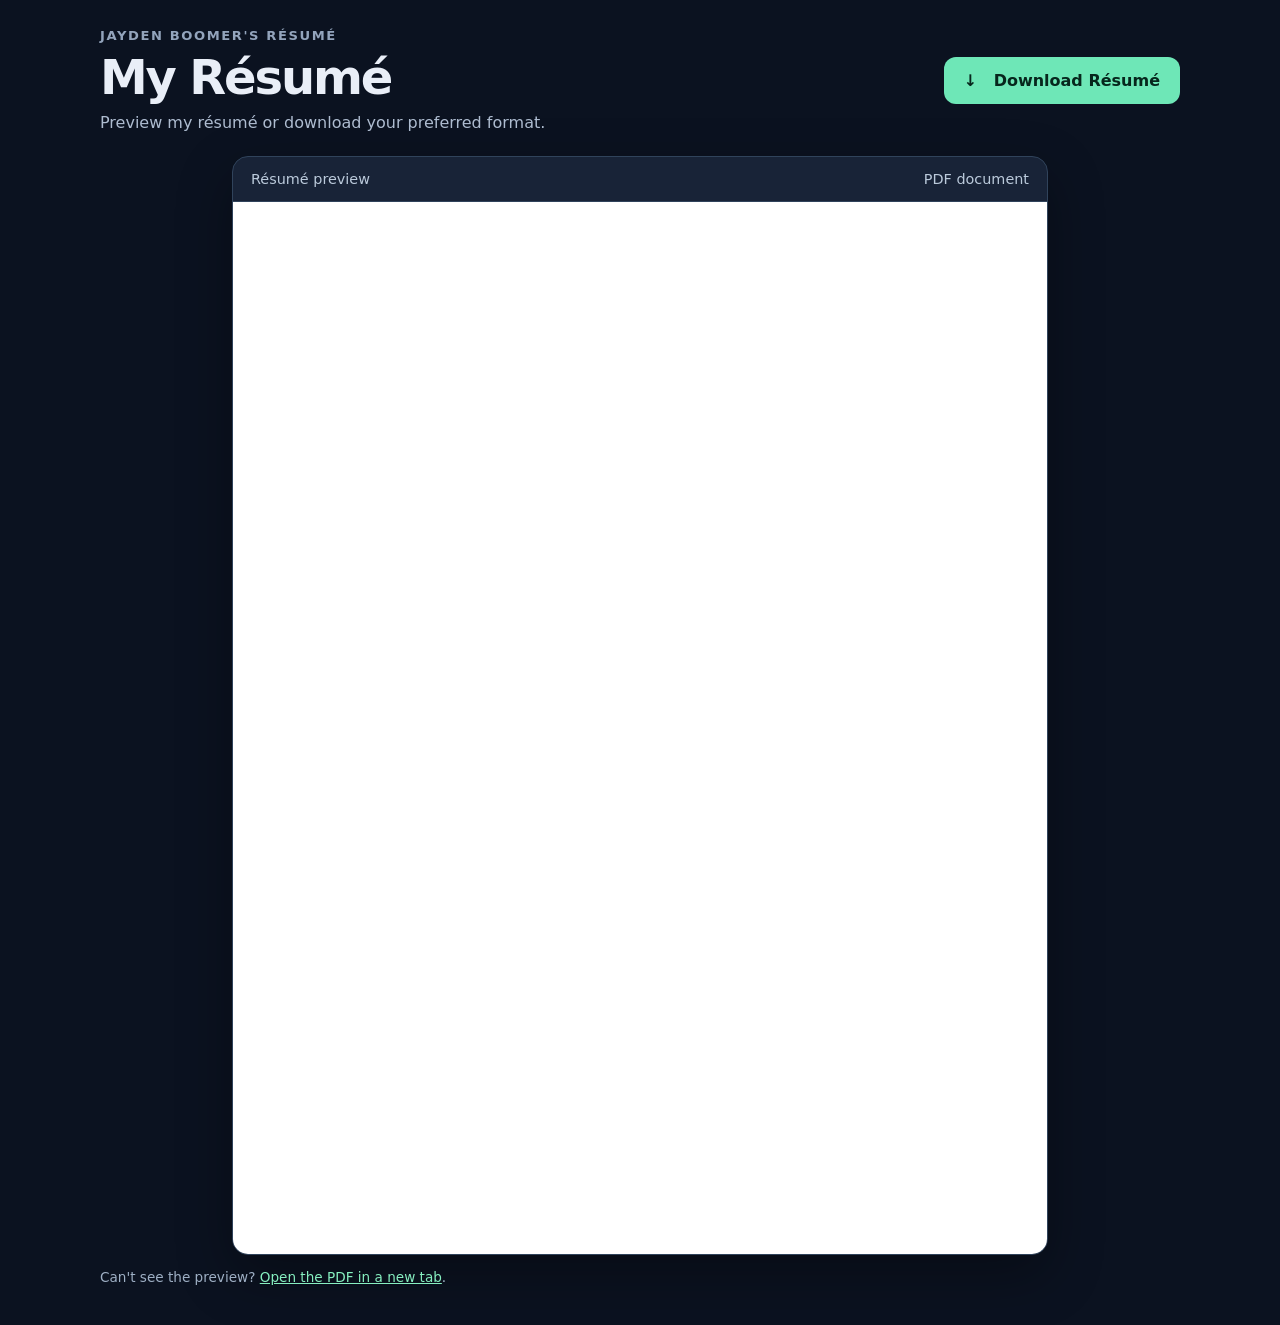
==== index.html @ 5039a3b1 "moved styling to style.css" ====
<!DOCTYPE html>
<html lang="en">

<head>
    <meta charset="UTF-8">
    <meta name="viewport" content="width=device-width, initial-scale=1">
    <meta name="description" content="View and download my résumé in PDF or Word format.">
    <title>Résumé | Jayden Boomer</title>
    <link rel="stylesheet" href="./styles.css">
</head>

<body>
    <main class="page">
        <header class="header">
            <div>
                <div class="eyebrow">Jayden Boomer's Résumé</div>
                <h1>My Résumé</h1>
                <p class="subtitle">Preview my résumé or download your preferred format.</p>
            </div>
            <button class="download" id="openDownload" type="button" aria-haspopup="dialog">↓ &nbsp; Download
                Résumé</button>
        </header>

        <section class="viewer" aria-label="Résumé PDF preview">
            <div class="viewer-top"><span>Résumé preview</span><span>PDF document</span></div>
            <iframe src="./documents/resume.pdf#toolbar=0" title="Résumé PDF preview">
                <p>Your browser doesn't support PDF previews. <a href="./documents/resume.pdf">Open the PDF</a>.</p>
            </iframe>
        </section>
        <p class="fallback">Can't see the preview? <a href="./documents/resume.pdf" target="_blank" rel="noopener">Open
                the PDF in a new tab</a>.</p>
    </main>

    <dialog id="downloadDialog" aria-labelledby="dialogTitle" aria-describedby="dialogDescription">
        <div class="modal-header">
            <h2 id="dialogTitle">Download Résumé</h2>
            <button type="button" class="close" id="closeDownload" aria-label="Close dialog">×</button>
        </div>
        <p class="modal-intro" id="dialogDescription">Choose the file format that works best for you.</p>
        <a class="option" href="./documents/resume.docx" download="resume.docx">
            <span><span class="option-title">Word Document (.docx) <span class="pill">★ ATS-friendly</span></span><span
                    class="option-desc">Recommended for applications that use applicant tracking systems.</span></span>
            <span class="option-arrow" aria-hidden="true">↓</span>
        </a>
        <a class="option" href="./documents/resume.pdf" download="resume.pdf">
            <span><span class="option-title">PDF Document (.pdf)</span><span class="option-desc">Ideal for viewing,
                    sharing, and preserving the original layout.</span></span>
            <span class="option-arrow" aria-hidden="true">↓</span>
        </a>
    </dialog>

    <script>
        const dialog = document.getElementById('downloadDialog');
        const openButton = document.getElementById('openDownload');
        const closeButton = document.getElementById('closeDownload');
        openButton.addEventListener('click', () => dialog.showModal());
        closeButton.addEventListener('click', () => dialog.close());
        dialog.addEventListener('click', (event) => {
            if (event.target === dialog) dialog.close();
        });
        dialog.querySelectorAll('a[download]').forEach(link => {
            link.addEventListener('click', () => dialog.close());
        });
    </script>
</body>

</html>
---- styles.css ----
:root {
    color-scheme: dark;
    font-family: Inter, ui-sans-serif, system-ui, -apple-system, BlinkMacSystemFont, "Segoe UI", sans-serif;
    background: #0b1220;
    color: #e9eef7;
}

* {
    box-sizing: border-box;
}

body {
    margin: 0;
}

.page {
    max-width: 1120px;
    margin: auto;
    padding: 28px 20px 40px;
}

.header {
    display: flex;
    align-items: center;
    justify-content: space-between;
    gap: 18px;
    flex-wrap: wrap;
    margin-bottom: 24px;
}

.eyebrow {
    color: #93a4bc;
    font-size: 0.82rem;
    font-weight: 700;
    letter-spacing: 0.12em;
    text-transform: uppercase;
}

h1 {
    margin: 6px 0 8px;
    font-size: clamp(1.9rem, 4vw, 3rem);
    letter-spacing: -0.045em;
}

.subtitle {
    margin: 0;
    color: #aebcd0;
}

button,
a {
    -webkit-tap-highlight-color: transparent;
}

.download {
    appearance: none;
    background: #6ee7b7;
    color: #07271d;
    border: 0;
    border-radius: 12px;
    padding: 14px 20px;
    font: inherit;
    font-weight: 750;
    cursor: pointer;
    display: inline-flex;
    align-items: center;
    gap: 10px;
}

.download:hover {
    background: #a2f3d5;
}

.download:focus-visible,
.option:focus-visible,
.close:focus-visible {
    outline: 3px solid #93c5fd;
    outline-offset: 3px;
}

.viewer {
    max-width: 816px;
    margin-inline: auto;
    overflow: hidden;
    background: #182337;
    border: 1px solid #30435b;
    border-radius: 16px;
    box-shadow: 0 20px 55px #0005;
}

.viewer-top {
    padding: 14px 18px;
    border-bottom: 1px solid #30435b;
    display: flex;
    justify-content: space-between;
    gap: 12px;
    align-items: center;
    color: #bbcadb;
    font-size: 0.9rem;
}

.viewer iframe {
    display: block;
    width: 100%;
    height: auto;
    aspect-ratio: 612 / 791.04;
    border: 0;
    background: white;
}

.fallback {
    font-size: 0.85rem;
    color: #9eafc4;
    margin: 14px 0 0;
}

.fallback a {
    color: #86efc0;
}

dialog {
    width: min(94vw, 480px);
    max-height: min(90vh, 700px);
    overflow: auto;
    padding: 26px;
    border: 1px solid #3c4f67;
    border-radius: 20px;
    background: #142035;
    color: #eef5ff;
    box-shadow: 0 25px 100px #000a;
}

dialog::backdrop {
    background: #030812bc;
    backdrop-filter: blur(5px);
}

.modal-header {
    display: flex;
    align-items: start;
    justify-content: space-between;
    gap: 12px;
}

h2 {
    margin: 0 0 8px;
    font-size: 1.5rem;
}

.modal-intro {
    margin: 0 0 21px;
    color: #adbed2;
    font-size: 0.94rem;
    line-height: 1.5;
}

.close {
    border: 0;
    border-radius: 8px;
    background: #26374e;
    color: #d6e4f5;
    cursor: pointer;
    font-size: 1.3rem;
    line-height: 1;
    padding: 7px 11px;
}

.option {
    display: flex;
    align-items: center;
    justify-content: space-between;
    gap: 14px;
    text-decoration: none;
    color: inherit;
    background: #1c2b42;
    border: 1px solid #3a506b;
    border-radius: 12px;
    padding: 17px;
    margin-top: 12px;
}

.option:hover {
    background: #263b55;
    border-color: #70dbb5;
}

.option-title {
    font-weight: 750;
    display: block;
    margin-bottom: 5px;
}

.option-desc {
    color: #b0bfd1;
    font-size: 0.85rem;
    line-height: 1.4;
    display: block;
}

.pill {
    display: inline-block;
    margin-left: 5px;
    color: #8bf0c5;
    font-size: 0.72rem;
    white-space: nowrap;
}

.option-arrow {
    color: #8bf0c5;
    font-size: 1.2rem;
}

@media (max-width: 600px) {
    .page {
        padding: 22px 12px;
    }

    .header {
        align-items: stretch;
    }

    .download {
        justify-content: center;
        width: 100%;
    }

    dialog {
        padding: 20px;
    }
}
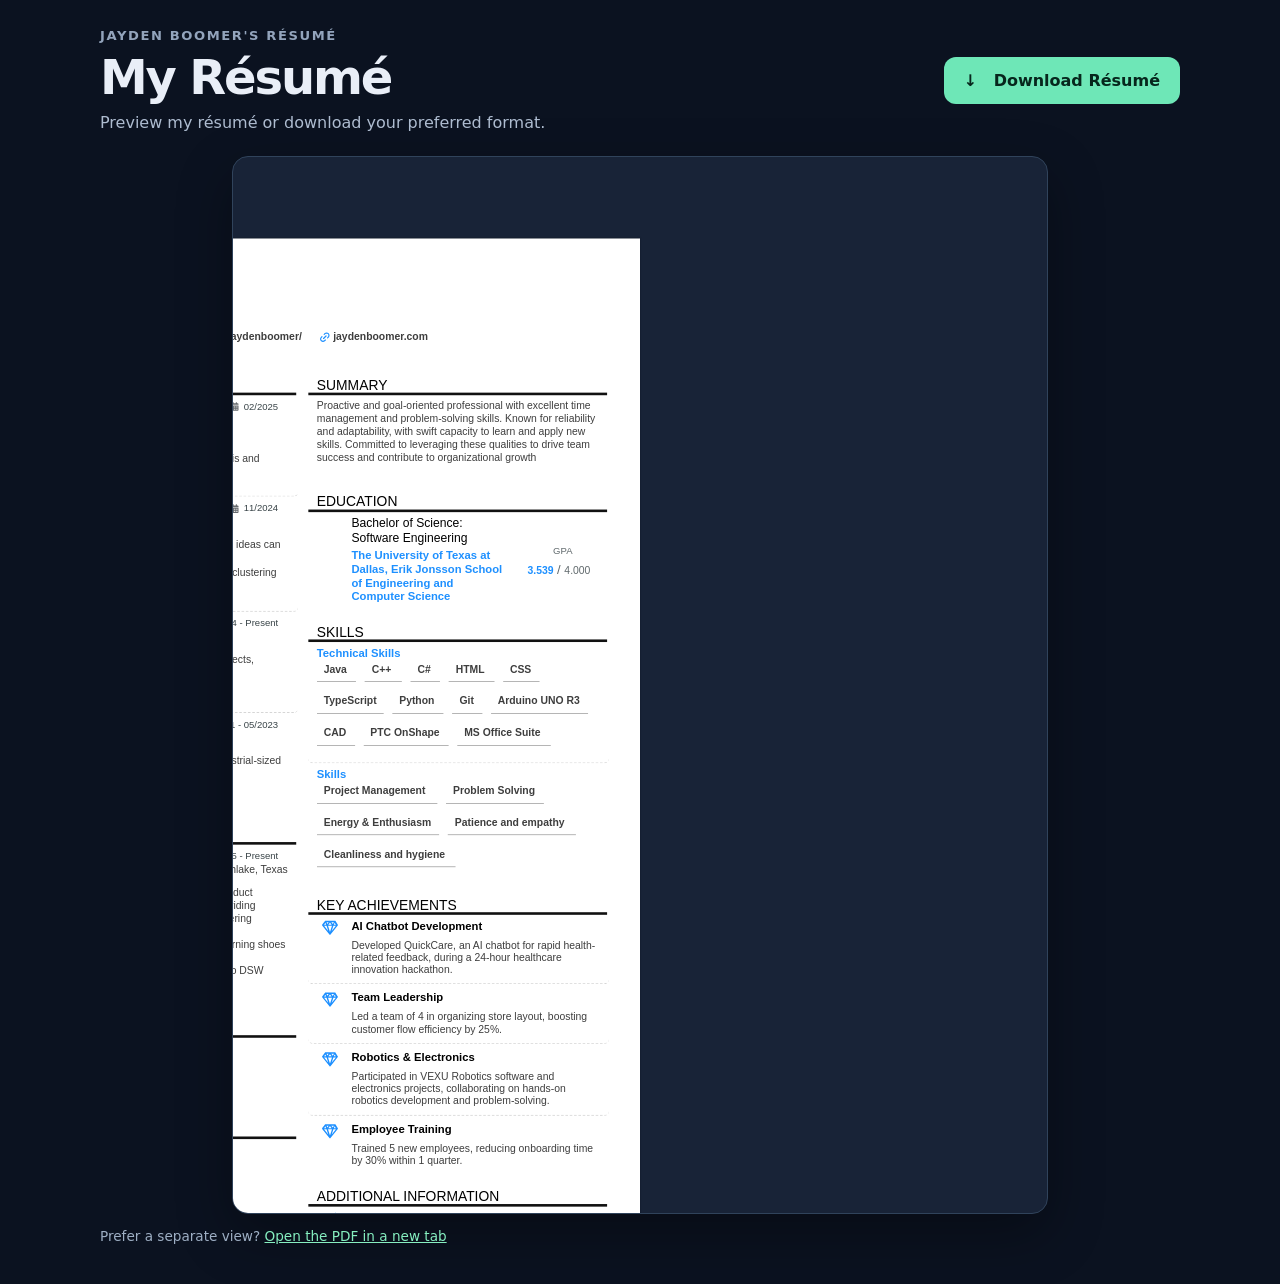
==== commit c8347e05: "updated index.html to just have the html version of my resume instead of embed" ====
--- a/index.html
+++ b/index.html
@@ -1,4 +1,5 @@
 <!DOCTYPE html>
+
 <html lang="en">
 
 <head>
@@ -17,38 +18,10715 @@
                 <h1>My Résumé</h1>
                 <p class="subtitle">Preview my résumé or download your preferred format.</p>
             </div>
-            <button class="download" id="openDownload" type="button" aria-haspopup="dialog">↓ &nbsp; Download
+            <button aria-haspopup="dialog" class="download" id="openDownload" type="button">↓   Download
                 Résumé</button>
         </header>
-
-        <section class="viewer" aria-label="Résumé PDF preview">
-            <div class="viewer-top"><span>Résumé preview</span><span>PDF document</span></div>
-            <iframe src="./documents/resume.pdf#toolbar=0" title="Résumé PDF preview">
-                <p>Your browser doesn't support PDF previews. <a href="./documents/resume.pdf">Open the PDF</a>.</p>
-            </iframe>
+        <section aria-label="Résumé" class="viewer">
+            <div class="resume-preview-shell" id="resumeShell">
+                <div id="resumeMount"><template id="resumeTemplate">
+                        <style>
+                            @font-face {
+                                font-family: icons-ui;
+                                src: url("https://app.enhancv.com/images/icons-ui-9bee0f6cd22e53f53a0d.woff2") format("woff2");
+                            }
+                        </style>
+                        <style>
+                            /* Keep the GPA numerator, slash, and denominator together. */
+                            .EducationItemDefault-module_educationItemGpaContainer__FgT8S,
+                            .EducationItemDefault-module_educationItemGpa__sFUXd,
+                            .EducationItemDefault-module_educationItemGpa__sFUXd .m-bottom-4 {
+                                min-width: max-content !important;
+                                white-space: nowrap !important;
+                            }
+
+                            .EducationItemDefault-module_educationItemGpa__sFUXd .editable-field-wrapper,
+                            .EducationItemDefault-module_educationItemGpa__sFUXd .EducationItemDefault-module_gpaValue__v02qQ {
+                                width: max-content !important;
+                                min-width: max-content !important;
+                                flex-shrink: 0 !important;
+                                white-space: nowrap !important;
+                                overflow-wrap: normal !important;
+                                word-break: normal !important;
+                            }
+                        </style>
+                        <style>
+                            /* Prevent the captured fixed-width skill tag from splitting TypeScript. */
+                            .TechnologyItemDefault-module_tagsContainer__TywFh>.Tag-module_tag__ml7GU:has(.tag-5),
+                            .TechnologyItemDefault-module_tagsContainer__TywFh .Tag-module_tag__ml7GU:has(.tag-5)>.editable-field-wrapper,
+                            .TechnologyItemDefault-module_tagsContainer__TywFh .tag-5 {
+                                width: max-content !important;
+                                min-width: max-content !important;
+                                flex-shrink: 0 !important;
+                            }
+
+                            .TechnologyItemDefault-module_tagsContainer__TywFh .tag-5 {
+                                white-space: nowrap !important;
+                                overflow-wrap: normal !important;
+                                word-break: normal !important;
+                            }
+                        </style>
+                        <style>
+                            /* Put the workplace/project title, dates and location on a single line. */
+                            .resume-title-meta-row {
+                                display: flex !important;
+                                flex-direction: row !important;
+                                flex-wrap: nowrap !important;
+                                align-items: baseline !important;
+                                justify-content: space-between !important;
+                                column-gap: 14px !important;
+                                width: 100% !important;
+                                min-width: 0 !important;
+                                margin-top: 2px !important;
+                            }
+
+                            .resume-title-meta-row>.resume-title-cell {
+                                min-width: 0 !important;
+                                width: auto !important;
+                                flex: 1 1 auto !important;
+                                margin: 0 !important;
+                            }
+
+                            .resume-title-meta-row>.resume-meta-cell {
+                                min-width: max-content !important;
+                                width: auto !important;
+                                flex: 0 0 auto !important;
+                                display: flex !important;
+                                flex-wrap: nowrap !important;
+                                align-items: center !important;
+                                justify-content: flex-end !important;
+                                gap: 10px !important;
+                                margin: 0 !important;
+                                white-space: nowrap !important;
+                            }
+
+                            .resume-title-meta-row>.resume-meta-cell>* {
+                                flex-shrink: 0 !important;
+                                white-space: nowrap !important;
+                            }
+
+                            /* Keep smaller project metadata unobtrusive beside the heading. */
+                            .resume-title-meta-row .resume-meta-cell,
+                            .resume-title-meta-row .resume-meta-cell span,
+                            .resume-title-meta-row .resume-meta-cell div {
+                                font-size: 12px !important;
+                            }
+                        </style>
+                        <style>
+                            /* Work experience: job position and date on first row, employer and location on second. */
+                            .resume-job-title-row {
+                                display: flex !important;
+                                align-items: center !important;
+                                justify-content: space-between !important;
+                                gap: 16px !important;
+                                width: 100% !important;
+                                min-width: 0 !important;
+                            }
+
+                            .resume-job-title-row>.work-container {
+                                flex: 1 1 auto !important;
+                                min-width: 0 !important;
+                                width: auto !important;
+                                margin: 0 !important;
+                            }
+
+                            .resume-job-title-row>.with-icon {
+                                flex: 0 0 auto !important;
+                                min-width: max-content !important;
+                                width: auto !important;
+                                margin: 0 !important;
+                            }
+
+                            /* Restore intrinsic size of the previously captured date/location elements.
+   Their saved pixel widths were causing breaks despite the flex row. */
+                            .resume-title-meta-row {
+                                align-items: center !important;
+                                margin-bottom: 5px !important;
+                            }
+
+                            .resume-title-meta-row>.resume-meta-cell {
+                                min-width: max-content !important;
+                                align-items: center !important;
+                            }
+
+                            .resume-title-meta-row>.resume-meta-cell>.with-icon,
+                            .resume-job-title-row>.with-icon {
+                                display: inline-flex !important;
+                                align-items: center !important;
+                                flex-wrap: nowrap !important;
+                                white-space: nowrap !important;
+                                height: auto !important;
+                                width: auto !important;
+                                min-width: max-content !important;
+                                overflow-wrap: normal !important;
+                                word-break: normal !important;
+                                line-height: 1.3 !important;
+                            }
+
+                            .resume-title-meta-row>.resume-meta-cell .with-icon span,
+                            .resume-title-meta-row>.resume-meta-cell .with-icon div,
+                            .resume-job-title-row>.with-icon span,
+                            .resume-job-title-row>.with-icon div {
+                                width: auto !important;
+                                max-width: none !important;
+                                min-width: max-content !important;
+                                white-space: nowrap !important;
+                                overflow-wrap: normal !important;
+                                word-break: normal !important;
+                                flex-shrink: 0 !important;
+                                height: auto !important;
+                            }
+                        </style>
+                        <style>
+                            /* Role on left, date on right; organization on a separate, tight second row. */
+                            .resume-project-role-row {
+                                display: flex !important;
+                                align-items: center !important;
+                                justify-content: space-between !important;
+                                gap: 12px !important;
+                                width: 100% !important;
+                                margin: 0 !important;
+                            }
+
+                            .resume-project-role-row>.resume-meta-cell {
+                                display: flex !important;
+                                flex: 0 0 auto !important;
+                                align-items: center !important;
+                                justify-content: flex-end !important;
+                                min-width: max-content !important;
+                                width: auto !important;
+                                margin: 0 !important;
+                                white-space: nowrap !important;
+                            }
+
+                            .resume-project-role-row .with-icon,
+                            .resume-project-role-row .with-icon * {
+                                white-space: nowrap !important;
+                                overflow-wrap: normal !important;
+                                word-break: normal !important;
+                                width: auto !important;
+                                max-width: none !important;
+                                height: auto !important;
+                            }
+
+                            .resume-project-role-row+.resume-title-meta-row,
+                            .resume-job-title-row+.resume-title-meta-row {
+                                margin-top: 0 !important;
+                                margin-bottom: 0 !important;
+                            }
+
+                            /* Clear separation between employer/activity and details. */
+                            .resume-title-meta-row+.m-top-4 {
+                                margin-top: 10px !important;
+                            }
+
+                            .resume-title-meta-row+ul {
+                                margin-top: 10px !important;
+                            }
+
+                            .resume-title-meta-row+div:has(> ul) {
+                                margin-top: 10px !important;
+                            }
+
+                            /* Avoid extra space between role and employer while preserving readable line boxes. */
+                            .resume-project-role-row>.work-container,
+                            .resume-job-title-row>.work-container {
+                                margin-bottom: 0 !important;
+                            }
+                        </style>
+                        <style>
+                            /* Allow achievement cards to grow with wrapped content instead of using
+   fixed dimensions preserved from the original resume capture. */
+                            .AchievementSection,
+                            .AchievementSection .resume-items-container,
+                            .AchievementSection .resume-item-holder,
+                            .AchievementSection .resume-item-holder>div:first-child,
+                            .AchievementSection .item-object,
+                            .AchievementSection .item-object .inner,
+                            .AchievementSection .item-object .p-left-40,
+                            .AchievementSection .item-object .p-left-40 .editable-field-wrapper,
+                            .AchievementSection .item-object .p-left-40 .editable-field {
+                                height: auto !important;
+                                min-height: 0 !important;
+                                max-height: none !important;
+                            }
+
+                            .AchievementSection .resume-items-container {
+                                grid-template-rows: repeat(4, auto) !important;
+                                row-gap: 0 !important;
+                            }
+
+                            .AchievementSection .resume-item-holder {
+                                padding-bottom: 2px !important;
+                                margin-bottom: 2px !important;
+                                box-sizing: border-box !important;
+                            }
+
+                            .AchievementSection .item-object .p-left-40 {
+                                padding-top: 2px !important;
+                            }
+
+                            .AchievementSection .item-object .p-left-40 .editable-field {
+                                white-space: normal !important;
+                                overflow-wrap: break-word !important;
+                                line-height: 1.2 !important;
+                            }
+
+                            /* Let the containing column expand if achievements require additional lines. */
+                            .ResumePage-module_columnContainer__Hvesk,
+                            .ResumePage-module_column__lCanX {
+                                min-height: 0 !important;
+                                height: auto !important;
+                            }
+                        </style>
+                        <style>
+                            /* Consolidated static resume styles. Shared classes replace repeated inline computed CSS. */
+                            .r-t000 {
+                                -webkit-text-fill-color: rgb(62, 62, 62);
+                                color: rgb(62, 62, 62);
+                                font: 400 14px Inter, Helvetica, Arial, sans-serif;
+                                text-decoration: rgb(62, 62, 62)
+                            }
+
+                            .r-p001 {
+                                background: none 0% 0% / auto repeat scroll padding-box border-box rgb(255, 255, 255);
+                                border: 0px rgb(62, 62, 62);
+                                box-shadow: color(srgb 0 0 0 / 0.3) 0px 0px 2px 0px
+                            }
+
+                            .r-v002 {
+                                fill: rgb(0, 0, 0);
+                                stroke-dasharray: none;
+                                stroke-dashoffset: 0px;
+                                stroke-linecap: butt;
+                                stroke-linejoin: miter;
+                                transform-origin: 470px 608px
+                            }
+
+                            .r-l003 {
+                                box-sizing: border-box;
+                                break-after: page;
+                                display: block;
+                                flex: 0 1 auto;
+                                height: auto;
+                                inset: auto;
+                                margin: 0px auto 24px;
+                                min-height: 1216px;
+                                padding: 36px 36px 0px;
+                                position: relative;
+                                width: 940px
+                            }
+
+                            .r-t004 {
+                                -webkit-text-fill-color: rgb(62, 62, 62);
+                                color: rgb(62, 62, 62);
+                                font-family: Inter, Helvetica, Arial, Sans-Serif;
+                                font-size: 14px;
+                                font-variant: normal;
+                                line-height: normal
+                            }
+
+                            .r-p005 {
+                                background-clip: border-box;
+                                background-origin: padding-box;
+                                border-bottom-left-radius: 0px;
+                                border-bottom-right-radius: 0px;
+                                border-top-left-radius: 0px;
+                                border-top-right-radius: 0px
+                            }
+
+                            .r-v006 {
+                                fill: rgb(0, 0, 0);
+                                stroke-dasharray: none;
+                                stroke-dashoffset: 0px;
+                                stroke-linecap: butt;
+                                stroke-linejoin: miter;
+                                transform-origin: 434px 0px
+                            }
+
+                            .r-l007 {
+                                bottom: auto;
+                                box-sizing: border-box;
+                                display: block;
+                                grid-template-columns: none;
+                                grid-template-rows: none;
+                                height: 0px;
+                                left: auto;
+                                margin-bottom: 0px;
+                                margin-left: 0px;
+                                margin-right: 0px;
+                                margin-top: 0px;
+                                padding-bottom: 0px;
+                                padding-left: 0px;
+                                padding-right: 0px;
+                                padding-top: 0px;
+                                right: auto;
+                                top: auto;
+                                width: 868px
+                            }
+
+                            .r-v008 {
+                                fill: rgb(0, 0, 0);
+                                stroke-dasharray: none;
+                                stroke-dashoffset: 0px;
+                                stroke-linecap: butt;
+                                stroke-linejoin: miter;
+                                transform-origin: 434px 538.3px
+                            }
+
+                            .r-l009 {
+                                bottom: 0px;
+                                box-sizing: border-box;
+                                display: block;
+                                grid-template-columns: none;
+                                grid-template-rows: none;
+                                height: 1076.6px;
+                                left: 0px;
+                                margin-bottom: 0px;
+                                margin-left: 0px;
+                                margin-right: 0px;
+                                margin-top: 0px;
+                                padding-bottom: 0px;
+                                padding-left: 0px;
+                                padding-right: 0px;
+                                padding-top: 0px;
+                                position: relative;
+                                right: 0px;
+                                top: 0px;
+                                width: 868px
+                            }
+
+                            .r-v00a {
+                                fill: rgb(0, 0, 0);
+                                stroke-dasharray: none;
+                                stroke-dashoffset: 0px;
+                                stroke-linecap: butt;
+                                stroke-linejoin: miter;
+                                transform-origin: 434px 59.8px
+                            }
+
+                            .r-l00b {
+                                bottom: auto;
+                                box-sizing: border-box;
+                                display: block;
+                                grid-template-columns: none;
+                                grid-template-rows: none;
+                                height: 119.6px;
+                                left: auto;
+                                margin-bottom: 0px;
+                                margin-left: 0px;
+                                margin-right: 0px;
+                                margin-top: 0px;
+                                padding-bottom: 0px;
+                                padding-left: 0px;
+                                padding-right: 0px;
+                                padding-top: 0px;
+                                right: auto;
+                                top: auto;
+                                width: 868px
+                            }
+
+                            .r-p00c {
+                                background-clip: border-box;
+                                background-origin: padding-box;
+                                border-bottom-left-radius: 5px;
+                                border-bottom-right-radius: 5px;
+                                border-top-left-radius: 5px;
+                                border-top-right-radius: 5px
+                            }
+
+                            .r-l00d {
+                                bottom: auto;
+                                box-sizing: border-box;
+                                display: flex;
+                                grid-template-columns: none;
+                                grid-template-rows: none;
+                                height: 119.6px;
+                                justify-content: space-between;
+                                left: auto;
+                                margin-bottom: 4px;
+                                margin-left: 0px;
+                                margin-right: 0px;
+                                margin-top: 0px;
+                                padding-bottom: 4px;
+                                padding-left: 10px;
+                                padding-right: 10px;
+                                padding-top: 4px;
+                                right: auto;
+                                top: auto;
+                                width: 868px
+                            }
+
+                            .r-v00e {
+                                fill: rgb(0, 0, 0);
+                                stroke-dasharray: none;
+                                stroke-dashoffset: 0px;
+                                stroke-linecap: butt;
+                                stroke-linejoin: miter;
+                                transform-origin: 368.2px 55px
+                            }
+
+                            .r-l00f {
+                                bottom: auto;
+                                box-sizing: border-box;
+                                display: block;
+                                grid-template-columns: none;
+                                grid-template-rows: none;
+                                height: 110px;
+                                left: auto;
+                                margin-bottom: 0px;
+                                margin-left: 0px;
+                                margin-right: 0px;
+                                margin-top: 0px;
+                                padding-bottom: 0px;
+                                padding-left: 0px;
+                                padding-right: 12px;
+                                padding-top: 0px;
+                                right: auto;
+                                top: auto;
+                                width: 736.4px
+                            }
+
+                            .r-v010 {
+                                fill: rgb(0, 0, 0);
+                                stroke-dasharray: none;
+                                stroke-dashoffset: 0px;
+                                stroke-linecap: butt;
+                                stroke-linejoin: miter;
+                                transform-origin: 362.2px 19px
+                            }
+
+                            .r-l011 {
+                                bottom: 0px;
+                                box-sizing: border-box;
+                                clear: both;
+                                display: block;
+                                flex-grow: 1;
+                                grid-template-columns: none;
+                                grid-template-rows: none;
+                                height: 38px;
+                                left: 0px;
+                                margin-bottom: 0px;
+                                margin-left: 0px;
+                                margin-right: 0px;
+                                margin-top: 0px;
+                                padding-bottom: 0px;
+                                padding-left: 0px;
+                                padding-right: 0px;
+                                padding-top: 0px;
+                                position: relative;
+                                right: 0px;
+                                top: 0px;
+                                width: 724.4px
+                            }
+
+                            .r-t012 {
+                                -webkit-text-fill-color: rgb(0, 0, 0);
+                                color: rgb(0, 0, 0);
+                                font-family: Rubik, Arial, Helvetica, "Noto Sans Devanagari", "Noto Sans CJK SC Thin", "Noto Sans SC", "Noto Sans Hebrew", "Noto Sans Bengali", sans-serif;
+                                font-size: 30px;
+                                font-variant: no-common-ligatures;
+                                font-weight: 500;
+                                line-height: 36px;
+                                overflow-wrap: break-word;
+                                text-transform: uppercase;
+                                word-break: break-word
+                            }
+
+                            .r-l013 {
+                                bottom: 0px;
+                                box-sizing: border-box;
+                                display: block;
+                                grid-template-columns: none;
+                                grid-template-rows: none;
+                                height: 38px;
+                                left: 0px;
+                                margin-bottom: 0px;
+                                margin-left: 0px;
+                                margin-right: 0px;
+                                margin-top: 0px;
+                                min-height: 10px;
+                                padding-bottom: 2px;
+                                padding-left: 0px;
+                                padding-right: 0px;
+                                padding-top: 0px;
+                                position: relative;
+                                right: 0px;
+                                top: 0px;
+                                width: 724.4px;
+                                z-index: 1
+                            }
+
+                            .r-v014 {
+                                fill: rgb(0, 0, 0);
+                                stroke-dasharray: none;
+                                stroke-dashoffset: 0px;
+                                stroke-linecap: butt;
+                                stroke-linejoin: miter;
+                                transform-origin: 362.2px 10px
+                            }
+
+                            .r-l015 {
+                                bottom: auto;
+                                box-sizing: border-box;
+                                display: block;
+                                grid-template-columns: none;
+                                grid-template-rows: none;
+                                height: 20px;
+                                left: auto;
+                                margin-bottom: 0px;
+                                margin-left: 0px;
+                                margin-right: 0px;
+                                margin-top: 0px;
+                                padding-bottom: 0px;
+                                padding-left: 0px;
+                                padding-right: 0px;
+                                padding-top: 0px;
+                                right: auto;
+                                top: auto;
+                                width: 724.4px
+                            }
+
+                            .r-l016 {
+                                bottom: 0px;
+                                box-sizing: border-box;
+                                clear: both;
+                                display: block;
+                                flex-grow: 1;
+                                grid-template-columns: none;
+                                grid-template-rows: none;
+                                height: 20px;
+                                left: 0px;
+                                margin-bottom: 0px;
+                                margin-left: 0px;
+                                margin-right: 0px;
+                                margin-top: 0px;
+                                padding-bottom: 0px;
+                                padding-left: 0px;
+                                padding-right: 0px;
+                                padding-top: 0px;
+                                position: relative;
+                                right: 0px;
+                                top: 0px;
+                                width: 724.4px
+                            }
+
+                            .r-t017 {
+                                -webkit-text-fill-color: rgb(30, 144, 255);
+                                color: rgb(30, 144, 255);
+                                font-family: Rubik, Arial, Helvetica, "Noto Sans Devanagari", "Noto Sans CJK SC Thin", "Noto Sans SC", "Noto Sans Hebrew", "Noto Sans Bengali", sans-serif;
+                                font-size: 15px;
+                                font-variant: no-common-ligatures;
+                                font-weight: 500;
+                                line-height: 18px;
+                                overflow-wrap: break-word;
+                                word-break: break-word
+                            }
+
+                            .r-l018 {
+                                bottom: 0px;
+                                box-sizing: border-box;
+                                display: block;
+                                grid-template-columns: none;
+                                grid-template-rows: none;
+                                height: 20px;
+                                left: 0px;
+                                margin-bottom: 0px;
+                                margin-left: 0px;
+                                margin-right: 0px;
+                                margin-top: 0px;
+                                min-height: 10px;
+                                padding-bottom: 2px;
+                                padding-left: 0px;
+                                padding-right: 0px;
+                                padding-top: 0px;
+                                position: relative;
+                                right: 0px;
+                                top: 0px;
+                                width: 724.4px;
+                                z-index: 1
+                            }
+
+                            .r-v019 {
+                                fill: rgb(0, 0, 0);
+                                stroke-dasharray: none;
+                                stroke-dashoffset: 0px;
+                                stroke-linecap: butt;
+                                stroke-linejoin: miter;
+                                transform-origin: 362.2px 17px
+                            }
+
+                            .r-l01a {
+                                bottom: auto;
+                                box-sizing: border-box;
+                                display: flex;
+                                flex-wrap: wrap;
+                                grid-template-columns: none;
+                                grid-template-rows: none;
+                                height: 34px;
+                                left: auto;
+                                margin-bottom: 0px;
+                                margin-left: 0px;
+                                margin-right: 0px;
+                                margin-top: 8px;
+                                padding-bottom: 0px;
+                                padding-left: 0px;
+                                padding-right: 0px;
+                                padding-top: 0px;
+                                right: auto;
+                                top: auto;
+                                width: 724.4px
+                            }
+
+                            .r-v01b {
+                                fill: rgb(0, 0, 0);
+                                stroke-dasharray: none;
+                                stroke-dashoffset: 0px;
+                                stroke-linecap: butt;
+                                stroke-linejoin: miter;
+                                transform-origin: 69.3625px 8.5px
+                            }
+
+                            .r-l01c {
+                                align-items: center;
+                                bottom: auto;
+                                box-sizing: border-box;
+                                display: flex;
+                                grid-template-columns: none;
+                                grid-template-rows: none;
+                                height: 17px;
+                                left: auto;
+                                margin-bottom: 0px;
+                                margin-left: 0px;
+                                margin-right: 0px;
+                                margin-top: 0px;
+                                padding-bottom: 2px;
+                                padding-left: 0px;
+                                padding-right: 0px;
+                                padding-top: 0px;
+                                right: auto;
+                                top: auto;
+                                width: 138.725px
+                            }
+
+                            .r-t01d {
+                                -webkit-text-fill-color: rgb(30, 144, 255);
+                                color: rgb(30, 144, 255);
+                                font-family: Inter, Helvetica, Arial, Sans-Serif;
+                                font-size: 12px;
+                                font-variant: normal;
+                                line-height: normal
+                            }
+
+                            .r-v01e {
+                                fill: rgb(30, 144, 255);
+                                stroke-dasharray: none;
+                                stroke-dashoffset: 0px;
+                                stroke-linecap: butt;
+                                stroke-linejoin: miter;
+                                transform-origin: 6px 6px
+                            }
+
+                            .r-l01f {
+                                bottom: auto;
+                                box-sizing: border-box;
+                                display: block;
+                                flex-shrink: 0;
+                                grid-template-columns: none;
+                                grid-template-rows: none;
+                                height: 12px;
+                                left: auto;
+                                margin-bottom: 0px;
+                                margin-left: 0px;
+                                margin-right: 4px;
+                                margin-top: 0px;
+                                overflow-x: hidden;
+                                overflow-y: hidden;
+                                padding-bottom: 0px;
+                                padding-left: 0px;
+                                padding-right: 0px;
+                                padding-top: 0px;
+                                right: auto;
+                                top: auto;
+                                width: 12px
+                            }
+
+                            .r-v020 {
+                                fill: rgb(30, 144, 255);
+                                stroke-dasharray: none;
+                                stroke-dashoffset: 0px;
+                                stroke-linecap: butt;
+                                stroke-linejoin: miter;
+                                transform-origin: 0px 0px
+                            }
+
+                            .r-l021 {
+                                bottom: auto;
+                                box-sizing: border-box;
+                                grid-template-columns: none;
+                                grid-template-rows: none;
+                                height: auto;
+                                left: auto;
+                                margin-bottom: 0px;
+                                margin-left: 0px;
+                                margin-right: 0px;
+                                margin-top: 0px;
+                                padding-bottom: 0px;
+                                padding-left: 0px;
+                                padding-right: 0px;
+                                padding-top: 0px;
+                                right: auto;
+                                top: auto;
+                                width: auto
+                            }
+
+                            .r-v022 {
+                                fill: rgb(0, 0, 0);
+                                stroke-dasharray: none;
+                                stroke-dashoffset: 0px;
+                                stroke-linecap: butt;
+                                stroke-linejoin: miter;
+                                transform-origin: 61.3625px 7.5px
+                            }
+
+                            .r-l023 {
+                                bottom: 0px;
+                                box-sizing: border-box;
+                                clear: both;
+                                display: flex;
+                                flex-grow: 1;
+                                grid-template-columns: none;
+                                grid-template-rows: none;
+                                height: 15px;
+                                left: 0px;
+                                margin-bottom: 0px;
+                                margin-left: 0px;
+                                margin-right: 0px;
+                                margin-top: 0px;
+                                padding-bottom: 0px;
+                                padding-left: 0px;
+                                padding-right: 0px;
+                                padding-top: 0px;
+                                position: relative;
+                                right: 0px;
+                                top: 0px;
+                                width: 122.725px
+                            }
+
+                            .r-t024 {
+                                -webkit-text-fill-color: rgb(62, 62, 62);
+                                color: rgb(62, 62, 62);
+                                font-family: Inter, Arial, Helvetica, "Noto Sans Devanagari", "Noto Sans CJK SC Thin", "Noto Sans SC", "Noto Sans Hebrew", "Noto Sans Bengali", sans-serif;
+                                font-size: 12px;
+                                font-variant: no-common-ligatures;
+                                font-weight: 700;
+                                line-height: 15px;
+                                overflow-wrap: break-word;
+                                word-break: break-word
+                            }
+
+                            .r-l025 {
+                                bottom: 0px;
+                                box-sizing: border-box;
+                                display: flex;
+                                grid-template-columns: none;
+                                grid-template-rows: none;
+                                height: 15px;
+                                left: 0px;
+                                margin-bottom: 0px;
+                                margin-left: 0px;
+                                margin-right: 0px;
+                                margin-top: 0px;
+                                min-height: 10px;
+                                padding-bottom: 0px;
+                                padding-left: 0px;
+                                padding-right: 12px;
+                                padding-top: 0px;
+                                position: relative;
+                                right: 0px;
+                                top: 0px;
+                                width: 122.725px;
+                                z-index: 1
+                            }
+
+                            .r-v026 {
+                                fill: rgb(0, 0, 0);
+                                stroke-dasharray: none;
+                                stroke-dashoffset: 0px;
+                                stroke-linecap: butt;
+                                stroke-linejoin: miter;
+                                transform-origin: 86.3625px 8.5px
+                            }
+
+                            .r-l027 {
+                                align-items: center;
+                                bottom: auto;
+                                box-sizing: border-box;
+                                display: flex;
+                                grid-template-columns: none;
+                                grid-template-rows: none;
+                                height: 17px;
+                                left: auto;
+                                margin-bottom: 0px;
+                                margin-left: 0px;
+                                margin-right: 0px;
+                                margin-top: 0px;
+                                padding-bottom: 2px;
+                                padding-left: 0px;
+                                padding-right: 0px;
+                                padding-top: 0px;
+                                right: auto;
+                                top: auto;
+                                width: 172.725px
+                            }
+
+                            .r-v028 {
+                                fill: rgb(0, 0, 0);
+                                stroke-dasharray: none;
+                                stroke-dashoffset: 0px;
+                                stroke-linecap: butt;
+                                stroke-linejoin: miter;
+                                transform-origin: 78.3625px 7.5px
+                            }
+
+                            .r-l029 {
+                                bottom: 0px;
+                                box-sizing: border-box;
+                                clear: both;
+                                display: flex;
+                                flex-grow: 1;
+                                grid-template-columns: none;
+                                grid-template-rows: none;
+                                height: 15px;
+                                left: 0px;
+                                margin-bottom: 0px;
+                                margin-left: 0px;
+                                margin-right: 0px;
+                                margin-top: 0px;
+                                padding-bottom: 0px;
+                                padding-left: 0px;
+                                padding-right: 0px;
+                                padding-top: 0px;
+                                position: relative;
+                                right: 0px;
+                                top: 0px;
+                                width: 156.725px
+                            }
+
+                            .r-l02a {
+                                bottom: 0px;
+                                box-sizing: border-box;
+                                display: flex;
+                                grid-template-columns: none;
+                                grid-template-rows: none;
+                                height: 15px;
+                                left: 0px;
+                                margin-bottom: 0px;
+                                margin-left: 0px;
+                                margin-right: 0px;
+                                margin-top: 0px;
+                                min-height: 10px;
+                                padding-bottom: 0px;
+                                padding-left: 0px;
+                                padding-right: 12px;
+                                padding-top: 0px;
+                                position: relative;
+                                right: 0px;
+                                top: 0px;
+                                width: 156.725px;
+                                z-index: 1
+                            }
+
+                            .r-v02b {
+                                fill: rgb(0, 0, 0);
+                                stroke-dasharray: none;
+                                stroke-dashoffset: 0px;
+                                stroke-linecap: butt;
+                                stroke-linejoin: miter;
+                                transform-origin: 106.144px 8.5px
+                            }
+
+                            .r-l02c {
+                                align-items: center;
+                                bottom: auto;
+                                box-sizing: border-box;
+                                display: flex;
+                                grid-template-columns: none;
+                                grid-template-rows: none;
+                                height: 17px;
+                                left: auto;
+                                margin-bottom: 0px;
+                                margin-left: 0px;
+                                margin-right: 0px;
+                                margin-top: 0px;
+                                padding-bottom: 2px;
+                                padding-left: 0px;
+                                padding-right: 0px;
+                                padding-top: 0px;
+                                right: auto;
+                                top: auto;
+                                width: 212.288px
+                            }
+
+                            .r-v02d {
+                                fill: rgb(0, 0, 0);
+                                stroke-dasharray: none;
+                                stroke-dashoffset: 0px;
+                                stroke-linecap: butt;
+                                stroke-linejoin: miter;
+                                transform-origin: 98.1438px 7.5px
+                            }
+
+                            .r-l02e {
+                                bottom: 0px;
+                                box-sizing: border-box;
+                                clear: both;
+                                display: block;
+                                flex-grow: 1;
+                                grid-template-columns: none;
+                                grid-template-rows: none;
+                                height: 15px;
+                                left: 0px;
+                                margin-bottom: 0px;
+                                margin-left: 0px;
+                                margin-right: 0px;
+                                margin-top: 0px;
+                                padding-bottom: 0px;
+                                padding-left: 0px;
+                                padding-right: 0px;
+                                padding-top: 0px;
+                                position: relative;
+                                right: 0px;
+                                top: 0px;
+                                width: 196.288px
+                            }
+
+                            .r-v02f {
+                                fill: rgb(0, 0, 0);
+                                stroke-dasharray: none;
+                                stroke-dashoffset: 0px;
+                                stroke-linecap: butt;
+                                stroke-linejoin: miter;
+                                transform-origin: 0px 0px
+                            }
+
+                            .r-l030 {
+                                bottom: auto;
+                                box-sizing: border-box;
+                                cursor: pointer;
+                                grid-template-columns: none;
+                                grid-template-rows: none;
+                                height: auto;
+                                left: auto;
+                                margin-bottom: 0px;
+                                margin-left: 0px;
+                                margin-right: 0px;
+                                margin-top: 0px;
+                                padding-bottom: 0px;
+                                padding-left: 0px;
+                                padding-right: 0px;
+                                padding-top: 0px;
+                                right: auto;
+                                top: auto;
+                                width: auto
+                            }
+
+                            .r-l031 {
+                                bottom: 0px;
+                                box-sizing: border-box;
+                                cursor: pointer;
+                                display: flex;
+                                grid-template-columns: none;
+                                grid-template-rows: none;
+                                height: 15px;
+                                left: 0px;
+                                margin-bottom: 0px;
+                                margin-left: 0px;
+                                margin-right: 0px;
+                                margin-top: 0px;
+                                min-height: 10px;
+                                padding-bottom: 0px;
+                                padding-left: 0px;
+                                padding-right: 12px;
+                                padding-top: 0px;
+                                position: relative;
+                                right: 0px;
+                                top: 0px;
+                                width: 196.288px;
+                                z-index: 1
+                            }
+
+                            .r-v032 {
+                                fill: rgb(0, 0, 0);
+                                stroke-dasharray: none;
+                                stroke-dashoffset: 0px;
+                                stroke-linecap: butt;
+                                stroke-linejoin: miter;
+                                transform-origin: 70.5563px 8.5px
+                            }
+
+                            .r-l033 {
+                                align-items: center;
+                                bottom: auto;
+                                box-sizing: border-box;
+                                display: flex;
+                                grid-template-columns: none;
+                                grid-template-rows: none;
+                                height: 17px;
+                                left: auto;
+                                margin-bottom: 0px;
+                                margin-left: 0px;
+                                margin-right: 0px;
+                                margin-top: 0px;
+                                padding-bottom: 2px;
+                                padding-left: 0px;
+                                padding-right: 0px;
+                                padding-top: 0px;
+                                right: auto;
+                                top: auto;
+                                width: 141.113px
+                            }
+
+                            .r-v034 {
+                                fill: rgb(0, 0, 0);
+                                stroke-dasharray: none;
+                                stroke-dashoffset: 0px;
+                                stroke-linecap: butt;
+                                stroke-linejoin: miter;
+                                transform-origin: 62.5563px 7.5px
+                            }
+
+                            .r-l035 {
+                                bottom: 0px;
+                                box-sizing: border-box;
+                                clear: both;
+                                display: block;
+                                flex-grow: 1;
+                                grid-template-columns: none;
+                                grid-template-rows: none;
+                                height: 15px;
+                                left: 0px;
+                                margin-bottom: 0px;
+                                margin-left: 0px;
+                                margin-right: 0px;
+                                margin-top: 0px;
+                                padding-bottom: 0px;
+                                padding-left: 0px;
+                                padding-right: 0px;
+                                padding-top: 0px;
+                                position: relative;
+                                right: 0px;
+                                top: 0px;
+                                width: 125.113px
+                            }
+
+                            .r-l036 {
+                                bottom: 0px;
+                                box-sizing: border-box;
+                                cursor: pointer;
+                                display: flex;
+                                grid-template-columns: none;
+                                grid-template-rows: none;
+                                height: 15px;
+                                left: 0px;
+                                margin-bottom: 0px;
+                                margin-left: 0px;
+                                margin-right: 0px;
+                                margin-top: 0px;
+                                min-height: 10px;
+                                padding-bottom: 0px;
+                                padding-left: 0px;
+                                padding-right: 12px;
+                                padding-top: 0px;
+                                position: relative;
+                                right: 0px;
+                                top: 0px;
+                                width: 125.113px;
+                                z-index: 1
+                            }
+
+                            .r-v037 {
+                                fill: rgb(0, 0, 0);
+                                stroke-dasharray: none;
+                                stroke-dashoffset: 0px;
+                                stroke-linecap: butt;
+                                stroke-linejoin: miter;
+                                transform-origin: 88.3px 8.5px
+                            }
+
+                            .r-l038 {
+                                align-items: center;
+                                bottom: auto;
+                                box-sizing: border-box;
+                                display: flex;
+                                grid-template-columns: none;
+                                grid-template-rows: none;
+                                height: 17px;
+                                left: auto;
+                                margin-bottom: 0px;
+                                margin-left: 0px;
+                                margin-right: 0px;
+                                margin-top: 0px;
+                                padding-bottom: 2px;
+                                padding-left: 0px;
+                                padding-right: 0px;
+                                padding-top: 0px;
+                                right: auto;
+                                top: auto;
+                                width: 176.6px
+                            }
+
+                            .r-v039 {
+                                fill: rgb(0, 0, 0);
+                                stroke-dasharray: none;
+                                stroke-dashoffset: 0px;
+                                stroke-linecap: butt;
+                                stroke-linejoin: miter;
+                                transform-origin: 80.3px 7.5px
+                            }
+
+                            .r-l03a {
+                                bottom: 0px;
+                                box-sizing: border-box;
+                                clear: both;
+                                display: flex;
+                                flex-grow: 1;
+                                grid-template-columns: none;
+                                grid-template-rows: none;
+                                height: 15px;
+                                left: 0px;
+                                margin-bottom: 0px;
+                                margin-left: 0px;
+                                margin-right: 0px;
+                                margin-top: 0px;
+                                padding-bottom: 0px;
+                                padding-left: 0px;
+                                padding-right: 0px;
+                                padding-top: 0px;
+                                position: relative;
+                                right: 0px;
+                                top: 0px;
+                                width: 160.6px
+                            }
+
+                            .r-l03b {
+                                bottom: 0px;
+                                box-sizing: border-box;
+                                display: flex;
+                                grid-template-columns: none;
+                                grid-template-rows: none;
+                                height: 15px;
+                                left: 0px;
+                                margin-bottom: 0px;
+                                margin-left: 0px;
+                                margin-right: 0px;
+                                margin-top: 0px;
+                                min-height: 10px;
+                                padding-bottom: 0px;
+                                padding-left: 0px;
+                                padding-right: 12px;
+                                padding-top: 0px;
+                                position: relative;
+                                right: 0px;
+                                top: 0px;
+                                width: 160.6px;
+                                z-index: 1
+                            }
+
+                            .r-v03c {
+                                fill: rgb(0, 0, 0);
+                                stroke-dasharray: none;
+                                stroke-dashoffset: 0px;
+                                stroke-linecap: butt;
+                                stroke-linejoin: miter;
+                                transform-origin: 55px 55px
+                            }
+
+                            .r-l03d {
+                                bottom: 0px;
+                                box-sizing: border-box;
+                                display: flex;
+                                grid-template-columns: none;
+                                grid-template-rows: none;
+                                height: 110px;
+                                justify-content: flex-end;
+                                left: 0px;
+                                margin-bottom: 0px;
+                                margin-left: 0px;
+                                margin-right: 0px;
+                                margin-top: 0px;
+                                padding-bottom: 0px;
+                                padding-left: 0px;
+                                padding-right: 0px;
+                                padding-top: 0px;
+                                position: relative;
+                                right: 0px;
+                                top: 0px;
+                                width: 110px
+                            }
+
+                            .r-p03e {
+                                background-clip: border-box;
+                                background-image: var(--resume-profile-photo);
+                                background-origin: padding-box;
+                                background-position: 50% 50%;
+                                background-repeat: no-repeat;
+                                background-size: cover;
+                                border-bottom-left-radius: 50%;
+                                border-bottom-right-radius: 50%;
+                                border-top-left-radius: 50%;
+                                border-top-right-radius: 50%
+                            }
+
+                            .r-l03f {
+                                bottom: 0px;
+                                box-sizing: border-box;
+                                cursor: pointer;
+                                display: block;
+                                grid-template-columns: none;
+                                grid-template-rows: none;
+                                height: 110px;
+                                left: 0px;
+                                margin-bottom: 0px;
+                                margin-left: 0px;
+                                margin-right: 0px;
+                                margin-top: 0px;
+                                padding-bottom: 0px;
+                                padding-left: 0px;
+                                padding-right: 0px;
+                                padding-top: 0px;
+                                position: relative;
+                                right: 0px;
+                                top: 0px;
+                                vertical-align: top;
+                                width: 110px
+                            }
+
+                            .r-v040 {
+                                fill: rgb(0, 0, 0);
+                                stroke-dasharray: none;
+                                stroke-dashoffset: 0px;
+                                stroke-linecap: butt;
+                                stroke-linejoin: miter;
+                                transform-origin: 434px 476.5px
+                            }
+
+                            .r-l041 {
+                                bottom: auto;
+                                box-sizing: border-box;
+                                column-gap: 12px;
+                                display: grid;
+                                grid-template-columns: 508.8px 347.2px;
+                                grid-template-rows: 953px;
+                                height: 953px;
+                                left: auto;
+                                margin-bottom: 0px;
+                                margin-left: 0px;
+                                margin-right: 0px;
+                                margin-top: 0px;
+                                padding-bottom: 0px;
+                                padding-left: 0px;
+                                padding-right: 0px;
+                                padding-top: 0px;
+                                right: auto;
+                                top: auto;
+                                width: 868px
+                            }
+
+                            .r-v042 {
+                                fill: rgb(0, 0, 0);
+                                stroke-dasharray: none;
+                                stroke-dashoffset: 0px;
+                                stroke-linecap: butt;
+                                stroke-linejoin: miter;
+                                transform-origin: 254.4px 476.5px
+                            }
+
+                            .r-l043 {
+                                bottom: auto;
+                                box-sizing: border-box;
+                                display: block;
+                                grid-template-columns: none;
+                                grid-template-rows: none;
+                                height: 953px;
+                                left: auto;
+                                margin-bottom: 0px;
+                                margin-left: 0px;
+                                margin-right: 0px;
+                                margin-top: 0px;
+                                padding-bottom: 0px;
+                                padding-left: 0px;
+                                padding-right: 0px;
+                                padding-top: 0px;
+                                right: auto;
+                                top: auto;
+                                width: 508.8px
+                            }
+
+                            .r-v044 {
+                                fill: rgb(0, 0, 0);
+                                stroke-dasharray: none;
+                                stroke-dashoffset: 0px;
+                                stroke-linecap: butt;
+                                stroke-linejoin: miter;
+                                transform-origin: 254.4px 107.3px
+                            }
+
+                            .r-l045 {
+                                bottom: auto;
+                                box-sizing: border-box;
+                                display: block;
+                                grid-template-columns: none;
+                                grid-template-rows: none;
+                                height: 214.6px;
+                                left: auto;
+                                margin-bottom: 8px;
+                                margin-left: 0px;
+                                margin-right: 0px;
+                                margin-top: 0px;
+                                padding-bottom: 0px;
+                                padding-left: 0px;
+                                padding-right: 0px;
+                                padding-top: 0px;
+                                right: auto;
+                                top: auto;
+                                width: 508.8px
+                            }
+
+                            .r-v046 {
+                                fill: rgb(0, 0, 0);
+                                stroke-dasharray: none;
+                                stroke-dashoffset: 0px;
+                                stroke-linecap: butt;
+                                stroke-linejoin: miter;
+                                transform-origin: 254.4px 13.5px
+                            }
+
+                            .r-l047 {
+                                bottom: auto;
+                                box-sizing: border-box;
+                                display: block;
+                                grid-template-columns: none;
+                                grid-template-rows: none;
+                                height: 27px;
+                                left: auto;
+                                margin-bottom: 0px;
+                                margin-left: 0px;
+                                margin-right: 0px;
+                                margin-top: 0px;
+                                padding-bottom: 0px;
+                                padding-left: 0px;
+                                padding-right: 0px;
+                                padding-top: 0px;
+                                right: auto;
+                                top: auto;
+                                width: 508.8px
+                            }
+
+                            .r-v048 {
+                                fill: rgb(0, 0, 0);
+                                stroke-dasharray: none;
+                                stroke-dashoffset: 0px;
+                                stroke-linecap: butt;
+                                stroke-linejoin: miter;
+                                transform-origin: 253.6px 12.7px
+                            }
+
+                            .r-l049 {
+                                bottom: auto;
+                                box-sizing: border-box;
+                                display: block;
+                                grid-template-columns: none;
+                                grid-template-rows: none;
+                                height: 25.4px;
+                                left: auto;
+                                margin-bottom: 0px;
+                                margin-left: 0px;
+                                margin-right: 0px;
+                                margin-top: 0px;
+                                padding-bottom: 0px;
+                                padding-left: 0px;
+                                padding-right: 0px;
+                                padding-top: 0px;
+                                right: auto;
+                                top: auto;
+                                width: 507.2px
+                            }
+
+                            .r-l04a {
+                                bottom: auto;
+                                box-sizing: border-box;
+                                display: block;
+                                grid-template-columns: none;
+                                grid-template-rows: none;
+                                height: 25.4px;
+                                left: auto;
+                                margin-bottom: 0px;
+                                margin-left: 0px;
+                                margin-right: 0px;
+                                margin-top: 0px;
+                                padding-bottom: 0px;
+                                padding-left: 10px;
+                                padding-right: 10px;
+                                padding-top: 4px;
+                                right: auto;
+                                top: auto;
+                                width: 507.2px
+                            }
+
+                            .r-v04b {
+                                fill: rgb(0, 0, 0);
+                                stroke-dasharray: none;
+                                stroke-dashoffset: 0px;
+                                stroke-linecap: butt;
+                                stroke-linejoin: miter;
+                                transform-origin: 243.6px 10.7px
+                            }
+
+                            .r-l04c {
+                                bottom: 0px;
+                                box-sizing: border-box;
+                                clear: both;
+                                display: block;
+                                flex-grow: 1;
+                                grid-template-columns: none;
+                                grid-template-rows: none;
+                                height: 21.4px;
+                                left: 0px;
+                                margin-bottom: 0px;
+                                margin-left: 0px;
+                                margin-right: 0px;
+                                margin-top: 0px;
+                                padding-bottom: 0px;
+                                padding-left: 0px;
+                                padding-right: 0px;
+                                padding-top: 0px;
+                                position: relative;
+                                right: 0px;
+                                top: 0px;
+                                width: 487.2px
+                            }
+
+                            .r-t04d {
+                                -webkit-text-fill-color: rgb(0, 0, 0);
+                                color: rgb(0, 0, 0);
+                                font-family: Rubik, Arial, Helvetica, "Noto Sans Devanagari", "Noto Sans CJK SC Thin", "Noto Sans SC", "Noto Sans Hebrew", "Noto Sans Bengali", sans-serif;
+                                font-size: 16px;
+                                font-variant: no-common-ligatures;
+                                font-weight: 500;
+                                line-height: 19px;
+                                overflow-wrap: break-word;
+                                text-transform: uppercase;
+                                word-break: break-word
+                            }
+
+                            .r-l04e {
+                                bottom: 0px;
+                                box-sizing: border-box;
+                                display: block;
+                                grid-template-columns: none;
+                                grid-template-rows: none;
+                                height: 21.4px;
+                                left: 0px;
+                                margin-bottom: 0px;
+                                margin-left: 0px;
+                                margin-right: 0px;
+                                margin-top: 0px;
+                                min-height: 10px;
+                                padding-bottom: 0px;
+                                padding-left: 0px;
+                                padding-right: 0px;
+                                padding-top: 0px;
+                                position: relative;
+                                right: 0px;
+                                top: 0px;
+                                width: 487.2px;
+                                z-index: 1
+                            }
+
+                            .r-v04f {
+                                fill: rgb(0, 0, 0);
+                                stroke-dasharray: none;
+                                stroke-dashoffset: 0px;
+                                stroke-linecap: butt;
+                                stroke-linejoin: miter;
+                                transform-origin: 254.4px 93.8px
+                            }
+
+                            .r-l050 {
+                                bottom: 1px;
+                                box-sizing: border-box;
+                                display: grid;
+                                grid-template-columns: 508.8px;
+                                grid-template-rows: 187.6px;
+                                height: 187.6px;
+                                left: 0px;
+                                margin-bottom: 0px;
+                                margin-left: 0px;
+                                margin-right: 0px;
+                                margin-top: 0px;
+                                padding-bottom: 0px;
+                                padding-left: 0px;
+                                padding-right: 0px;
+                                padding-top: 0px;
+                                position: relative;
+                                right: 0px;
+                                top: -1px;
+                                width: 508.8px
+                            }
+
+                            .r-l051 {
+                                bottom: 1px;
+                                box-sizing: border-box;
+                                display: flex;
+                                flex-direction: column;
+                                grid-template-columns: none;
+                                grid-template-rows: none;
+                                height: 187.6px;
+                                justify-content: space-between;
+                                left: 0px;
+                                margin-bottom: 0px;
+                                margin-left: 0px;
+                                margin-right: 0px;
+                                margin-top: 0px;
+                                padding-bottom: 0px;
+                                padding-left: 0px;
+                                padding-right: 0px;
+                                padding-top: 0px;
+                                position: relative;
+                                right: 0px;
+                                top: -1px;
+                                width: 508.8px
+                            }
+
+                            .r-v052 {
+                                fill: rgb(0, 0, 0);
+                                stroke-dasharray: none;
+                                stroke-dashoffset: 0px;
+                                stroke-linecap: butt;
+                                stroke-linejoin: miter;
+                                transform-origin: 253.6px 93px
+                            }
+
+                            .r-l053 {
+                                bottom: auto;
+                                box-sizing: border-box;
+                                display: block;
+                                grid-template-columns: none;
+                                grid-template-rows: none;
+                                height: 186px;
+                                left: auto;
+                                margin-bottom: 0px;
+                                margin-left: 0px;
+                                margin-right: 0px;
+                                margin-top: 0px;
+                                padding-bottom: 0px;
+                                padding-left: 0px;
+                                padding-right: 0px;
+                                padding-top: 0px;
+                                right: auto;
+                                top: auto;
+                                width: 507.2px
+                            }
+
+                            .r-l054 {
+                                bottom: auto;
+                                box-sizing: border-box;
+                                cursor: text;
+                                display: block;
+                                grid-template-columns: none;
+                                grid-template-rows: none;
+                                height: 186px;
+                                left: auto;
+                                margin-bottom: 0px;
+                                margin-left: 0px;
+                                margin-right: 0px;
+                                margin-top: 0px;
+                                padding-bottom: 4px;
+                                padding-left: 10px;
+                                padding-right: 10px;
+                                padding-top: 4px;
+                                right: auto;
+                                top: auto;
+                                width: 507.2px
+                            }
+
+                            .r-v055 {
+                                fill: rgb(0, 0, 0);
+                                stroke-dasharray: none;
+                                stroke-dashoffset: 0px;
+                                stroke-linecap: butt;
+                                stroke-linejoin: miter;
+                                transform-origin: 243.6px 89px
+                            }
+
+                            .r-l056 {
+                                bottom: -1px;
+                                box-sizing: border-box;
+                                cursor: text;
+                                display: block;
+                                grid-template-columns: none;
+                                grid-template-rows: none;
+                                height: 178px;
+                                left: 0px;
+                                margin-bottom: 0px;
+                                margin-left: 0px;
+                                margin-right: 0px;
+                                margin-top: 0px;
+                                padding-bottom: 0px;
+                                padding-left: 0px;
+                                padding-right: 0px;
+                                padding-top: 0px;
+                                position: relative;
+                                right: 0px;
+                                top: 1px;
+                                width: 487.2px
+                            }
+
+                            .r-l057 {
+                                bottom: auto;
+                                box-sizing: border-box;
+                                cursor: text;
+                                display: block;
+                                grid-template-columns: none;
+                                grid-template-rows: none;
+                                height: 178px;
+                                left: auto;
+                                margin-bottom: 0px;
+                                margin-left: 0px;
+                                margin-right: 0px;
+                                margin-top: 0px;
+                                padding-bottom: 0px;
+                                padding-left: 0px;
+                                padding-right: 0px;
+                                padding-top: 0px;
+                                right: auto;
+                                top: auto;
+                                width: 487.2px
+                            }
+
+                            .r-v058 {
+                                fill: rgb(0, 0, 0);
+                                stroke-dasharray: none;
+                                stroke-dashoffset: 0px;
+                                stroke-linecap: butt;
+                                stroke-linejoin: miter;
+                                transform-origin: 243.6px 8.5px
+                            }
+
+                            .r-l059 {
+                                bottom: auto;
+                                box-sizing: border-box;
+                                cursor: text;
+                                display: block;
+                                grid-template-columns: none;
+                                grid-template-rows: none;
+                                height: 17px;
+                                left: auto;
+                                margin-bottom: 0px;
+                                margin-left: 0px;
+                                margin-right: 0px;
+                                margin-top: 0px;
+                                padding-bottom: 0px;
+                                padding-left: 0px;
+                                padding-right: 0px;
+                                padding-top: 0px;
+                                right: auto;
+                                top: auto;
+                                width: 487.2px
+                            }
+
+                            .r-l05a {
+                                bottom: 0px;
+                                box-sizing: border-box;
+                                clear: both;
+                                cursor: text;
+                                display: block;
+                                flex-grow: 1;
+                                grid-template-columns: none;
+                                grid-template-rows: none;
+                                height: 17px;
+                                left: 0px;
+                                margin-bottom: 0px;
+                                margin-left: 0px;
+                                margin-right: 0px;
+                                margin-top: 0px;
+                                padding-bottom: 0px;
+                                padding-left: 0px;
+                                padding-right: 0px;
+                                padding-top: 0px;
+                                position: relative;
+                                right: 0px;
+                                top: 0px;
+                                width: 487.2px
+                            }
+
+                            .r-t05b {
+                                -webkit-text-fill-color: rgb(0, 0, 0);
+                                color: rgb(0, 0, 0);
+                                font-family: Rubik, Arial, Helvetica, "Noto Sans Devanagari", "Noto Sans CJK SC Thin", "Noto Sans SC", "Noto Sans Hebrew", "Noto Sans Bengali", sans-serif;
+                                font-size: 14px;
+                                font-variant: no-common-ligatures;
+                                font-weight: 500;
+                                line-height: 17px;
+                                overflow-wrap: break-word;
+                                word-break: break-word
+                            }
+
+                            .r-l05c {
+                                bottom: 0px;
+                                box-sizing: border-box;
+                                cursor: text;
+                                display: block;
+                                grid-template-columns: none;
+                                grid-template-rows: none;
+                                height: 17px;
+                                left: 0px;
+                                margin-bottom: 0px;
+                                margin-left: 0px;
+                                margin-right: 0px;
+                                margin-top: 0px;
+                                min-height: 10px;
+                                padding-bottom: 0px;
+                                padding-left: 0px;
+                                padding-right: 0px;
+                                padding-top: 0px;
+                                position: relative;
+                                right: 0px;
+                                top: 0px;
+                                width: 487.2px;
+                                z-index: 1
+                            }
+
+                            .r-t05d {
+                                -webkit-text-fill-color: rgb(62, 62, 62);
+                                color: rgb(62, 62, 62);
+                                font-family: Inter, Helvetica, Arial, Sans-Serif;
+                                font-size: 12px;
+                                font-variant: normal;
+                                line-height: normal
+                            }
+
+                            .r-v05e {
+                                fill: rgb(0, 0, 0);
+                                stroke-dasharray: none;
+                                stroke-dashoffset: 0px;
+                                stroke-linecap: butt;
+                                stroke-linejoin: miter;
+                                transform-origin: 64.7812px 7px
+                            }
+
+                            .r-l05f {
+                                align-items: center;
+                                bottom: auto;
+                                box-sizing: border-box;
+                                cursor: text;
+                                display: flex;
+                                flex-wrap: wrap;
+                                grid-template-columns: none;
+                                grid-template-rows: none;
+                                height: 14px;
+                                left: auto;
+                                margin-bottom: 0px;
+                                margin-left: 0px;
+                                margin-right: 0px;
+                                margin-top: 0px;
+                                padding-bottom: 0px;
+                                padding-left: 0px;
+                                padding-right: 0px;
+                                padding-top: 0px;
+                                right: auto;
+                                top: auto;
+                                width: 129.562px
+                            }
+
+                            .r-v060 {
+                                fill: rgb(0, 0, 0);
+                                stroke-dasharray: none;
+                                stroke-dashoffset: 0px;
+                                stroke-linecap: butt;
+                                stroke-linejoin: miter;
+                                transform-origin: 7px 7px
+                            }
+
+                            .r-l061 {
+                                bottom: auto;
+                                box-sizing: border-box;
+                                cursor: text;
+                                display: block;
+                                flex-shrink: 0;
+                                grid-template-columns: none;
+                                grid-template-rows: none;
+                                height: 14px;
+                                left: auto;
+                                margin-bottom: 0px;
+                                margin-left: 0px;
+                                margin-right: 4px;
+                                margin-top: 0px;
+                                overflow-x: clip;
+                                overflow-y: clip;
+                                padding-bottom: 0px;
+                                padding-left: 0px;
+                                padding-right: 0px;
+                                padding-top: 0px;
+                                right: auto;
+                                top: auto;
+                                vertical-align: middle;
+                                width: 14px
+                            }
+
+                            .r-t062 {
+                                -webkit-text-fill-color: rgb(56, 67, 71);
+                                color: rgb(56, 67, 71);
+                                font-family: Inter, Arial, Helvetica, "Noto Sans Devanagari", "Noto Sans CJK SC Thin", "Noto Sans SC", "Noto Sans Hebrew", "Noto Sans Bengali", sans-serif;
+                                font-size: 11px;
+                                font-variant: normal;
+                                line-height: 13px
+                            }
+
+                            .r-v063 {
+                                fill: rgb(0, 0, 0);
+                                stroke-dasharray: none;
+                                stroke-dashoffset: 0px;
+                                stroke-linecap: butt;
+                                stroke-linejoin: miter;
+                                transform-origin: 55.7812px 6.5px
+                            }
+
+                            .r-l064 {
+                                bottom: 0px;
+                                box-sizing: border-box;
+                                cursor: text;
+                                display: block;
+                                grid-template-columns: none;
+                                grid-template-rows: none;
+                                height: 13px;
+                                left: 0px;
+                                margin-bottom: 0px;
+                                margin-left: 0px;
+                                margin-right: 0px;
+                                margin-top: 0px;
+                                padding-bottom: 0px;
+                                padding-left: 0px;
+                                padding-right: 8px;
+                                padding-top: 0px;
+                                position: relative;
+                                right: 0px;
+                                top: 0px;
+                                width: 111.562px;
+                                z-index: 1
+                            }
+
+                            .r-v065 {
+                                fill: rgb(0, 0, 0);
+                                stroke-dasharray: none;
+                                stroke-dashoffset: 0px;
+                                stroke-linecap: butt;
+                                stroke-linejoin: miter;
+                                transform-origin: 4px 6.5px
+                            }
+
+                            .r-l066 {
+                                bottom: auto;
+                                box-sizing: border-box;
+                                cursor: text;
+                                display: inline-block;
+                                grid-template-columns: none;
+                                grid-template-rows: none;
+                                height: 13px;
+                                left: auto;
+                                margin-bottom: 0px;
+                                margin-left: 0px;
+                                margin-right: 0px;
+                                margin-top: 0px;
+                                padding-bottom: 0px;
+                                padding-left: 0px;
+                                padding-right: 0px;
+                                padding-top: 0px;
+                                right: auto;
+                                top: auto;
+                                width: 8px
+                            }
+
+                            .r-v067 {
+                                fill: rgb(0, 0, 0);
+                                stroke-dasharray: none;
+                                stroke-dashoffset: 0px;
+                                stroke-linecap: butt;
+                                stroke-linejoin: miter;
+                                transform-origin: 243.6px 8px
+                            }
+
+                            .r-l068 {
+                                bottom: 0px;
+                                box-sizing: border-box;
+                                clear: both;
+                                cursor: text;
+                                display: block;
+                                flex-grow: 1;
+                                grid-template-columns: none;
+                                grid-template-rows: none;
+                                height: 16px;
+                                left: 0px;
+                                margin-bottom: 0px;
+                                margin-left: 0px;
+                                margin-right: 0px;
+                                margin-top: 0px;
+                                padding-bottom: 0px;
+                                padding-left: 0px;
+                                padding-right: 0px;
+                                padding-top: 0px;
+                                position: relative;
+                                right: 0px;
+                                top: 0px;
+                                width: 487.2px
+                            }
+
+                            .r-t069 {
+                                -webkit-text-fill-color: rgb(30, 144, 255);
+                                color: rgb(30, 144, 255);
+                                font-family: Inter, Arial, Helvetica, "Noto Sans Devanagari", "Noto Sans CJK SC Thin", "Noto Sans SC", "Noto Sans Hebrew", "Noto Sans Bengali", sans-serif;
+                                font-size: 13px;
+                                font-variant: no-common-ligatures;
+                                font-weight: 700;
+                                line-height: 16px;
+                                overflow-wrap: break-word;
+                                word-break: break-word
+                            }
+
+                            .r-l06a {
+                                bottom: 0px;
+                                box-sizing: border-box;
+                                cursor: text;
+                                display: block;
+                                grid-template-columns: none;
+                                grid-template-rows: none;
+                                height: 16px;
+                                left: 0px;
+                                margin-bottom: 0px;
+                                margin-left: 0px;
+                                margin-right: 0px;
+                                margin-top: 4px;
+                                min-height: 10px;
+                                padding-bottom: 0px;
+                                padding-left: 0px;
+                                padding-right: 0px;
+                                padding-top: 0px;
+                                position: relative;
+                                right: 0px;
+                                top: 0px;
+                                width: 487.2px;
+                                z-index: 1
+                            }
+
+                            .r-v06b {
+                                fill: rgb(0, 0, 0);
+                                stroke-dasharray: none;
+                                stroke-dashoffset: 0px;
+                                stroke-linecap: butt;
+                                stroke-linejoin: miter;
+                                transform-origin: 243.6px 7px
+                            }
+
+                            .r-l06c {
+                                bottom: auto;
+                                box-sizing: border-box;
+                                cursor: text;
+                                display: flex;
+                                flex-wrap: wrap;
+                                grid-template-columns: none;
+                                grid-template-rows: none;
+                                height: 14px;
+                                left: auto;
+                                margin-bottom: 0px;
+                                margin-left: 0px;
+                                margin-right: 0px;
+                                margin-top: 4px;
+                                padding-bottom: 0px;
+                                padding-left: 0px;
+                                padding-right: 0px;
+                                padding-top: 0px;
+                                right: auto;
+                                top: auto;
+                                width: 487.2px
+                            }
+
+                            .r-v06d {
+                                fill: rgb(0, 0, 0);
+                                stroke-dasharray: none;
+                                stroke-dashoffset: 0px;
+                                stroke-linecap: butt;
+                                stroke-linejoin: miter;
+                                transform-origin: 52.9813px 7px
+                            }
+
+                            .r-l06e {
+                                align-items: center;
+                                bottom: auto;
+                                box-sizing: border-box;
+                                cursor: text;
+                                display: flex;
+                                grid-template-columns: none;
+                                grid-template-rows: none;
+                                height: 14px;
+                                left: auto;
+                                margin-bottom: 0px;
+                                margin-left: 0px;
+                                margin-right: 0px;
+                                margin-top: 0px;
+                                padding-bottom: 0px;
+                                padding-left: 0px;
+                                padding-right: 0px;
+                                padding-top: 0px;
+                                right: auto;
+                                top: auto;
+                                width: 105.963px
+                            }
+
+                            .r-v06f {
+                                fill: rgb(0, 0, 0);
+                                stroke-dasharray: none;
+                                stroke-dashoffset: 0px;
+                                stroke-linecap: butt;
+                                stroke-linejoin: miter;
+                                transform-origin: 43.9813px 6.5px
+                            }
+
+                            .r-l070 {
+                                bottom: 0px;
+                                box-sizing: border-box;
+                                clear: both;
+                                cursor: text;
+                                display: flex;
+                                flex-grow: 1;
+                                grid-template-columns: none;
+                                grid-template-rows: none;
+                                height: 13px;
+                                left: 0px;
+                                margin-bottom: 0px;
+                                margin-left: 0px;
+                                margin-right: 0px;
+                                margin-top: 0px;
+                                padding-bottom: 0px;
+                                padding-left: 0px;
+                                padding-right: 0px;
+                                padding-top: 0px;
+                                position: relative;
+                                right: 0px;
+                                top: 0px;
+                                width: 87.9625px
+                            }
+
+                            .r-t071 {
+                                -webkit-text-fill-color: rgb(62, 62, 62);
+                                color: rgb(62, 62, 62);
+                                font-family: Inter, Arial, Helvetica, "Noto Sans Devanagari", "Noto Sans CJK SC Thin", "Noto Sans SC", "Noto Sans Hebrew", "Noto Sans Bengali", sans-serif;
+                                font-size: 11px;
+                                font-variant: no-common-ligatures;
+                                line-height: 13px;
+                                overflow-wrap: break-word;
+                                word-break: break-word
+                            }
+
+                            .r-l072 {
+                                bottom: 0px;
+                                box-sizing: border-box;
+                                cursor: text;
+                                display: block;
+                                grid-template-columns: none;
+                                grid-template-rows: none;
+                                height: 13px;
+                                left: 0px;
+                                margin-bottom: 0px;
+                                margin-left: 0px;
+                                margin-right: 0px;
+                                margin-top: 0px;
+                                min-height: 10px;
+                                padding-bottom: 0px;
+                                padding-left: 0px;
+                                padding-right: 0px;
+                                padding-top: 0px;
+                                position: relative;
+                                right: 0px;
+                                top: 0px;
+                                width: 87.9625px;
+                                z-index: 1
+                            }
+
+                            .r-v073 {
+                                fill: rgb(0, 0, 0);
+                                stroke-dasharray: none;
+                                stroke-dashoffset: 0px;
+                                stroke-linecap: butt;
+                                stroke-linejoin: miter;
+                                transform-origin: 243.6px 60px
+                            }
+
+                            .r-l074 {
+                                bottom: auto;
+                                box-sizing: border-box;
+                                cursor: text;
+                                display: block;
+                                grid-template-columns: none;
+                                grid-template-rows: none;
+                                height: 120px;
+                                left: auto;
+                                margin-bottom: 0px;
+                                margin-left: 0px;
+                                margin-right: 0px;
+                                margin-top: 3px;
+                                padding-bottom: 0px;
+                                padding-left: 0px;
+                                padding-right: 0px;
+                                padding-top: 0px;
+                                right: auto;
+                                top: auto;
+                                width: 487.2px
+                            }
+
+                            .r-t075 {
+                                -webkit-text-fill-color: rgb(62, 62, 62);
+                                color: rgb(62, 62, 62);
+                                font-family: Inter, Arial, Helvetica, "Noto Sans Devanagari", "Noto Sans CJK SC Thin", "Noto Sans SC", "Noto Sans Hebrew", "Noto Sans Bengali", sans-serif;
+                                font-size: 12px;
+                                font-variant: normal;
+                                line-height: 15px
+                            }
+
+                            .r-v076 {
+                                fill: rgb(0, 0, 0);
+                                stroke-dasharray: none;
+                                stroke-dashoffset: 0px;
+                                stroke-linecap: butt;
+                                stroke-linejoin: miter;
+                                transform-origin: 243.6px 30px
+                            }
+
+                            .r-l077 {
+                                align-items: center;
+                                bottom: auto;
+                                box-sizing: border-box;
+                                cursor: text;
+                                display: flex;
+                                grid-template-columns: none;
+                                grid-template-rows: none;
+                                height: 60px;
+                                left: auto;
+                                margin-bottom: 0px;
+                                margin-left: 0px;
+                                margin-right: 0px;
+                                margin-top: 0px;
+                                padding-bottom: 0px;
+                                padding-left: 0px;
+                                padding-right: 0px;
+                                padding-top: 0px;
+                                right: auto;
+                                top: auto;
+                                width: 487.2px
+                            }
+
+                            .r-v078 {
+                                fill: rgb(0, 0, 0);
+                                stroke-dasharray: none;
+                                stroke-dashoffset: 0px;
+                                stroke-linecap: butt;
+                                stroke-linejoin: miter;
+                                transform-origin: 8.875px 7.5px
+                            }
+
+                            .r-l079 {
+                                align-self: baseline;
+                                bottom: 0px;
+                                box-sizing: border-box;
+                                cursor: text;
+                                display: block;
+                                grid-template-columns: none;
+                                grid-template-rows: none;
+                                height: 15px;
+                                left: 0px;
+                                margin-bottom: 0px;
+                                margin-left: 0px;
+                                margin-right: 0px;
+                                margin-top: 0px;
+                                padding-bottom: 0px;
+                                padding-left: 4px;
+                                padding-right: 7px;
+                                padding-top: 0px;
+                                position: relative;
+                                right: 0px;
+                                top: 0px;
+                                width: 17.75px;
+                                z-index: 1
+                            }
+
+                            .r-v07a {
+                                fill: rgb(0, 0, 0);
+                                stroke-dasharray: none;
+                                stroke-dashoffset: 0px;
+                                stroke-linecap: butt;
+                                stroke-linejoin: miter;
+                                transform-origin: 234.725px 30px
+                            }
+
+                            .r-l07b {
+                                bottom: 0px;
+                                box-sizing: border-box;
+                                clear: both;
+                                cursor: text;
+                                display: block;
+                                flex-grow: 1;
+                                grid-template-columns: none;
+                                grid-template-rows: none;
+                                height: 60px;
+                                left: 0px;
+                                margin-bottom: 0px;
+                                margin-left: 0px;
+                                margin-right: 0px;
+                                margin-top: 0px;
+                                padding-bottom: 0px;
+                                padding-left: 0px;
+                                padding-right: 0px;
+                                padding-top: 0px;
+                                position: relative;
+                                right: 0px;
+                                top: 0px;
+                                width: 469.45px
+                            }
+
+                            .r-t07c {
+                                -webkit-text-fill-color: rgb(62, 62, 62);
+                                color: rgb(62, 62, 62);
+                                font-family: Inter, Arial, Helvetica, "Noto Sans Devanagari", "Noto Sans CJK SC Thin", "Noto Sans SC", "Noto Sans Hebrew", "Noto Sans Bengali", sans-serif;
+                                font-size: 12px;
+                                font-variant: no-common-ligatures;
+                                line-height: 15px;
+                                overflow-wrap: break-word;
+                                text-align: left;
+                                word-break: break-word
+                            }
+
+                            .r-l07d {
+                                bottom: 0px;
+                                box-sizing: border-box;
+                                cursor: text;
+                                display: block;
+                                grid-template-columns: none;
+                                grid-template-rows: none;
+                                height: 60px;
+                                left: 0px;
+                                margin-bottom: 0px;
+                                margin-left: 0px;
+                                margin-right: 0px;
+                                margin-top: 0px;
+                                min-height: 10px;
+                                padding-bottom: 0px;
+                                padding-left: 0px;
+                                padding-right: 0px;
+                                padding-top: 0px;
+                                position: relative;
+                                right: 0px;
+                                top: 0px;
+                                width: 469.45px;
+                                z-index: 1
+                            }
+
+                            .r-v07e {
+                                fill: rgb(0, 0, 0);
+                                stroke-dasharray: none;
+                                stroke-dashoffset: 0px;
+                                stroke-linecap: butt;
+                                stroke-linejoin: miter;
+                                transform-origin: 243.6px 15px
+                            }
+
+                            .r-l07f {
+                                align-items: center;
+                                bottom: auto;
+                                box-sizing: border-box;
+                                cursor: text;
+                                display: flex;
+                                grid-template-columns: none;
+                                grid-template-rows: none;
+                                height: 30px;
+                                left: auto;
+                                margin-bottom: 0px;
+                                margin-left: 0px;
+                                margin-right: 0px;
+                                margin-top: 0px;
+                                padding-bottom: 0px;
+                                padding-left: 0px;
+                                padding-right: 0px;
+                                padding-top: 0px;
+                                right: auto;
+                                top: auto;
+                                width: 487.2px
+                            }
+
+                            .r-v080 {
+                                fill: rgb(0, 0, 0);
+                                stroke-dasharray: none;
+                                stroke-dashoffset: 0px;
+                                stroke-linecap: butt;
+                                stroke-linejoin: miter;
+                                transform-origin: 234.725px 15px
+                            }
+
+                            .r-l081 {
+                                bottom: 0px;
+                                box-sizing: border-box;
+                                clear: both;
+                                cursor: text;
+                                display: block;
+                                flex-grow: 1;
+                                grid-template-columns: none;
+                                grid-template-rows: none;
+                                height: 30px;
+                                left: 0px;
+                                margin-bottom: 0px;
+                                margin-left: 0px;
+                                margin-right: 0px;
+                                margin-top: 0px;
+                                padding-bottom: 0px;
+                                padding-left: 0px;
+                                padding-right: 0px;
+                                padding-top: 0px;
+                                position: relative;
+                                right: 0px;
+                                top: 0px;
+                                width: 469.45px
+                            }
+
+                            .r-l082 {
+                                bottom: 0px;
+                                box-sizing: border-box;
+                                cursor: text;
+                                display: block;
+                                grid-template-columns: none;
+                                grid-template-rows: none;
+                                height: 30px;
+                                left: 0px;
+                                margin-bottom: 0px;
+                                margin-left: 0px;
+                                margin-right: 0px;
+                                margin-top: 0px;
+                                min-height: 10px;
+                                padding-bottom: 0px;
+                                padding-left: 0px;
+                                padding-right: 0px;
+                                padding-top: 0px;
+                                position: relative;
+                                right: 0px;
+                                top: 0px;
+                                width: 469.45px;
+                                z-index: 1
+                            }
+
+                            .r-v083 {
+                                fill: rgb(0, 0, 0);
+                                stroke-dasharray: none;
+                                stroke-dashoffset: 0px;
+                                stroke-linecap: butt;
+                                stroke-linejoin: miter;
+                                transform-origin: 254.4px 255.7px
+                            }
+
+                            .r-l084 {
+                                bottom: auto;
+                                box-sizing: border-box;
+                                display: block;
+                                grid-template-columns: none;
+                                grid-template-rows: none;
+                                height: 511.4px;
+                                left: auto;
+                                margin-bottom: 8px;
+                                margin-left: 0px;
+                                margin-right: 0px;
+                                margin-top: 0px;
+                                padding-bottom: 0px;
+                                padding-left: 0px;
+                                padding-right: 0px;
+                                padding-top: 0px;
+                                right: auto;
+                                top: auto;
+                                width: 508.8px
+                            }
+
+                            .r-v085 {
+                                fill: rgb(0, 0, 0);
+                                stroke-dasharray: none;
+                                stroke-dashoffset: 0px;
+                                stroke-linecap: butt;
+                                stroke-linejoin: miter;
+                                transform-origin: 254.4px 242.2px
+                            }
+
+                            .r-l086 {
+                                bottom: 1px;
+                                box-sizing: border-box;
+                                display: grid;
+                                grid-template-columns: 508.8px;
+                                grid-template-rows: 117.6px 132.6px 117.6px 116.6px;
+                                height: 484.4px;
+                                left: 0px;
+                                margin-bottom: 0px;
+                                margin-left: 0px;
+                                margin-right: 0px;
+                                margin-top: 0px;
+                                padding-bottom: 0px;
+                                padding-left: 0px;
+                                padding-right: 0px;
+                                padding-top: 0px;
+                                position: relative;
+                                right: 0px;
+                                top: -1px;
+                                width: 508.8px
+                            }
+
+                            .r-v087 {
+                                fill: rgb(0, 0, 0);
+                                stroke-dasharray: none;
+                                stroke-dashoffset: 0px;
+                                stroke-linecap: butt;
+                                stroke-linejoin: miter;
+                                transform-origin: 254.4px 58.8px
+                            }
+
+                            .r-l088 {
+                                bottom: 1px;
+                                box-sizing: border-box;
+                                display: flex;
+                                flex-direction: column;
+                                grid-template-columns: none;
+                                grid-template-rows: none;
+                                height: 117.6px;
+                                justify-content: space-between;
+                                left: 0px;
+                                margin-bottom: 0px;
+                                margin-left: 0px;
+                                margin-right: 0px;
+                                margin-top: 0px;
+                                padding-bottom: 0px;
+                                padding-left: 0px;
+                                padding-right: 0px;
+                                padding-top: 0px;
+                                position: relative;
+                                right: 0px;
+                                top: -1px;
+                                width: 508.8px
+                            }
+
+                            .r-v089 {
+                                fill: rgb(0, 0, 0);
+                                stroke-dasharray: none;
+                                stroke-dashoffset: 0px;
+                                stroke-linecap: butt;
+                                stroke-linejoin: miter;
+                                transform-origin: 253.6px 57.5px
+                            }
+
+                            .r-l08a {
+                                bottom: auto;
+                                box-sizing: border-box;
+                                display: block;
+                                grid-template-columns: none;
+                                grid-template-rows: none;
+                                height: 115px;
+                                left: auto;
+                                margin-bottom: 0px;
+                                margin-left: 0px;
+                                margin-right: 0px;
+                                margin-top: 0px;
+                                padding-bottom: 0px;
+                                padding-left: 0px;
+                                padding-right: 0px;
+                                padding-top: 0px;
+                                right: auto;
+                                top: auto;
+                                width: 507.2px
+                            }
+
+                            .r-l08b {
+                                bottom: auto;
+                                box-sizing: border-box;
+                                cursor: text;
+                                display: block;
+                                grid-template-columns: none;
+                                grid-template-rows: none;
+                                height: 115px;
+                                left: auto;
+                                margin-bottom: 0px;
+                                margin-left: 0px;
+                                margin-right: 0px;
+                                margin-top: 0px;
+                                padding-bottom: 4px;
+                                padding-left: 10px;
+                                padding-right: 10px;
+                                padding-top: 4px;
+                                right: auto;
+                                top: auto;
+                                width: 507.2px
+                            }
+
+                            .r-v08c {
+                                fill: rgb(0, 0, 0);
+                                stroke-dasharray: none;
+                                stroke-dashoffset: 0px;
+                                stroke-linecap: butt;
+                                stroke-linejoin: miter;
+                                transform-origin: 243.6px 53.5px
+                            }
+
+                            .r-l08d {
+                                bottom: -1px;
+                                box-sizing: border-box;
+                                cursor: text;
+                                display: block;
+                                grid-template-columns: none;
+                                grid-template-rows: none;
+                                height: 107px;
+                                left: 0px;
+                                margin-bottom: 0px;
+                                margin-left: 0px;
+                                margin-right: 0px;
+                                margin-top: 0px;
+                                padding-bottom: 0px;
+                                padding-left: 0px;
+                                padding-right: 0px;
+                                padding-top: 0px;
+                                position: relative;
+                                right: 0px;
+                                top: 1px;
+                                width: 487.2px
+                            }
+
+                            .r-l08e {
+                                bottom: auto;
+                                box-sizing: border-box;
+                                cursor: text;
+                                display: block;
+                                grid-template-columns: none;
+                                grid-template-rows: none;
+                                height: 107px;
+                                left: auto;
+                                margin-bottom: 0px;
+                                margin-left: 0px;
+                                margin-right: 0px;
+                                margin-top: 0px;
+                                padding-bottom: 0px;
+                                padding-left: 0px;
+                                padding-right: 0px;
+                                padding-top: 0px;
+                                right: auto;
+                                top: auto;
+                                width: 487.2px
+                            }
+
+                            .r-l08f {
+                                bottom: auto;
+                                box-sizing: border-box;
+                                cursor: text;
+                                display: flex;
+                                grid-template-columns: none;
+                                grid-template-rows: none;
+                                height: 107px;
+                                left: auto;
+                                margin-bottom: 0px;
+                                margin-left: 0px;
+                                margin-right: 0px;
+                                margin-top: 0px;
+                                padding-bottom: 0px;
+                                padding-left: 0px;
+                                padding-right: 0px;
+                                padding-top: 0px;
+                                right: auto;
+                                top: auto;
+                                width: 487.2px
+                            }
+
+                            .r-p090 {
+                                background-clip: border-box;
+                                background-image: var(--resume-axxess-logo);
+                                background-origin: padding-box;
+                                background-position: 50% 50%;
+                                background-repeat: no-repeat;
+                                background-size: contain;
+                                border-bottom-left-radius: 0px;
+                                border-bottom-right-radius: 0px;
+                                border-top-left-radius: 0px;
+                                border-top-right-radius: 0px
+                            }
+
+                            .r-v091 {
+                                fill: rgb(0, 0, 0);
+                                stroke-dasharray: none;
+                                stroke-dashoffset: 0px;
+                                stroke-linecap: butt;
+                                stroke-linejoin: miter;
+                                transform-origin: 16px 16px
+                            }
+
+                            .r-l092 {
+                                bottom: 0px;
+                                box-sizing: border-box;
+                                cursor: pointer;
+                                display: block;
+                                grid-template-columns: none;
+                                grid-template-rows: none;
+                                height: 32px;
+                                left: 0px;
+                                margin-bottom: 0px;
+                                margin-left: 0px;
+                                margin-right: 8px;
+                                margin-top: 0px;
+                                min-width: 32px;
+                                overflow-x: hidden;
+                                overflow-y: hidden;
+                                padding-bottom: 0px;
+                                padding-left: 0px;
+                                padding-right: 0px;
+                                padding-top: 0px;
+                                position: relative;
+                                right: 0px;
+                                top: 0px;
+                                width: 32px
+                            }
+
+                            .r-v093 {
+                                fill: rgb(0, 0, 0);
+                                stroke-dasharray: none;
+                                stroke-dashoffset: 0px;
+                                stroke-linecap: butt;
+                                stroke-linejoin: miter;
+                                transform-origin: 223.6px 53.5px
+                            }
+
+                            .r-l094 {
+                                bottom: auto;
+                                box-sizing: border-box;
+                                cursor: text;
+                                display: block;
+                                grid-template-columns: none;
+                                grid-template-rows: none;
+                                height: 107px;
+                                left: auto;
+                                margin-bottom: 0px;
+                                margin-left: 0px;
+                                margin-right: 0px;
+                                margin-top: 0px;
+                                padding-bottom: 0px;
+                                padding-left: 0px;
+                                padding-right: 0px;
+                                padding-top: 0px;
+                                right: auto;
+                                top: auto;
+                                width: 447.2px
+                            }
+
+                            .r-v095 {
+                                fill: rgb(0, 0, 0);
+                                stroke-dasharray: none;
+                                stroke-dashoffset: 0px;
+                                stroke-linecap: butt;
+                                stroke-linejoin: miter;
+                                transform-origin: 223.6px 8.5px
+                            }
+
+                            .r-l096 {
+                                bottom: auto;
+                                box-sizing: border-box;
+                                cursor: text;
+                                display: block;
+                                grid-template-columns: none;
+                                grid-template-rows: none;
+                                height: 17px;
+                                left: auto;
+                                margin-bottom: 0px;
+                                margin-left: 0px;
+                                margin-right: 0px;
+                                margin-top: 0px;
+                                padding-bottom: 0px;
+                                padding-left: 0px;
+                                padding-right: 0px;
+                                padding-top: 0px;
+                                right: auto;
+                                top: auto;
+                                width: 447.2px
+                            }
+
+                            .r-l097 {
+                                bottom: 0px;
+                                box-sizing: border-box;
+                                clear: both;
+                                cursor: text;
+                                display: block;
+                                flex-grow: 1;
+                                grid-template-columns: none;
+                                grid-template-rows: none;
+                                height: 17px;
+                                left: 0px;
+                                margin-bottom: 0px;
+                                margin-left: 0px;
+                                margin-right: 0px;
+                                margin-top: 0px;
+                                padding-bottom: 0px;
+                                padding-left: 0px;
+                                padding-right: 0px;
+                                padding-top: 0px;
+                                position: relative;
+                                right: 0px;
+                                top: 0px;
+                                width: 447.2px
+                            }
+
+                            .r-l098 {
+                                bottom: 0px;
+                                box-sizing: border-box;
+                                cursor: text;
+                                display: block;
+                                grid-template-columns: none;
+                                grid-template-rows: none;
+                                height: 17px;
+                                left: 0px;
+                                margin-bottom: 0px;
+                                margin-left: 0px;
+                                margin-right: 0px;
+                                margin-top: 0px;
+                                min-height: 10px;
+                                padding-bottom: 0px;
+                                padding-left: 0px;
+                                padding-right: 0px;
+                                padding-top: 0px;
+                                position: relative;
+                                right: 0px;
+                                top: 0px;
+                                width: 447.2px;
+                                z-index: 1
+                            }
+
+                            .r-v099 {
+                                fill: rgb(0, 0, 0);
+                                stroke-dasharray: none;
+                                stroke-dashoffset: 0px;
+                                stroke-linecap: butt;
+                                stroke-linejoin: miter;
+                                transform-origin: 223.6px 7px
+                            }
+
+                            .r-l09a {
+                                bottom: auto;
+                                box-sizing: border-box;
+                                cursor: text;
+                                display: flex;
+                                flex-wrap: wrap;
+                                grid-template-columns: none;
+                                grid-template-rows: none;
+                                height: 14px;
+                                left: auto;
+                                margin-bottom: 0px;
+                                margin-left: 0px;
+                                margin-right: 0px;
+                                margin-top: 4px;
+                                padding-bottom: 0px;
+                                padding-left: 0px;
+                                padding-right: 0px;
+                                padding-top: 0px;
+                                right: auto;
+                                top: auto;
+                                width: 447.2px
+                            }
+
+                            .r-v09b {
+                                fill: rgb(0, 0, 0);
+                                stroke-dasharray: none;
+                                stroke-dashoffset: 0px;
+                                stroke-linecap: butt;
+                                stroke-linejoin: miter;
+                                transform-origin: 39.25px 7px
+                            }
+
+                            .r-l09c {
+                                align-items: center;
+                                bottom: auto;
+                                box-sizing: border-box;
+                                cursor: text;
+                                display: flex;
+                                flex-wrap: wrap;
+                                grid-template-columns: none;
+                                grid-template-rows: none;
+                                height: 14px;
+                                left: auto;
+                                margin-bottom: 0px;
+                                margin-left: 0px;
+                                margin-right: 0px;
+                                margin-top: 0px;
+                                padding-bottom: 0px;
+                                padding-left: 0px;
+                                padding-right: 0px;
+                                padding-top: 0px;
+                                right: auto;
+                                top: auto;
+                                width: 78.5px
+                            }
+
+                            .r-v09d {
+                                fill: rgb(0, 0, 0);
+                                stroke-dasharray: none;
+                                stroke-dashoffset: 0px;
+                                stroke-linecap: butt;
+                                stroke-linejoin: miter;
+                                transform-origin: 30.25px 6.5px
+                            }
+
+                            .r-l09e {
+                                bottom: 0px;
+                                box-sizing: border-box;
+                                cursor: text;
+                                display: block;
+                                grid-template-columns: none;
+                                grid-template-rows: none;
+                                height: 13px;
+                                left: 0px;
+                                margin-bottom: 0px;
+                                margin-left: 0px;
+                                margin-right: 0px;
+                                margin-top: 0px;
+                                padding-bottom: 0px;
+                                padding-left: 0px;
+                                padding-right: 8px;
+                                padding-top: 0px;
+                                position: relative;
+                                right: 0px;
+                                top: 0px;
+                                width: 60.5px;
+                                z-index: 1
+                            }
+
+                            .r-v09f {
+                                fill: rgb(0, 0, 0);
+                                stroke-dasharray: none;
+                                stroke-dashoffset: 0px;
+                                stroke-linecap: butt;
+                                stroke-linejoin: miter;
+                                transform-origin: 223.6px 8px
+                            }
+
+                            .r-l0a0 {
+                                bottom: 0px;
+                                box-sizing: border-box;
+                                clear: both;
+                                cursor: text;
+                                display: block;
+                                flex-grow: 1;
+                                grid-template-columns: none;
+                                grid-template-rows: none;
+                                height: 16px;
+                                left: 0px;
+                                margin-bottom: 0px;
+                                margin-left: 0px;
+                                margin-right: 0px;
+                                margin-top: 0px;
+                                padding-bottom: 0px;
+                                padding-left: 0px;
+                                padding-right: 0px;
+                                padding-top: 0px;
+                                position: relative;
+                                right: 0px;
+                                top: 0px;
+                                width: 447.2px
+                            }
+
+                            .r-l0a1 {
+                                bottom: 0px;
+                                box-sizing: border-box;
+                                cursor: text;
+                                display: block;
+                                grid-template-columns: none;
+                                grid-template-rows: none;
+                                height: 16px;
+                                left: 0px;
+                                margin-bottom: 0px;
+                                margin-left: 0px;
+                                margin-right: 0px;
+                                margin-top: 4px;
+                                min-height: 10px;
+                                padding-bottom: 0px;
+                                padding-left: 0px;
+                                padding-right: 0px;
+                                padding-top: 0px;
+                                position: relative;
+                                right: 0px;
+                                top: 0px;
+                                width: 447.2px;
+                                z-index: 1
+                            }
+
+                            .r-v0a2 {
+                                fill: rgb(0, 0, 0);
+                                stroke-dasharray: none;
+                                stroke-dashoffset: 0px;
+                                stroke-linecap: butt;
+                                stroke-linejoin: miter;
+                                transform-origin: 223.6px 7.5px
+                            }
+
+                            .r-l0a3 {
+                                bottom: auto;
+                                box-sizing: border-box;
+                                cursor: text;
+                                display: block;
+                                grid-template-columns: none;
+                                grid-template-rows: none;
+                                height: 15px;
+                                left: auto;
+                                margin-bottom: 0px;
+                                margin-left: 0px;
+                                margin-right: 0px;
+                                margin-top: 4px;
+                                padding-bottom: 0px;
+                                padding-left: 0px;
+                                padding-right: 0px;
+                                padding-top: 0px;
+                                right: auto;
+                                top: auto;
+                                width: 447.2px
+                            }
+
+                            .r-l0a4 {
+                                bottom: 0px;
+                                box-sizing: border-box;
+                                clear: both;
+                                cursor: text;
+                                display: block;
+                                flex-grow: 1;
+                                grid-template-columns: none;
+                                grid-template-rows: none;
+                                height: 15px;
+                                left: 0px;
+                                margin-bottom: 0px;
+                                margin-left: 0px;
+                                margin-right: 0px;
+                                margin-top: 0px;
+                                padding-bottom: 0px;
+                                padding-left: 0px;
+                                padding-right: 0px;
+                                padding-top: 0px;
+                                position: relative;
+                                right: 0px;
+                                top: 0px;
+                                width: 447.2px
+                            }
+
+                            .r-l0a5 {
+                                bottom: 0px;
+                                box-sizing: border-box;
+                                cursor: text;
+                                display: block;
+                                grid-template-columns: none;
+                                grid-template-rows: none;
+                                height: 15px;
+                                left: 0px;
+                                margin-bottom: 0px;
+                                margin-left: 0px;
+                                margin-right: 0px;
+                                margin-top: 0px;
+                                min-height: 10px;
+                                padding-bottom: 0px;
+                                padding-left: 0px;
+                                padding-right: 0px;
+                                padding-top: 0px;
+                                position: relative;
+                                right: 0px;
+                                top: 0px;
+                                width: 447.2px;
+                                z-index: 1
+                            }
+
+                            .r-v0a6 {
+                                fill: rgb(0, 0, 0);
+                                stroke-dasharray: none;
+                                stroke-dashoffset: 0px;
+                                stroke-linecap: butt;
+                                stroke-linejoin: miter;
+                                transform-origin: 223.6px 15px
+                            }
+
+                            .r-l0a7 {
+                                bottom: auto;
+                                box-sizing: border-box;
+                                cursor: text;
+                                display: block;
+                                grid-template-columns: none;
+                                grid-template-rows: none;
+                                height: 30px;
+                                left: auto;
+                                margin-bottom: 0px;
+                                margin-left: 0px;
+                                margin-right: 0px;
+                                margin-top: 3px;
+                                padding-bottom: 0px;
+                                padding-left: 0px;
+                                padding-right: 0px;
+                                padding-top: 0px;
+                                right: auto;
+                                top: auto;
+                                width: 447.2px
+                            }
+
+                            .r-l0a8 {
+                                align-items: center;
+                                bottom: auto;
+                                box-sizing: border-box;
+                                cursor: text;
+                                display: flex;
+                                grid-template-columns: none;
+                                grid-template-rows: none;
+                                height: 30px;
+                                left: auto;
+                                margin-bottom: 0px;
+                                margin-left: 0px;
+                                margin-right: 0px;
+                                margin-top: 0px;
+                                padding-bottom: 0px;
+                                padding-left: 0px;
+                                padding-right: 0px;
+                                padding-top: 0px;
+                                right: auto;
+                                top: auto;
+                                width: 447.2px
+                            }
+
+                            .r-v0a9 {
+                                fill: rgb(0, 0, 0);
+                                stroke-dasharray: none;
+                                stroke-dashoffset: 0px;
+                                stroke-linecap: butt;
+                                stroke-linejoin: miter;
+                                transform-origin: 214.725px 15px
+                            }
+
+                            .r-l0aa {
+                                bottom: 0px;
+                                box-sizing: border-box;
+                                clear: both;
+                                cursor: text;
+                                display: block;
+                                flex-grow: 1;
+                                grid-template-columns: none;
+                                grid-template-rows: none;
+                                height: 30px;
+                                left: 0px;
+                                margin-bottom: 0px;
+                                margin-left: 0px;
+                                margin-right: 0px;
+                                margin-top: 0px;
+                                padding-bottom: 0px;
+                                padding-left: 0px;
+                                padding-right: 0px;
+                                padding-top: 0px;
+                                position: relative;
+                                right: 0px;
+                                top: 0px;
+                                width: 429.45px
+                            }
+
+                            .r-l0ab {
+                                bottom: 0px;
+                                box-sizing: border-box;
+                                cursor: text;
+                                display: block;
+                                grid-template-columns: none;
+                                grid-template-rows: none;
+                                height: 30px;
+                                left: 0px;
+                                margin-bottom: 0px;
+                                margin-left: 0px;
+                                margin-right: 0px;
+                                margin-top: 0px;
+                                min-height: 10px;
+                                padding-bottom: 0px;
+                                padding-left: 0px;
+                                padding-right: 0px;
+                                padding-top: 0px;
+                                position: relative;
+                                right: 0px;
+                                top: 0px;
+                                width: 429.45px;
+                                z-index: 1
+                            }
+
+                            .r-t0ac {
+                                -webkit-text-fill-color: rgb(62, 62, 62);
+                                color: rgb(62, 62, 62);
+                                font-family: Inter, Arial, Helvetica, "Noto Sans Devanagari", "Noto Sans CJK SC Thin", "Noto Sans SC", "Noto Sans Hebrew", "Noto Sans Bengali", sans-serif;
+                                font-size: 12px;
+                                font-variant: no-common-ligatures;
+                                font-weight: 700;
+                                line-height: 15px;
+                                overflow-wrap: break-word;
+                                text-align: left;
+                                word-break: break-word
+                            }
+
+                            .r-l0ad {
+                                bottom: auto;
+                                box-sizing: border-box;
+                                cursor: text;
+                                grid-template-columns: none;
+                                grid-template-rows: none;
+                                height: auto;
+                                left: auto;
+                                margin-bottom: 0px;
+                                margin-left: 0px;
+                                margin-right: 0px;
+                                margin-top: 0px;
+                                padding-bottom: 0px;
+                                padding-left: 0px;
+                                padding-right: 0px;
+                                padding-top: 0px;
+                                right: auto;
+                                top: auto;
+                                width: auto
+                            }
+
+                            .r-v0ae {
+                                fill: rgb(0, 0, 0);
+                                stroke-dasharray: none;
+                                stroke-dashoffset: 0px;
+                                stroke-linecap: butt;
+                                stroke-linejoin: miter;
+                                transform-origin: 243.6px 0.5px
+                            }
+
+                            .r-l0af {
+                                bottom: -2px;
+                                box-sizing: border-box;
+                                display: block;
+                                grid-template-columns: none;
+                                grid-template-rows: none;
+                                height: 1px;
+                                left: 0px;
+                                margin-bottom: 0px;
+                                margin-left: 10px;
+                                margin-right: 10px;
+                                margin-top: 0px;
+                                padding-bottom: 0px;
+                                padding-left: 0px;
+                                padding-right: 0px;
+                                padding-top: 0px;
+                                position: relative;
+                                right: 0px;
+                                top: 2px;
+                                width: 487.2px
+                            }
+
+                            .r-l0b0 {
+                                bottom: auto;
+                                box-sizing: border-box;
+                                display: block;
+                                grid-template-columns: none;
+                                grid-template-rows: none;
+                                height: 1px;
+                                left: auto;
+                                margin-bottom: 0px;
+                                margin-left: 0px;
+                                margin-right: 0px;
+                                margin-top: 0px;
+                                padding-bottom: 0px;
+                                padding-left: 0px;
+                                padding-right: 0px;
+                                padding-top: 0px;
+                                right: auto;
+                                top: auto;
+                                width: 487.2px
+                            }
+
+                            .r-v0b1 {
+                                fill: rgb(0, 0, 0);
+                                stroke-dasharray: none;
+                                stroke-dashoffset: 0px;
+                                stroke-linecap: butt;
+                                stroke-linejoin: miter;
+                                transform-origin: 254.4px 66.3px
+                            }
+
+                            .r-l0b2 {
+                                bottom: 1px;
+                                box-sizing: border-box;
+                                display: flex;
+                                flex-direction: column;
+                                grid-template-columns: none;
+                                grid-template-rows: none;
+                                height: 132.6px;
+                                justify-content: space-between;
+                                left: 0px;
+                                margin-bottom: 0px;
+                                margin-left: 0px;
+                                margin-right: 0px;
+                                margin-top: 0px;
+                                padding-bottom: 0px;
+                                padding-left: 0px;
+                                padding-right: 0px;
+                                padding-top: 0px;
+                                position: relative;
+                                right: 0px;
+                                top: -1px;
+                                width: 508.8px
+                            }
+
+                            .r-v0b3 {
+                                fill: rgb(0, 0, 0);
+                                stroke-dasharray: none;
+                                stroke-dashoffset: 0px;
+                                stroke-linecap: butt;
+                                stroke-linejoin: miter;
+                                transform-origin: 253.6px 65px
+                            }
+
+                            .r-l0b4 {
+                                bottom: auto;
+                                box-sizing: border-box;
+                                display: block;
+                                grid-template-columns: none;
+                                grid-template-rows: none;
+                                height: 130px;
+                                left: auto;
+                                margin-bottom: 0px;
+                                margin-left: 0px;
+                                margin-right: 0px;
+                                margin-top: 0px;
+                                padding-bottom: 0px;
+                                padding-left: 0px;
+                                padding-right: 0px;
+                                padding-top: 0px;
+                                right: auto;
+                                top: auto;
+                                width: 507.2px
+                            }
+
+                            .r-l0b5 {
+                                bottom: auto;
+                                box-sizing: border-box;
+                                cursor: text;
+                                display: block;
+                                grid-template-columns: none;
+                                grid-template-rows: none;
+                                height: 130px;
+                                left: auto;
+                                margin-bottom: 0px;
+                                margin-left: 0px;
+                                margin-right: 0px;
+                                margin-top: 0px;
+                                padding-bottom: 4px;
+                                padding-left: 10px;
+                                padding-right: 10px;
+                                padding-top: 4px;
+                                right: auto;
+                                top: auto;
+                                width: 507.2px
+                            }
+
+                            .r-v0b6 {
+                                fill: rgb(0, 0, 0);
+                                stroke-dasharray: none;
+                                stroke-dashoffset: 0px;
+                                stroke-linecap: butt;
+                                stroke-linejoin: miter;
+                                transform-origin: 243.6px 61px
+                            }
+
+                            .r-l0b7 {
+                                bottom: -1px;
+                                box-sizing: border-box;
+                                cursor: text;
+                                display: block;
+                                grid-template-columns: none;
+                                grid-template-rows: none;
+                                height: 122px;
+                                left: 0px;
+                                margin-bottom: 0px;
+                                margin-left: 0px;
+                                margin-right: 0px;
+                                margin-top: 0px;
+                                padding-bottom: 0px;
+                                padding-left: 0px;
+                                padding-right: 0px;
+                                padding-top: 0px;
+                                position: relative;
+                                right: 0px;
+                                top: 1px;
+                                width: 487.2px
+                            }
+
+                            .r-l0b8 {
+                                bottom: auto;
+                                box-sizing: border-box;
+                                cursor: text;
+                                display: block;
+                                grid-template-columns: none;
+                                grid-template-rows: none;
+                                height: 122px;
+                                left: auto;
+                                margin-bottom: 0px;
+                                margin-left: 0px;
+                                margin-right: 0px;
+                                margin-top: 0px;
+                                padding-bottom: 0px;
+                                padding-left: 0px;
+                                padding-right: 0px;
+                                padding-top: 0px;
+                                right: auto;
+                                top: auto;
+                                width: 487.2px
+                            }
+
+                            .r-l0b9 {
+                                bottom: auto;
+                                box-sizing: border-box;
+                                cursor: text;
+                                display: flex;
+                                grid-template-columns: none;
+                                grid-template-rows: none;
+                                height: 122px;
+                                left: auto;
+                                margin-bottom: 0px;
+                                margin-left: 0px;
+                                margin-right: 0px;
+                                margin-top: 0px;
+                                padding-bottom: 0px;
+                                padding-left: 0px;
+                                padding-right: 0px;
+                                padding-top: 0px;
+                                right: auto;
+                                top: auto;
+                                width: 487.2px
+                            }
+
+                            .r-p0ba {
+                                background-clip: border-box;
+                                background-image: var(--resume-hackutd-logo);
+                                background-origin: padding-box;
+                                background-position: 50% 50%;
+                                background-repeat: no-repeat;
+                                background-size: contain;
+                                border-bottom-left-radius: 0px;
+                                border-bottom-right-radius: 0px;
+                                border-top-left-radius: 0px;
+                                border-top-right-radius: 0px
+                            }
+
+                            .r-v0bb {
+                                fill: rgb(0, 0, 0);
+                                stroke-dasharray: none;
+                                stroke-dashoffset: 0px;
+                                stroke-linecap: butt;
+                                stroke-linejoin: miter;
+                                transform-origin: 223.6px 61px
+                            }
+
+                            .r-l0bc {
+                                bottom: auto;
+                                box-sizing: border-box;
+                                cursor: text;
+                                display: block;
+                                grid-template-columns: none;
+                                grid-template-rows: none;
+                                height: 122px;
+                                left: auto;
+                                margin-bottom: 0px;
+                                margin-left: 0px;
+                                margin-right: 0px;
+                                margin-top: 0px;
+                                padding-bottom: 0px;
+                                padding-left: 0px;
+                                padding-right: 0px;
+                                padding-top: 0px;
+                                right: auto;
+                                top: auto;
+                                width: 447.2px
+                            }
+
+                            .r-v0bd {
+                                fill: rgb(0, 0, 0);
+                                stroke-dasharray: none;
+                                stroke-dashoffset: 0px;
+                                stroke-linecap: butt;
+                                stroke-linejoin: miter;
+                                transform-origin: 37.1063px 7px
+                            }
+
+                            .r-l0be {
+                                align-items: center;
+                                bottom: auto;
+                                box-sizing: border-box;
+                                cursor: text;
+                                display: flex;
+                                flex-wrap: wrap;
+                                grid-template-columns: none;
+                                grid-template-rows: none;
+                                height: 14px;
+                                left: auto;
+                                margin-bottom: 0px;
+                                margin-left: 0px;
+                                margin-right: 0px;
+                                margin-top: 0px;
+                                padding-bottom: 0px;
+                                padding-left: 0px;
+                                padding-right: 0px;
+                                padding-top: 0px;
+                                right: auto;
+                                top: auto;
+                                width: 74.2125px
+                            }
+
+                            .r-v0bf {
+                                fill: rgb(0, 0, 0);
+                                stroke-dasharray: none;
+                                stroke-dashoffset: 0px;
+                                stroke-linecap: butt;
+                                stroke-linejoin: miter;
+                                transform-origin: 28.1063px 6.5px
+                            }
+
+                            .r-l0c0 {
+                                bottom: 0px;
+                                box-sizing: border-box;
+                                cursor: text;
+                                display: block;
+                                grid-template-columns: none;
+                                grid-template-rows: none;
+                                height: 13px;
+                                left: 0px;
+                                margin-bottom: 0px;
+                                margin-left: 0px;
+                                margin-right: 0px;
+                                margin-top: 0px;
+                                padding-bottom: 0px;
+                                padding-left: 0px;
+                                padding-right: 8px;
+                                padding-top: 0px;
+                                position: relative;
+                                right: 0px;
+                                top: 0px;
+                                width: 56.2125px;
+                                z-index: 1
+                            }
+
+                            .r-l0c1 {
+                                bottom: auto;
+                                box-sizing: border-box;
+                                cursor: text;
+                                display: block;
+                                grid-template-columns: none;
+                                grid-template-rows: none;
+                                height: 30px;
+                                left: auto;
+                                margin-bottom: 0px;
+                                margin-left: 0px;
+                                margin-right: 0px;
+                                margin-top: 4px;
+                                padding-bottom: 0px;
+                                padding-left: 0px;
+                                padding-right: 0px;
+                                padding-top: 0px;
+                                right: auto;
+                                top: auto;
+                                width: 447.2px
+                            }
+
+                            .r-l0c2 {
+                                bottom: 0px;
+                                box-sizing: border-box;
+                                clear: both;
+                                cursor: text;
+                                display: block;
+                                flex-grow: 1;
+                                grid-template-columns: none;
+                                grid-template-rows: none;
+                                height: 30px;
+                                left: 0px;
+                                margin-bottom: 0px;
+                                margin-left: 0px;
+                                margin-right: 0px;
+                                margin-top: 0px;
+                                padding-bottom: 0px;
+                                padding-left: 0px;
+                                padding-right: 0px;
+                                padding-top: 0px;
+                                position: relative;
+                                right: 0px;
+                                top: 0px;
+                                width: 447.2px
+                            }
+
+                            .r-l0c3 {
+                                bottom: 0px;
+                                box-sizing: border-box;
+                                cursor: text;
+                                display: block;
+                                grid-template-columns: none;
+                                grid-template-rows: none;
+                                height: 30px;
+                                left: 0px;
+                                margin-bottom: 0px;
+                                margin-left: 0px;
+                                margin-right: 0px;
+                                margin-top: 0px;
+                                min-height: 10px;
+                                padding-bottom: 0px;
+                                padding-left: 0px;
+                                padding-right: 0px;
+                                padding-top: 0px;
+                                position: relative;
+                                right: 0px;
+                                top: 0px;
+                                width: 447.2px;
+                                z-index: 1
+                            }
+
+                            .r-p0c4 {
+                                background-clip: border-box;
+                                background-image: var(--resume-vexu-logo);
+                                background-origin: padding-box;
+                                background-position: 50% 50%;
+                                background-repeat: no-repeat;
+                                background-size: contain;
+                                border-bottom-left-radius: 0px;
+                                border-bottom-right-radius: 0px;
+                                border-top-left-radius: 0px;
+                                border-top-right-radius: 0px
+                            }
+
+                            .r-v0c5 {
+                                fill: rgb(0, 0, 0);
+                                stroke-dasharray: none;
+                                stroke-dashoffset: 0px;
+                                stroke-linecap: butt;
+                                stroke-linejoin: miter;
+                                transform-origin: 64.9938px 7px
+                            }
+
+                            .r-l0c6 {
+                                align-items: center;
+                                bottom: auto;
+                                box-sizing: border-box;
+                                cursor: text;
+                                display: flex;
+                                flex-wrap: wrap;
+                                grid-template-columns: none;
+                                grid-template-rows: none;
+                                height: 14px;
+                                left: auto;
+                                margin-bottom: 0px;
+                                margin-left: 0px;
+                                margin-right: 0px;
+                                margin-top: 0px;
+                                padding-bottom: 0px;
+                                padding-left: 0px;
+                                padding-right: 0px;
+                                padding-top: 0px;
+                                right: auto;
+                                top: auto;
+                                width: 129.988px
+                            }
+
+                            .r-v0c7 {
+                                fill: rgb(0, 0, 0);
+                                stroke-dasharray: none;
+                                stroke-dashoffset: 0px;
+                                stroke-linecap: butt;
+                                stroke-linejoin: miter;
+                                transform-origin: 55.9938px 6.5px
+                            }
+
+                            .r-l0c8 {
+                                bottom: 0px;
+                                box-sizing: border-box;
+                                cursor: text;
+                                display: block;
+                                grid-template-columns: none;
+                                grid-template-rows: none;
+                                height: 13px;
+                                left: 0px;
+                                margin-bottom: 0px;
+                                margin-left: 0px;
+                                margin-right: 0px;
+                                margin-top: 0px;
+                                padding-bottom: 0px;
+                                padding-left: 0px;
+                                padding-right: 8px;
+                                padding-top: 0px;
+                                position: relative;
+                                right: 0px;
+                                top: 0px;
+                                width: 111.988px;
+                                z-index: 1
+                            }
+
+                            .r-l0c9 {
+                                bottom: auto;
+                                box-sizing: border-box;
+                                cursor: text;
+                                display: block;
+                                grid-template-columns: none;
+                                grid-template-rows: none;
+                                height: 15px;
+                                left: auto;
+                                margin-bottom: 0px;
+                                margin-left: 0px;
+                                margin-right: 0px;
+                                margin-top: 3px;
+                                padding-bottom: 0px;
+                                padding-left: 0px;
+                                padding-right: 0px;
+                                padding-top: 0px;
+                                right: auto;
+                                top: auto;
+                                width: 447.2px
+                            }
+
+                            .r-l0ca {
+                                align-items: center;
+                                bottom: auto;
+                                box-sizing: border-box;
+                                cursor: text;
+                                display: flex;
+                                grid-template-columns: none;
+                                grid-template-rows: none;
+                                height: 15px;
+                                left: auto;
+                                margin-bottom: 0px;
+                                margin-left: 0px;
+                                margin-right: 0px;
+                                margin-top: 0px;
+                                padding-bottom: 0px;
+                                padding-left: 0px;
+                                padding-right: 0px;
+                                padding-top: 0px;
+                                right: auto;
+                                top: auto;
+                                width: 447.2px
+                            }
+
+                            .r-v0cb {
+                                fill: rgb(0, 0, 0);
+                                stroke-dasharray: none;
+                                stroke-dashoffset: 0px;
+                                stroke-linecap: butt;
+                                stroke-linejoin: miter;
+                                transform-origin: 214.725px 7.5px
+                            }
+
+                            .r-l0cc {
+                                bottom: 0px;
+                                box-sizing: border-box;
+                                clear: both;
+                                cursor: text;
+                                display: block;
+                                flex-grow: 1;
+                                grid-template-columns: none;
+                                grid-template-rows: none;
+                                height: 15px;
+                                left: 0px;
+                                margin-bottom: 0px;
+                                margin-left: 0px;
+                                margin-right: 0px;
+                                margin-top: 0px;
+                                padding-bottom: 0px;
+                                padding-left: 0px;
+                                padding-right: 0px;
+                                padding-top: 0px;
+                                position: relative;
+                                right: 0px;
+                                top: 0px;
+                                width: 429.45px
+                            }
+
+                            .r-l0cd {
+                                bottom: 0px;
+                                box-sizing: border-box;
+                                cursor: text;
+                                display: block;
+                                grid-template-columns: none;
+                                grid-template-rows: none;
+                                height: 15px;
+                                left: 0px;
+                                margin-bottom: 0px;
+                                margin-left: 0px;
+                                margin-right: 0px;
+                                margin-top: 0px;
+                                min-height: 10px;
+                                padding-bottom: 0px;
+                                padding-left: 0px;
+                                padding-right: 0px;
+                                padding-top: 0px;
+                                position: relative;
+                                right: 0px;
+                                top: 0px;
+                                width: 429.45px;
+                                z-index: 1
+                            }
+
+                            .r-v0ce {
+                                fill: rgb(0, 0, 0);
+                                stroke-dasharray: none;
+                                stroke-dashoffset: 0px;
+                                stroke-linecap: butt;
+                                stroke-linejoin: miter;
+                                transform-origin: 254.4px 58.3px
+                            }
+
+                            .r-l0cf {
+                                bottom: 1px;
+                                box-sizing: border-box;
+                                display: flex;
+                                flex-direction: column;
+                                grid-template-columns: none;
+                                grid-template-rows: none;
+                                height: 116.6px;
+                                justify-content: space-between;
+                                left: 0px;
+                                margin-bottom: 0px;
+                                margin-left: 0px;
+                                margin-right: 0px;
+                                margin-top: 0px;
+                                padding-bottom: 0px;
+                                padding-left: 0px;
+                                padding-right: 0px;
+                                padding-top: 0px;
+                                position: relative;
+                                right: 0px;
+                                top: -1px;
+                                width: 508.8px
+                            }
+
+                            .r-p0d0 {
+                                background-clip: border-box;
+                                background-image: var(--resume-first-logo);
+                                background-origin: padding-box;
+                                background-position: 50% 50%;
+                                background-repeat: no-repeat;
+                                background-size: contain;
+                                border-bottom-left-radius: 0px;
+                                border-bottom-right-radius: 0px;
+                                border-top-left-radius: 0px;
+                                border-top-right-radius: 0px
+                            }
+
+                            .r-v0d1 {
+                                fill: rgb(0, 0, 0);
+                                stroke-dasharray: none;
+                                stroke-dashoffset: 0px;
+                                stroke-linecap: butt;
+                                stroke-linejoin: miter;
+                                transform-origin: 66.1875px 7px
+                            }
+
+                            .r-l0d2 {
+                                align-items: center;
+                                bottom: auto;
+                                box-sizing: border-box;
+                                cursor: text;
+                                display: flex;
+                                flex-wrap: wrap;
+                                grid-template-columns: none;
+                                grid-template-rows: none;
+                                height: 14px;
+                                left: auto;
+                                margin-bottom: 0px;
+                                margin-left: 0px;
+                                margin-right: 0px;
+                                margin-top: 0px;
+                                padding-bottom: 0px;
+                                padding-left: 0px;
+                                padding-right: 0px;
+                                padding-top: 0px;
+                                right: auto;
+                                top: auto;
+                                width: 132.375px
+                            }
+
+                            .r-v0d3 {
+                                fill: rgb(0, 0, 0);
+                                stroke-dasharray: none;
+                                stroke-dashoffset: 0px;
+                                stroke-linecap: butt;
+                                stroke-linejoin: miter;
+                                transform-origin: 57.1875px 6.5px
+                            }
+
+                            .r-l0d4 {
+                                bottom: 0px;
+                                box-sizing: border-box;
+                                cursor: text;
+                                display: block;
+                                grid-template-columns: none;
+                                grid-template-rows: none;
+                                height: 13px;
+                                left: 0px;
+                                margin-bottom: 0px;
+                                margin-left: 0px;
+                                margin-right: 0px;
+                                margin-top: 0px;
+                                padding-bottom: 0px;
+                                padding-left: 0px;
+                                padding-right: 8px;
+                                padding-top: 0px;
+                                position: relative;
+                                right: 0px;
+                                top: 0px;
+                                width: 114.375px;
+                                z-index: 1
+                            }
+
+                            .r-v0d5 {
+                                fill: rgb(0, 0, 0);
+                                stroke-dasharray: none;
+                                stroke-dashoffset: 0px;
+                                stroke-linecap: butt;
+                                stroke-linejoin: miter;
+                                transform-origin: 254.4px 54.4px
+                            }
+
+                            .r-l0d6 {
+                                bottom: auto;
+                                box-sizing: border-box;
+                                display: block;
+                                grid-template-columns: none;
+                                grid-template-rows: none;
+                                height: 108.8px;
+                                left: auto;
+                                margin-bottom: 8px;
+                                margin-left: 0px;
+                                margin-right: 0px;
+                                margin-top: 0px;
+                                padding-bottom: 0px;
+                                padding-left: 0px;
+                                padding-right: 0px;
+                                padding-top: 0px;
+                                right: auto;
+                                top: auto;
+                                width: 508.8px
+                            }
+
+                            .r-v0d7 {
+                                fill: rgb(0, 0, 0);
+                                stroke-dasharray: none;
+                                stroke-dashoffset: 0px;
+                                stroke-linecap: butt;
+                                stroke-linejoin: miter;
+                                transform-origin: 254.4px 40.9px
+                            }
+
+                            .r-l0d8 {
+                                bottom: 1px;
+                                box-sizing: border-box;
+                                display: grid;
+                                grid-template-columns: 254.4px 254.4px;
+                                grid-template-rows: 27.6px 27.6px 26.6px;
+                                height: 81.8px;
+                                left: 0px;
+                                margin-bottom: 0px;
+                                margin-left: 0px;
+                                margin-right: 0px;
+                                margin-top: 0px;
+                                padding-bottom: 0px;
+                                padding-left: 0px;
+                                padding-right: 0px;
+                                padding-top: 0px;
+                                position: relative;
+                                right: 0px;
+                                top: -1px;
+                                width: 508.8px
+                            }
+
+                            .r-v0d9 {
+                                fill: rgb(0, 0, 0);
+                                stroke-dasharray: none;
+                                stroke-dashoffset: 0px;
+                                stroke-linecap: butt;
+                                stroke-linejoin: miter;
+                                transform-origin: 127.2px 13.8px
+                            }
+
+                            .r-l0da {
+                                bottom: 1px;
+                                box-sizing: border-box;
+                                display: flex;
+                                flex-direction: column;
+                                grid-template-columns: none;
+                                grid-template-rows: none;
+                                height: 27.6px;
+                                justify-content: space-between;
+                                left: 0px;
+                                margin-bottom: 0px;
+                                margin-left: 0px;
+                                margin-right: 0px;
+                                margin-top: 0px;
+                                padding-bottom: 0px;
+                                padding-left: 0px;
+                                padding-right: 0px;
+                                padding-top: 0px;
+                                position: relative;
+                                right: 0px;
+                                top: -1px;
+                                width: 254.4px
+                            }
+
+                            .r-v0db {
+                                fill: rgb(0, 0, 0);
+                                stroke-dasharray: none;
+                                stroke-dashoffset: 0px;
+                                stroke-linecap: butt;
+                                stroke-linejoin: miter;
+                                transform-origin: 126.4px 12.5px
+                            }
+
+                            .r-l0dc {
+                                bottom: auto;
+                                box-sizing: border-box;
+                                display: block;
+                                grid-template-columns: none;
+                                grid-template-rows: none;
+                                height: 25px;
+                                left: auto;
+                                margin-bottom: 0px;
+                                margin-left: 0px;
+                                margin-right: 0px;
+                                margin-top: 0px;
+                                padding-bottom: 0px;
+                                padding-left: 0px;
+                                padding-right: 0px;
+                                padding-top: 0px;
+                                right: auto;
+                                top: auto;
+                                width: 252.8px
+                            }
+
+                            .r-l0dd {
+                                bottom: auto;
+                                box-sizing: border-box;
+                                cursor: text;
+                                display: block;
+                                grid-template-columns: none;
+                                grid-template-rows: none;
+                                height: 25px;
+                                left: auto;
+                                margin-bottom: 0px;
+                                margin-left: 0px;
+                                margin-right: 0px;
+                                margin-top: 0px;
+                                padding-bottom: 4px;
+                                padding-left: 10px;
+                                padding-right: 10px;
+                                padding-top: 4px;
+                                right: auto;
+                                top: auto;
+                                width: 252.8px
+                            }
+
+                            .r-v0de {
+                                fill: rgb(0, 0, 0);
+                                stroke-dasharray: none;
+                                stroke-dashoffset: 0px;
+                                stroke-linecap: butt;
+                                stroke-linejoin: miter;
+                                transform-origin: 116.4px 8.5px
+                            }
+
+                            .r-l0df {
+                                bottom: -1px;
+                                box-sizing: border-box;
+                                cursor: text;
+                                display: block;
+                                grid-template-columns: none;
+                                grid-template-rows: none;
+                                height: 17px;
+                                left: 0px;
+                                margin-bottom: 0px;
+                                margin-left: 0px;
+                                margin-right: 0px;
+                                margin-top: 0px;
+                                padding-bottom: 0px;
+                                padding-left: 0px;
+                                padding-right: 0px;
+                                padding-top: 0px;
+                                position: relative;
+                                right: 0px;
+                                top: 1px;
+                                width: 232.8px
+                            }
+
+                            .r-l0e0 {
+                                align-items: flex-start;
+                                bottom: auto;
+                                box-sizing: border-box;
+                                cursor: text;
+                                display: flex;
+                                grid-template-columns: none;
+                                grid-template-rows: none;
+                                height: 17px;
+                                left: auto;
+                                margin-bottom: 0px;
+                                margin-left: 0px;
+                                margin-right: 0px;
+                                margin-top: 0px;
+                                padding-bottom: 0px;
+                                padding-left: 0px;
+                                padding-right: 0px;
+                                padding-top: 0px;
+                                right: auto;
+                                top: auto;
+                                width: 232.8px
+                            }
+
+                            .r-t0e1 {
+                                -webkit-text-fill-color: rgb(62, 62, 62);
+                                color: rgb(62, 62, 62);
+                                font-family: Inter, Helvetica, Arial, Sans-Serif;
+                                font-size: 14px;
+                                font-variant: normal;
+                                line-height: normal;
+                                text-align: center
+                            }
+
+                            .r-v0e2 {
+                                fill: rgb(0, 0, 0);
+                                stroke-dasharray: none;
+                                stroke-dashoffset: 0px;
+                                stroke-linecap: butt;
+                                stroke-linejoin: miter;
+                                transform-origin: 15px 12px
+                            }
+
+                            .r-l0e3 {
+                                bottom: 0px;
+                                box-sizing: border-box;
+                                cursor: pointer;
+                                display: flex;
+                                flex-shrink: 0;
+                                grid-template-columns: none;
+                                grid-template-rows: none;
+                                height: 24px;
+                                justify-content: center;
+                                left: 0px;
+                                margin-bottom: -7px;
+                                margin-left: 0px;
+                                margin-right: 10px;
+                                margin-top: 0px;
+                                padding-bottom: 0px;
+                                padding-left: 0px;
+                                padding-right: 0px;
+                                padding-top: 0px;
+                                position: relative;
+                                right: 0px;
+                                top: 0px;
+                                width: 30px
+                            }
+
+                            .r-v0e4 {
+                                fill: rgb(0, 0, 0);
+                                stroke-dasharray: none;
+                                stroke-dashoffset: 0px;
+                                stroke-linecap: butt;
+                                stroke-linejoin: miter;
+                                transform-origin: 10px 12px
+                            }
+
+                            .r-l0e5 {
+                                bottom: auto;
+                                box-sizing: border-box;
+                                cursor: pointer;
+                                display: block;
+                                grid-template-columns: none;
+                                grid-template-rows: none;
+                                height: 24px;
+                                left: auto;
+                                margin-bottom: 0px;
+                                margin-left: 0px;
+                                margin-right: 0px;
+                                margin-top: 0px;
+                                padding-bottom: 0px;
+                                padding-left: 0px;
+                                padding-right: 0px;
+                                padding-top: 0px;
+                                right: auto;
+                                top: auto;
+                                width: 20px
+                            }
+
+                            .r-t0e6 {
+                                -webkit-text-fill-color: rgb(30, 144, 255);
+                                color: rgb(30, 144, 255);
+                                font-family: Inter, Arial, Helvetica, "Noto Sans Devanagari", "Noto Sans CJK SC Thin", "Noto Sans SC", "Noto Sans Hebrew", "Noto Sans Bengali", sans-serif;
+                                font-size: 20px;
+                                font-variant: normal;
+                                line-height: 24px;
+                                text-align: center
+                            }
+
+                            .r-v0e7 {
+                                fill: rgb(30, 144, 255);
+                                stroke-dasharray: none;
+                                stroke-dashoffset: 0px;
+                                stroke-linecap: butt;
+                                stroke-linejoin: miter;
+                                transform-origin: 10px 10px
+                            }
+
+                            .r-l0e8 {
+                                bottom: auto;
+                                box-sizing: border-box;
+                                cursor: pointer;
+                                display: block;
+                                grid-template-columns: none;
+                                grid-template-rows: none;
+                                height: 20px;
+                                left: auto;
+                                margin-bottom: 0px;
+                                margin-left: 0px;
+                                margin-right: 0px;
+                                margin-top: 0px;
+                                overflow-x: hidden;
+                                overflow-y: hidden;
+                                padding-bottom: 0px;
+                                padding-left: 0px;
+                                padding-right: 0px;
+                                padding-top: 0px;
+                                right: auto;
+                                top: auto;
+                                vertical-align: middle;
+                                width: 20px
+                            }
+
+                            .r-v0e9 {
+                                fill: rgb(0, 0, 0);
+                                stroke-dasharray: none;
+                                stroke-dashoffset: 0px;
+                                stroke-linecap: butt;
+                                stroke-linejoin: miter;
+                                transform-origin: 96.4px 8px
+                            }
+
+                            .r-l0ea {
+                                bottom: auto;
+                                box-sizing: border-box;
+                                cursor: text;
+                                display: block;
+                                grid-template-columns: none;
+                                grid-template-rows: none;
+                                height: 16px;
+                                left: auto;
+                                margin-bottom: 0.5px;
+                                margin-left: 0px;
+                                margin-right: 0px;
+                                margin-top: 0.5px;
+                                padding-bottom: 0px;
+                                padding-left: 0px;
+                                padding-right: 0px;
+                                padding-top: 0px;
+                                right: auto;
+                                top: auto;
+                                width: 192.8px
+                            }
+
+                            .r-l0eb {
+                                bottom: 0px;
+                                box-sizing: border-box;
+                                clear: both;
+                                cursor: text;
+                                display: block;
+                                flex-grow: 1;
+                                grid-template-columns: none;
+                                grid-template-rows: none;
+                                height: 16px;
+                                left: 0px;
+                                margin-bottom: 0px;
+                                margin-left: 0px;
+                                margin-right: 0px;
+                                margin-top: 0px;
+                                padding-bottom: 0px;
+                                padding-left: 0px;
+                                padding-right: 0px;
+                                padding-top: 0px;
+                                position: relative;
+                                right: 0px;
+                                top: 0px;
+                                width: 192.8px
+                            }
+
+                            .r-t0ec {
+                                -webkit-text-fill-color: rgb(0, 0, 0);
+                                color: rgb(0, 0, 0);
+                                font-family: Inter, Arial, Helvetica, "Noto Sans Devanagari", "Noto Sans CJK SC Thin", "Noto Sans SC", "Noto Sans Hebrew", "Noto Sans Bengali", sans-serif;
+                                font-size: 13px;
+                                font-variant: no-common-ligatures;
+                                font-weight: 700;
+                                line-height: 16px;
+                                overflow-wrap: break-word;
+                                word-break: break-word
+                            }
+
+                            .r-l0ed {
+                                bottom: 0px;
+                                box-sizing: border-box;
+                                cursor: text;
+                                display: block;
+                                grid-template-columns: none;
+                                grid-template-rows: none;
+                                height: 16px;
+                                left: 0px;
+                                margin-bottom: 0px;
+                                margin-left: 0px;
+                                margin-right: 0px;
+                                margin-top: 0px;
+                                min-height: 10px;
+                                padding-bottom: 0px;
+                                padding-left: 0px;
+                                padding-right: 0px;
+                                padding-top: 0px;
+                                position: relative;
+                                right: 0px;
+                                top: 0px;
+                                width: 192.8px;
+                                z-index: 1
+                            }
+
+                            .r-v0ee {
+                                fill: rgb(0, 0, 0);
+                                stroke-dasharray: none;
+                                stroke-dashoffset: 0px;
+                                stroke-linecap: butt;
+                                stroke-linejoin: miter;
+                                transform-origin: 116.4px 0px
+                            }
+
+                            .r-l0ef {
+                                bottom: auto;
+                                box-sizing: border-box;
+                                cursor: text;
+                                display: block;
+                                grid-template-columns: none;
+                                grid-template-rows: none;
+                                height: 0px;
+                                left: auto;
+                                margin-bottom: 0px;
+                                margin-left: 0px;
+                                margin-right: 0px;
+                                margin-top: 0px;
+                                padding-bottom: 0px;
+                                padding-left: 40px;
+                                padding-right: 0px;
+                                padding-top: 0px;
+                                right: auto;
+                                top: auto;
+                                width: 232.8px
+                            }
+
+                            .r-v0f0 {
+                                fill: rgb(0, 0, 0);
+                                stroke-dasharray: none;
+                                stroke-dashoffset: 0px;
+                                stroke-linecap: butt;
+                                stroke-linejoin: miter;
+                                transform-origin: 116.4px 0.5px
+                            }
+
+                            .r-l0f1 {
+                                bottom: -2px;
+                                box-sizing: border-box;
+                                display: block;
+                                grid-template-columns: none;
+                                grid-template-rows: none;
+                                height: 1px;
+                                left: 0px;
+                                margin-bottom: 0px;
+                                margin-left: 10px;
+                                margin-right: 10px;
+                                margin-top: 0px;
+                                padding-bottom: 0px;
+                                padding-left: 0px;
+                                padding-right: 0px;
+                                padding-top: 0px;
+                                position: relative;
+                                right: 0px;
+                                top: 2px;
+                                width: 232.8px
+                            }
+
+                            .r-l0f2 {
+                                bottom: auto;
+                                box-sizing: border-box;
+                                display: block;
+                                grid-template-columns: none;
+                                grid-template-rows: none;
+                                height: 1px;
+                                left: auto;
+                                margin-bottom: 0px;
+                                margin-left: 0px;
+                                margin-right: 0px;
+                                margin-top: 0px;
+                                padding-bottom: 0px;
+                                padding-left: 0px;
+                                padding-right: 0px;
+                                padding-top: 0px;
+                                right: auto;
+                                top: auto;
+                                width: 232.8px
+                            }
+
+                            .r-v0f3 {
+                                fill: rgb(0, 0, 0);
+                                stroke-dasharray: none;
+                                stroke-dashoffset: 0px;
+                                stroke-linecap: butt;
+                                stroke-linejoin: miter;
+                                transform-origin: 127.2px 13.3px
+                            }
+
+                            .r-l0f4 {
+                                bottom: 1px;
+                                box-sizing: border-box;
+                                display: flex;
+                                flex-direction: column;
+                                grid-template-columns: none;
+                                grid-template-rows: none;
+                                height: 26.6px;
+                                justify-content: space-between;
+                                left: 0px;
+                                margin-bottom: 0px;
+                                margin-left: 0px;
+                                margin-right: 0px;
+                                margin-top: 0px;
+                                padding-bottom: 0px;
+                                padding-left: 0px;
+                                padding-right: 0px;
+                                padding-top: 0px;
+                                position: relative;
+                                right: 0px;
+                                top: -1px;
+                                width: 254.4px
+                            }
+
+                            .r-v0f5 {
+                                fill: rgb(0, 0, 0);
+                                stroke-dasharray: none;
+                                stroke-dashoffset: 0px;
+                                stroke-linecap: butt;
+                                stroke-linejoin: miter;
+                                transform-origin: 254.4px 43.8px
+                            }
+
+                            .r-l0f6 {
+                                bottom: auto;
+                                box-sizing: border-box;
+                                display: block;
+                                grid-template-columns: none;
+                                grid-template-rows: none;
+                                height: 87.6px;
+                                left: auto;
+                                margin-bottom: 0px;
+                                margin-left: 0px;
+                                margin-right: 0px;
+                                margin-top: 0px;
+                                padding-bottom: 0px;
+                                padding-left: 0px;
+                                padding-right: 0px;
+                                padding-top: 0px;
+                                right: auto;
+                                top: auto;
+                                width: 508.8px
+                            }
+
+                            .r-v0f7 {
+                                fill: rgb(0, 0, 0);
+                                stroke-dasharray: none;
+                                stroke-dashoffset: 0px;
+                                stroke-linecap: butt;
+                                stroke-linejoin: miter;
+                                transform-origin: 254.4px 30.3px
+                            }
+
+                            .r-l0f8 {
+                                bottom: 1px;
+                                box-sizing: border-box;
+                                display: grid;
+                                grid-template-columns: 254.4px 254.4px;
+                                grid-template-rows: 60.6px;
+                                height: 60.6px;
+                                left: 0px;
+                                margin-bottom: 0px;
+                                margin-left: 0px;
+                                margin-right: 0px;
+                                margin-top: 0px;
+                                padding-bottom: 0px;
+                                padding-left: 0px;
+                                padding-right: 0px;
+                                padding-top: 0px;
+                                position: relative;
+                                right: 0px;
+                                top: -1px;
+                                width: 508.8px
+                            }
+
+                            .r-v0f9 {
+                                fill: rgb(0, 0, 0);
+                                stroke-dasharray: none;
+                                stroke-dashoffset: 0px;
+                                stroke-linecap: butt;
+                                stroke-linejoin: miter;
+                                transform-origin: 127.2px 30.3px
+                            }
+
+                            .r-l0fa {
+                                bottom: 1px;
+                                box-sizing: border-box;
+                                display: flex;
+                                flex-direction: column;
+                                grid-template-columns: none;
+                                grid-template-rows: none;
+                                height: 60.6px;
+                                justify-content: space-between;
+                                left: 0px;
+                                margin-bottom: 0px;
+                                margin-left: 0px;
+                                margin-right: 0px;
+                                margin-top: 0px;
+                                padding-bottom: 0px;
+                                padding-left: 0px;
+                                padding-right: 0px;
+                                padding-top: 0px;
+                                position: relative;
+                                right: 0px;
+                                top: -1px;
+                                width: 254.4px
+                            }
+
+                            .r-v0fb {
+                                fill: rgb(0, 0, 0);
+                                stroke-dasharray: none;
+                                stroke-dashoffset: 0px;
+                                stroke-linecap: butt;
+                                stroke-linejoin: miter;
+                                transform-origin: 126.4px 29.5px
+                            }
+
+                            .r-l0fc {
+                                bottom: auto;
+                                box-sizing: border-box;
+                                display: block;
+                                grid-template-columns: none;
+                                grid-template-rows: none;
+                                height: 59px;
+                                left: auto;
+                                margin-bottom: 0px;
+                                margin-left: 0px;
+                                margin-right: 0px;
+                                margin-top: 0px;
+                                padding-bottom: 0px;
+                                padding-left: 0px;
+                                padding-right: 0px;
+                                padding-top: 0px;
+                                right: auto;
+                                top: auto;
+                                width: 252.8px
+                            }
+
+                            .r-l0fd {
+                                bottom: auto;
+                                box-sizing: border-box;
+                                cursor: text;
+                                display: block;
+                                grid-template-columns: none;
+                                grid-template-rows: none;
+                                height: 59px;
+                                left: auto;
+                                margin-bottom: 0px;
+                                margin-left: 0px;
+                                margin-right: 0px;
+                                margin-top: 0px;
+                                padding-bottom: 4px;
+                                padding-left: 10px;
+                                padding-right: 10px;
+                                padding-top: 4px;
+                                right: auto;
+                                top: auto;
+                                width: 252.8px
+                            }
+
+                            .r-v0fe {
+                                fill: rgb(0, 0, 0);
+                                stroke-dasharray: none;
+                                stroke-dashoffset: 0px;
+                                stroke-linecap: butt;
+                                stroke-linejoin: miter;
+                                transform-origin: 116.4px 25.5px
+                            }
+
+                            .r-l0ff {
+                                bottom: -1px;
+                                box-sizing: border-box;
+                                cursor: text;
+                                display: block;
+                                grid-template-columns: none;
+                                grid-template-rows: none;
+                                height: 51px;
+                                left: 0px;
+                                margin-bottom: 0px;
+                                margin-left: 0px;
+                                margin-right: 0px;
+                                margin-top: 0px;
+                                padding-bottom: 0px;
+                                padding-left: 0px;
+                                padding-right: 0px;
+                                padding-top: 0px;
+                                position: relative;
+                                right: 0px;
+                                top: 1px;
+                                width: 232.8px
+                            }
+
+                            .r-v100 {
+                                fill: rgb(0, 0, 0);
+                                stroke-dasharray: none;
+                                stroke-dashoffset: 0px;
+                                stroke-linecap: butt;
+                                stroke-linejoin: miter;
+                                transform-origin: 116.4px 16px
+                            }
+
+                            .r-l101 {
+                                align-items: flex-start;
+                                bottom: auto;
+                                box-sizing: border-box;
+                                cursor: text;
+                                display: flex;
+                                grid-template-columns: none;
+                                grid-template-rows: none;
+                                height: 32px;
+                                left: auto;
+                                margin-bottom: 0px;
+                                margin-left: 0px;
+                                margin-right: 0px;
+                                margin-top: 0px;
+                                padding-bottom: 0px;
+                                padding-left: 0px;
+                                padding-right: 0px;
+                                padding-top: 0px;
+                                right: auto;
+                                top: auto;
+                                width: 232.8px
+                            }
+
+                            .r-t102 {
+                                -webkit-text-fill-color: rgb(62, 62, 62);
+                                color: rgb(62, 62, 62);
+                                font-family: Inter, Helvetica, Arial, Sans-Serif;
+                                font-size: 14px;
+                                font-variant: normal;
+                                line-height: 15px;
+                                text-align: center
+                            }
+
+                            .r-v103 {
+                                fill: rgb(0, 0, 0);
+                                stroke-dasharray: none;
+                                stroke-dashoffset: 0px;
+                                stroke-linecap: butt;
+                                stroke-linejoin: miter;
+                                transform-origin: 96.4px 16px
+                            }
+
+                            .r-l104 {
+                                bottom: auto;
+                                box-sizing: border-box;
+                                cursor: text;
+                                display: block;
+                                grid-template-columns: none;
+                                grid-template-rows: none;
+                                height: 32px;
+                                left: auto;
+                                margin-bottom: 0px;
+                                margin-left: 0px;
+                                margin-right: 0px;
+                                margin-top: 0px;
+                                padding-bottom: 0px;
+                                padding-left: 0px;
+                                padding-right: 0px;
+                                padding-top: 0px;
+                                right: auto;
+                                top: auto;
+                                width: 192.8px
+                            }
+
+                            .r-l105 {
+                                bottom: 0px;
+                                box-sizing: border-box;
+                                clear: both;
+                                cursor: text;
+                                display: block;
+                                flex-grow: 1;
+                                grid-template-columns: none;
+                                grid-template-rows: none;
+                                height: 32px;
+                                left: 0px;
+                                margin-bottom: 0px;
+                                margin-left: 0px;
+                                margin-right: 0px;
+                                margin-top: 0px;
+                                padding-bottom: 0px;
+                                padding-left: 0px;
+                                padding-right: 0px;
+                                padding-top: 0px;
+                                position: relative;
+                                right: 0px;
+                                top: 0px;
+                                width: 192.8px
+                            }
+
+                            .r-l106 {
+                                bottom: 0px;
+                                box-sizing: border-box;
+                                cursor: text;
+                                display: block;
+                                grid-template-columns: none;
+                                grid-template-rows: none;
+                                height: 32px;
+                                left: 0px;
+                                margin-bottom: 0px;
+                                margin-left: 0px;
+                                margin-right: 0px;
+                                margin-top: 0px;
+                                min-height: 10px;
+                                padding-bottom: 0px;
+                                padding-left: 0px;
+                                padding-right: 0px;
+                                padding-top: 0px;
+                                position: relative;
+                                right: 0px;
+                                top: 0px;
+                                width: 192.8px;
+                                z-index: 1
+                            }
+
+                            .r-v107 {
+                                fill: rgb(0, 0, 0);
+                                stroke-dasharray: none;
+                                stroke-dashoffset: 0px;
+                                stroke-linecap: butt;
+                                stroke-linejoin: miter;
+                                transform-origin: 116.4px 9.5px
+                            }
+
+                            .r-l108 {
+                                bottom: auto;
+                                box-sizing: border-box;
+                                cursor: text;
+                                display: block;
+                                grid-template-columns: none;
+                                grid-template-rows: none;
+                                height: 19px;
+                                left: auto;
+                                margin-bottom: 0px;
+                                margin-left: 0px;
+                                margin-right: 0px;
+                                margin-top: 0px;
+                                padding-bottom: 0px;
+                                padding-left: 40px;
+                                padding-right: 0px;
+                                padding-top: 0px;
+                                right: auto;
+                                top: auto;
+                                width: 232.8px
+                            }
+
+                            .r-v109 {
+                                fill: rgb(0, 0, 0);
+                                stroke-dasharray: none;
+                                stroke-dashoffset: 0px;
+                                stroke-linecap: butt;
+                                stroke-linejoin: miter;
+                                transform-origin: 96.4px 9.5px
+                            }
+
+                            .r-l10a {
+                                bottom: 0px;
+                                box-sizing: border-box;
+                                clear: both;
+                                cursor: text;
+                                display: block;
+                                flex-grow: 1;
+                                grid-template-columns: none;
+                                grid-template-rows: none;
+                                height: 19px;
+                                left: 0px;
+                                margin-bottom: 0px;
+                                margin-left: 0px;
+                                margin-right: 0px;
+                                margin-top: 0px;
+                                padding-bottom: 0px;
+                                padding-left: 0px;
+                                padding-right: 0px;
+                                padding-top: 0px;
+                                position: relative;
+                                right: 0px;
+                                top: 0px;
+                                width: 192.8px
+                            }
+
+                            .r-l10b {
+                                bottom: 0px;
+                                box-sizing: border-box;
+                                cursor: text;
+                                display: block;
+                                grid-template-columns: none;
+                                grid-template-rows: none;
+                                height: 19px;
+                                left: 0px;
+                                margin-bottom: 0px;
+                                margin-left: 0px;
+                                margin-right: 0px;
+                                margin-top: 0px;
+                                min-height: 10px;
+                                padding-bottom: 0px;
+                                padding-left: 0px;
+                                padding-right: 0px;
+                                padding-top: 4px;
+                                position: relative;
+                                right: 0px;
+                                top: 0px;
+                                width: 192.8px;
+                                z-index: 1
+                            }
+
+                            .r-v10c {
+                                fill: rgb(0, 0, 0);
+                                stroke-dasharray: none;
+                                stroke-dashoffset: 0px;
+                                stroke-linecap: butt;
+                                stroke-linejoin: miter;
+                                transform-origin: 126.4px 22px
+                            }
+
+                            .r-l10d {
+                                bottom: auto;
+                                box-sizing: border-box;
+                                display: block;
+                                grid-template-columns: none;
+                                grid-template-rows: none;
+                                height: 44px;
+                                left: auto;
+                                margin-bottom: 0px;
+                                margin-left: 0px;
+                                margin-right: 0px;
+                                margin-top: 0px;
+                                padding-bottom: 0px;
+                                padding-left: 0px;
+                                padding-right: 0px;
+                                padding-top: 0px;
+                                right: auto;
+                                top: auto;
+                                width: 252.8px
+                            }
+
+                            .r-l10e {
+                                bottom: auto;
+                                box-sizing: border-box;
+                                cursor: text;
+                                display: block;
+                                grid-template-columns: none;
+                                grid-template-rows: none;
+                                height: 44px;
+                                left: auto;
+                                margin-bottom: 0px;
+                                margin-left: 0px;
+                                margin-right: 0px;
+                                margin-top: 0px;
+                                padding-bottom: 4px;
+                                padding-left: 10px;
+                                padding-right: 10px;
+                                padding-top: 4px;
+                                right: auto;
+                                top: auto;
+                                width: 252.8px
+                            }
+
+                            .r-v10f {
+                                fill: rgb(0, 0, 0);
+                                stroke-dasharray: none;
+                                stroke-dashoffset: 0px;
+                                stroke-linecap: butt;
+                                stroke-linejoin: miter;
+                                transform-origin: 116.4px 18px
+                            }
+
+                            .r-l110 {
+                                bottom: -1px;
+                                box-sizing: border-box;
+                                cursor: text;
+                                display: block;
+                                grid-template-columns: none;
+                                grid-template-rows: none;
+                                height: 36px;
+                                left: 0px;
+                                margin-bottom: 0px;
+                                margin-left: 0px;
+                                margin-right: 0px;
+                                margin-top: 0px;
+                                padding-bottom: 0px;
+                                padding-left: 0px;
+                                padding-right: 0px;
+                                padding-top: 0px;
+                                position: relative;
+                                right: 0px;
+                                top: 1px;
+                                width: 232.8px
+                            }
+
+                            .r-v111 {
+                                fill: rgb(0, 0, 0);
+                                stroke-dasharray: none;
+                                stroke-dashoffset: 0px;
+                                stroke-linecap: butt;
+                                stroke-linejoin: miter;
+                                transform-origin: 173.6px 476.5px
+                            }
+
+                            .r-l112 {
+                                bottom: auto;
+                                box-sizing: border-box;
+                                display: block;
+                                grid-template-columns: none;
+                                grid-template-rows: none;
+                                height: 953px;
+                                left: auto;
+                                margin-bottom: 0px;
+                                margin-left: 0px;
+                                margin-right: 0px;
+                                margin-top: 0px;
+                                padding-bottom: 0px;
+                                padding-left: 0px;
+                                padding-right: 0px;
+                                padding-top: 0px;
+                                right: auto;
+                                top: auto;
+                                width: 347.2px
+                            }
+
+                            .r-v113 {
+                                fill: rgb(0, 0, 0);
+                                stroke-dasharray: none;
+                                stroke-dashoffset: 0px;
+                                stroke-linecap: butt;
+                                stroke-linejoin: miter;
+                                transform-origin: 173.6px 63.3px
+                            }
+
+                            .r-l114 {
+                                bottom: auto;
+                                box-sizing: border-box;
+                                display: block;
+                                grid-template-columns: none;
+                                grid-template-rows: none;
+                                height: 126.6px;
+                                left: auto;
+                                margin-bottom: 8px;
+                                margin-left: 0px;
+                                margin-right: 0px;
+                                margin-top: 0px;
+                                padding-bottom: 0px;
+                                padding-left: 0px;
+                                padding-right: 0px;
+                                padding-top: 0px;
+                                right: auto;
+                                top: auto;
+                                width: 347.2px
+                            }
+
+                            .r-v115 {
+                                fill: rgb(0, 0, 0);
+                                stroke-dasharray: none;
+                                stroke-dashoffset: 0px;
+                                stroke-linecap: butt;
+                                stroke-linejoin: miter;
+                                transform-origin: 173.6px 13.5px
+                            }
+
+                            .r-l116 {
+                                bottom: auto;
+                                box-sizing: border-box;
+                                display: block;
+                                grid-template-columns: none;
+                                grid-template-rows: none;
+                                height: 27px;
+                                left: auto;
+                                margin-bottom: 0px;
+                                margin-left: 0px;
+                                margin-right: 0px;
+                                margin-top: 0px;
+                                padding-bottom: 0px;
+                                padding-left: 0px;
+                                padding-right: 0px;
+                                padding-top: 0px;
+                                right: auto;
+                                top: auto;
+                                width: 347.2px
+                            }
+
+                            .r-v117 {
+                                fill: rgb(0, 0, 0);
+                                stroke-dasharray: none;
+                                stroke-dashoffset: 0px;
+                                stroke-linecap: butt;
+                                stroke-linejoin: miter;
+                                transform-origin: 172.8px 12.7px
+                            }
+
+                            .r-l118 {
+                                bottom: auto;
+                                box-sizing: border-box;
+                                display: block;
+                                grid-template-columns: none;
+                                grid-template-rows: none;
+                                height: 25.4px;
+                                left: auto;
+                                margin-bottom: 0px;
+                                margin-left: 0px;
+                                margin-right: 0px;
+                                margin-top: 0px;
+                                padding-bottom: 0px;
+                                padding-left: 0px;
+                                padding-right: 0px;
+                                padding-top: 0px;
+                                right: auto;
+                                top: auto;
+                                width: 345.6px
+                            }
+
+                            .r-l119 {
+                                bottom: auto;
+                                box-sizing: border-box;
+                                display: block;
+                                grid-template-columns: none;
+                                grid-template-rows: none;
+                                height: 25.4px;
+                                left: auto;
+                                margin-bottom: 0px;
+                                margin-left: 0px;
+                                margin-right: 0px;
+                                margin-top: 0px;
+                                padding-bottom: 0px;
+                                padding-left: 10px;
+                                padding-right: 10px;
+                                padding-top: 4px;
+                                right: auto;
+                                top: auto;
+                                width: 345.6px
+                            }
+
+                            .r-v11a {
+                                fill: rgb(0, 0, 0);
+                                stroke-dasharray: none;
+                                stroke-dashoffset: 0px;
+                                stroke-linecap: butt;
+                                stroke-linejoin: miter;
+                                transform-origin: 162.8px 10.7px
+                            }
+
+                            .r-l11b {
+                                bottom: 0px;
+                                box-sizing: border-box;
+                                clear: both;
+                                display: block;
+                                flex-grow: 1;
+                                grid-template-columns: none;
+                                grid-template-rows: none;
+                                height: 21.4px;
+                                left: 0px;
+                                margin-bottom: 0px;
+                                margin-left: 0px;
+                                margin-right: 0px;
+                                margin-top: 0px;
+                                padding-bottom: 0px;
+                                padding-left: 0px;
+                                padding-right: 0px;
+                                padding-top: 0px;
+                                position: relative;
+                                right: 0px;
+                                top: 0px;
+                                width: 325.6px
+                            }
+
+                            .r-l11c {
+                                bottom: 0px;
+                                box-sizing: border-box;
+                                display: block;
+                                grid-template-columns: none;
+                                grid-template-rows: none;
+                                height: 21.4px;
+                                left: 0px;
+                                margin-bottom: 0px;
+                                margin-left: 0px;
+                                margin-right: 0px;
+                                margin-top: 0px;
+                                min-height: 10px;
+                                padding-bottom: 0px;
+                                padding-left: 0px;
+                                padding-right: 0px;
+                                padding-top: 0px;
+                                position: relative;
+                                right: 0px;
+                                top: 0px;
+                                width: 325.6px;
+                                z-index: 1
+                            }
+
+                            .r-v11d {
+                                fill: rgb(0, 0, 0);
+                                stroke-dasharray: none;
+                                stroke-dashoffset: 0px;
+                                stroke-linecap: butt;
+                                stroke-linejoin: miter;
+                                transform-origin: 173.6px 49.8px
+                            }
+
+                            .r-l11e {
+                                bottom: 1px;
+                                box-sizing: border-box;
+                                display: grid;
+                                grid-template-columns: 347.2px;
+                                grid-template-rows: 99.6px;
+                                height: 99.6px;
+                                left: 0px;
+                                margin-bottom: 0px;
+                                margin-left: 0px;
+                                margin-right: 0px;
+                                margin-top: 0px;
+                                padding-bottom: 0px;
+                                padding-left: 0px;
+                                padding-right: 0px;
+                                padding-top: 0px;
+                                position: relative;
+                                right: 0px;
+                                top: -1px;
+                                width: 347.2px
+                            }
+
+                            .r-l11f {
+                                bottom: 1px;
+                                box-sizing: border-box;
+                                display: flex;
+                                flex-direction: column;
+                                grid-template-columns: none;
+                                grid-template-rows: none;
+                                height: 99.6px;
+                                justify-content: space-between;
+                                left: 0px;
+                                margin-bottom: 0px;
+                                margin-left: 0px;
+                                margin-right: 0px;
+                                margin-top: 0px;
+                                padding-bottom: 0px;
+                                padding-left: 0px;
+                                padding-right: 0px;
+                                padding-top: 0px;
+                                position: relative;
+                                right: 0px;
+                                top: -1px;
+                                width: 347.2px
+                            }
+
+                            .r-v120 {
+                                fill: rgb(0, 0, 0);
+                                stroke-dasharray: none;
+                                stroke-dashoffset: 0px;
+                                stroke-linecap: butt;
+                                stroke-linejoin: miter;
+                                transform-origin: 172.8px 49px
+                            }
+
+                            .r-l121 {
+                                bottom: auto;
+                                box-sizing: border-box;
+                                display: block;
+                                grid-template-columns: none;
+                                grid-template-rows: none;
+                                height: 98px;
+                                left: auto;
+                                margin-bottom: 0px;
+                                margin-left: 0px;
+                                margin-right: 0px;
+                                margin-top: 0px;
+                                padding-bottom: 0px;
+                                padding-left: 0px;
+                                padding-right: 0px;
+                                padding-top: 0px;
+                                right: auto;
+                                top: auto;
+                                width: 345.6px
+                            }
+
+                            .r-l122 {
+                                bottom: auto;
+                                box-sizing: border-box;
+                                cursor: text;
+                                display: block;
+                                grid-template-columns: none;
+                                grid-template-rows: none;
+                                height: 98px;
+                                left: auto;
+                                margin-bottom: 0px;
+                                margin-left: 0px;
+                                margin-right: 0px;
+                                margin-top: 0px;
+                                padding-bottom: 4px;
+                                padding-left: 10px;
+                                padding-right: 10px;
+                                padding-top: 4px;
+                                right: auto;
+                                top: auto;
+                                width: 345.6px
+                            }
+
+                            .r-v123 {
+                                fill: rgb(0, 0, 0);
+                                stroke-dasharray: none;
+                                stroke-dashoffset: 0px;
+                                stroke-linecap: butt;
+                                stroke-linejoin: miter;
+                                transform-origin: 162.8px 45px
+                            }
+
+                            .r-l124 {
+                                bottom: -1px;
+                                box-sizing: border-box;
+                                cursor: text;
+                                display: block;
+                                grid-template-columns: none;
+                                grid-template-rows: none;
+                                height: 90px;
+                                left: 0px;
+                                margin-bottom: 0px;
+                                margin-left: 0px;
+                                margin-right: 0px;
+                                margin-top: 0px;
+                                padding-bottom: 0px;
+                                padding-left: 0px;
+                                padding-right: 0px;
+                                padding-top: 0px;
+                                position: relative;
+                                right: 0px;
+                                top: 1px;
+                                width: 325.6px
+                            }
+
+                            .r-l125 {
+                                bottom: auto;
+                                box-sizing: border-box;
+                                cursor: text;
+                                display: block;
+                                grid-template-columns: none;
+                                grid-template-rows: none;
+                                height: 90px;
+                                left: auto;
+                                margin-bottom: 0px;
+                                margin-left: 0px;
+                                margin-right: 0px;
+                                margin-top: 0px;
+                                padding-bottom: 0px;
+                                padding-left: 0px;
+                                padding-right: 0px;
+                                padding-top: 0px;
+                                right: auto;
+                                top: auto;
+                                width: 325.6px
+                            }
+
+                            .r-l126 {
+                                bottom: 0px;
+                                box-sizing: border-box;
+                                clear: both;
+                                cursor: text;
+                                display: block;
+                                flex-grow: 1;
+                                grid-template-columns: none;
+                                grid-template-rows: none;
+                                height: 90px;
+                                left: 0px;
+                                margin-bottom: 0px;
+                                margin-left: 0px;
+                                margin-right: 0px;
+                                margin-top: 0px;
+                                padding-bottom: 0px;
+                                padding-left: 0px;
+                                padding-right: 0px;
+                                padding-top: 0px;
+                                position: relative;
+                                right: 0px;
+                                top: 0px;
+                                width: 325.6px
+                            }
+
+                            .r-l127 {
+                                bottom: 0px;
+                                box-sizing: border-box;
+                                cursor: text;
+                                display: block;
+                                grid-template-columns: none;
+                                grid-template-rows: none;
+                                height: 90px;
+                                left: 0px;
+                                margin-bottom: 0px;
+                                margin-left: 0px;
+                                margin-right: 0px;
+                                margin-top: 0px;
+                                min-height: 10px;
+                                padding-bottom: 0px;
+                                padding-left: 0px;
+                                padding-right: 0px;
+                                padding-top: 0px;
+                                position: relative;
+                                right: 0px;
+                                top: 0px;
+                                width: 325.6px;
+                                z-index: 1
+                            }
+
+                            .r-v128 {
+                                fill: rgb(0, 0, 0);
+                                stroke-dasharray: none;
+                                stroke-dashoffset: 0px;
+                                stroke-linecap: butt;
+                                stroke-linejoin: miter;
+                                transform-origin: 173.6px 71.3px
+                            }
+
+                            .r-l129 {
+                                bottom: auto;
+                                box-sizing: border-box;
+                                display: block;
+                                grid-template-columns: none;
+                                grid-template-rows: none;
+                                height: 142.6px;
+                                left: auto;
+                                margin-bottom: 8px;
+                                margin-left: 0px;
+                                margin-right: 0px;
+                                margin-top: 0px;
+                                padding-bottom: 0px;
+                                padding-left: 0px;
+                                padding-right: 0px;
+                                padding-top: 0px;
+                                right: auto;
+                                top: auto;
+                                width: 347.2px
+                            }
+
+                            .r-v12a {
+                                fill: rgb(0, 0, 0);
+                                stroke-dasharray: none;
+                                stroke-dashoffset: 0px;
+                                stroke-linecap: butt;
+                                stroke-linejoin: miter;
+                                transform-origin: 173.6px 57.8px
+                            }
+
+                            .r-l12b {
+                                bottom: 1px;
+                                box-sizing: border-box;
+                                display: grid;
+                                grid-template-columns: 347.2px;
+                                grid-template-rows: 115.6px;
+                                height: 115.6px;
+                                left: 0px;
+                                margin-bottom: 0px;
+                                margin-left: 0px;
+                                margin-right: 0px;
+                                margin-top: 0px;
+                                padding-bottom: 0px;
+                                padding-left: 0px;
+                                padding-right: 0px;
+                                padding-top: 0px;
+                                position: relative;
+                                right: 0px;
+                                top: -1px;
+                                width: 347.2px
+                            }
+
+                            .r-l12c {
+                                bottom: 1px;
+                                box-sizing: border-box;
+                                display: flex;
+                                flex-direction: column;
+                                grid-template-columns: none;
+                                grid-template-rows: none;
+                                height: 115.6px;
+                                justify-content: space-between;
+                                left: 0px;
+                                margin-bottom: 0px;
+                                margin-left: 0px;
+                                margin-right: 0px;
+                                margin-top: 0px;
+                                padding-bottom: 0px;
+                                padding-left: 0px;
+                                padding-right: 0px;
+                                padding-top: 0px;
+                                position: relative;
+                                right: 0px;
+                                top: -1px;
+                                width: 347.2px
+                            }
+
+                            .r-v12d {
+                                fill: rgb(0, 0, 0);
+                                stroke-dasharray: none;
+                                stroke-dashoffset: 0px;
+                                stroke-linecap: butt;
+                                stroke-linejoin: miter;
+                                transform-origin: 172.8px 57px
+                            }
+
+                            .r-l12e {
+                                bottom: auto;
+                                box-sizing: border-box;
+                                display: block;
+                                grid-template-columns: none;
+                                grid-template-rows: none;
+                                height: 114px;
+                                left: auto;
+                                margin-bottom: 0px;
+                                margin-left: 0px;
+                                margin-right: 0px;
+                                margin-top: 0px;
+                                padding-bottom: 0px;
+                                padding-left: 0px;
+                                padding-right: 0px;
+                                padding-top: 0px;
+                                right: auto;
+                                top: auto;
+                                width: 345.6px
+                            }
+
+                            .r-l12f {
+                                bottom: auto;
+                                box-sizing: border-box;
+                                cursor: text;
+                                display: block;
+                                grid-template-columns: none;
+                                grid-template-rows: none;
+                                height: 114px;
+                                left: auto;
+                                margin-bottom: 0px;
+                                margin-left: 0px;
+                                margin-right: 0px;
+                                margin-top: 0px;
+                                padding-bottom: 4px;
+                                padding-left: 10px;
+                                padding-right: 10px;
+                                padding-top: 4px;
+                                right: auto;
+                                top: auto;
+                                width: 345.6px
+                            }
+
+                            .r-v130 {
+                                fill: rgb(0, 0, 0);
+                                stroke-dasharray: none;
+                                stroke-dashoffset: 0px;
+                                stroke-linecap: butt;
+                                stroke-linejoin: miter;
+                                transform-origin: 162.8px 53px
+                            }
+
+                            .r-l131 {
+                                bottom: -1px;
+                                box-sizing: border-box;
+                                cursor: text;
+                                display: block;
+                                grid-template-columns: none;
+                                grid-template-rows: none;
+                                height: 106px;
+                                left: 0px;
+                                margin-bottom: 0px;
+                                margin-left: 0px;
+                                margin-right: 0px;
+                                margin-top: 0px;
+                                padding-bottom: 0px;
+                                padding-left: 0px;
+                                padding-right: 0px;
+                                padding-top: 0px;
+                                position: relative;
+                                right: 0px;
+                                top: 1px;
+                                width: 325.6px
+                            }
+
+                            .r-l132 {
+                                bottom: auto;
+                                box-sizing: border-box;
+                                cursor: text;
+                                display: block;
+                                grid-template-columns: none;
+                                grid-template-rows: none;
+                                height: 106px;
+                                left: auto;
+                                margin-bottom: 0px;
+                                margin-left: 0px;
+                                margin-right: 0px;
+                                margin-top: 0px;
+                                padding-bottom: 0px;
+                                padding-left: 0px;
+                                padding-right: 0px;
+                                padding-top: 0px;
+                                right: auto;
+                                top: auto;
+                                width: 325.6px
+                            }
+
+                            .r-l133 {
+                                bottom: auto;
+                                box-sizing: border-box;
+                                cursor: text;
+                                display: flex;
+                                grid-template-columns: none;
+                                grid-template-rows: none;
+                                height: 106px;
+                                left: auto;
+                                margin-bottom: 0px;
+                                margin-left: 0px;
+                                margin-right: 0px;
+                                margin-top: 0px;
+                                padding-bottom: 0px;
+                                padding-left: 0px;
+                                padding-right: 0px;
+                                padding-top: 0px;
+                                right: auto;
+                                top: auto;
+                                width: 325.6px
+                            }
+
+                            .r-p134 {
+                                background-clip: border-box;
+                                background-image: url("https://enhancv.s3.amazonaws.com/company-logos/cbcc432f1770b22e32e0c0a4a5c83d008ba2c215ab4d69adfabc89b66bc5a15b.jpg");
+                                background-origin: padding-box;
+                                background-position: 50% 50%;
+                                background-repeat: no-repeat;
+                                background-size: contain;
+                                border-bottom-left-radius: 0px;
+                                border-bottom-right-radius: 0px;
+                                border-top-left-radius: 0px;
+                                border-top-right-radius: 0px
+                            }
+
+                            .r-v135 {
+                                fill: rgb(0, 0, 0);
+                                stroke-dasharray: none;
+                                stroke-dashoffset: 0px;
+                                stroke-linecap: butt;
+                                stroke-linejoin: miter;
+                                transform-origin: 142.8px 53px
+                            }
+
+                            .r-l136 {
+                                bottom: auto;
+                                box-sizing: border-box;
+                                cursor: text;
+                                display: block;
+                                flex-basis: 0%;
+                                flex-grow: 1;
+                                grid-template-columns: none;
+                                grid-template-rows: none;
+                                height: 106px;
+                                left: auto;
+                                margin-bottom: 0px;
+                                margin-left: 0px;
+                                margin-right: 0px;
+                                margin-top: 0px;
+                                padding-bottom: 0px;
+                                padding-left: 0px;
+                                padding-right: 0px;
+                                padding-top: 0px;
+                                right: auto;
+                                top: auto;
+                                width: 285.6px
+                            }
+
+                            .r-l137 {
+                                align-items: center;
+                                bottom: auto;
+                                box-sizing: border-box;
+                                cursor: text;
+                                display: flex;
+                                grid-template-columns: none;
+                                grid-template-rows: none;
+                                height: 106px;
+                                justify-content: space-between;
+                                left: auto;
+                                margin-bottom: 0px;
+                                margin-left: 0px;
+                                margin-right: 0px;
+                                margin-top: 0px;
+                                padding-bottom: 0px;
+                                padding-left: 0px;
+                                padding-right: 0px;
+                                padding-top: 0px;
+                                right: auto;
+                                top: auto;
+                                width: 285.6px
+                            }
+
+                            .r-v138 {
+                                fill: rgb(0, 0, 0);
+                                stroke-dasharray: none;
+                                stroke-dashoffset: 0px;
+                                stroke-linecap: butt;
+                                stroke-linejoin: miter;
+                                transform-origin: 87.65px 53px
+                            }
+
+                            .r-l139 {
+                                bottom: auto;
+                                box-sizing: border-box;
+                                cursor: text;
+                                display: block;
+                                grid-template-columns: none;
+                                grid-template-rows: none;
+                                height: 106px;
+                                left: auto;
+                                margin-bottom: 0px;
+                                margin-left: 0px;
+                                margin-right: 0px;
+                                margin-top: 0px;
+                                padding-bottom: 0px;
+                                padding-left: 0px;
+                                padding-right: 0px;
+                                padding-top: 0px;
+                                right: auto;
+                                top: auto;
+                                width: 175.3px
+                            }
+
+                            .r-v13a {
+                                fill: rgb(0, 0, 0);
+                                stroke-dasharray: none;
+                                stroke-dashoffset: 0px;
+                                stroke-linecap: butt;
+                                stroke-linejoin: miter;
+                                transform-origin: 87.65px 17px
+                            }
+
+                            .r-l13b {
+                                bottom: 0px;
+                                box-sizing: border-box;
+                                clear: both;
+                                cursor: text;
+                                display: block;
+                                flex-grow: 1;
+                                grid-template-columns: none;
+                                grid-template-rows: none;
+                                height: 34px;
+                                left: 0px;
+                                margin-bottom: 0px;
+                                margin-left: 0px;
+                                margin-right: 0px;
+                                margin-top: 0px;
+                                padding-bottom: 0px;
+                                padding-left: 0px;
+                                padding-right: 0px;
+                                padding-top: 0px;
+                                position: relative;
+                                right: 0px;
+                                top: 0px;
+                                width: 175.3px
+                            }
+
+                            .r-l13c {
+                                bottom: 0px;
+                                box-sizing: border-box;
+                                cursor: text;
+                                display: block;
+                                grid-template-columns: none;
+                                grid-template-rows: none;
+                                height: 34px;
+                                left: 0px;
+                                margin-bottom: 0px;
+                                margin-left: 0px;
+                                margin-right: 0px;
+                                margin-top: 0px;
+                                min-height: 10px;
+                                padding-bottom: 0px;
+                                padding-left: 0px;
+                                padding-right: 0px;
+                                padding-top: 0px;
+                                position: relative;
+                                right: 0px;
+                                top: 0px;
+                                width: 175.3px;
+                                z-index: 1
+                            }
+
+                            .r-v13d {
+                                fill: rgb(0, 0, 0);
+                                stroke-dasharray: none;
+                                stroke-dashoffset: 0px;
+                                stroke-linecap: butt;
+                                stroke-linejoin: miter;
+                                transform-origin: 87.65px 32px
+                            }
+
+                            .r-l13e {
+                                bottom: 0px;
+                                box-sizing: border-box;
+                                clear: both;
+                                cursor: text;
+                                display: block;
+                                flex-grow: 1;
+                                grid-template-columns: none;
+                                grid-template-rows: none;
+                                height: 64px;
+                                left: 0px;
+                                margin-bottom: 0px;
+                                margin-left: 0px;
+                                margin-right: 0px;
+                                margin-top: 0px;
+                                padding-bottom: 0px;
+                                padding-left: 0px;
+                                padding-right: 0px;
+                                padding-top: 0px;
+                                position: relative;
+                                right: 0px;
+                                top: 0px;
+                                width: 175.3px
+                            }
+
+                            .r-l13f {
+                                bottom: 0px;
+                                box-sizing: border-box;
+                                cursor: text;
+                                display: block;
+                                grid-template-columns: none;
+                                grid-template-rows: none;
+                                height: 64px;
+                                left: 0px;
+                                margin-bottom: 0px;
+                                margin-left: 0px;
+                                margin-right: 0px;
+                                margin-top: 4px;
+                                min-height: 10px;
+                                padding-bottom: 0px;
+                                padding-left: 0px;
+                                padding-right: 0px;
+                                padding-top: 0px;
+                                position: relative;
+                                right: 0px;
+                                top: 0px;
+                                width: 175.3px;
+                                z-index: 1
+                            }
+
+                            .r-v140 {
+                                fill: rgb(0, 0, 0);
+                                stroke-dasharray: none;
+                                stroke-dashoffset: 0px;
+                                stroke-linecap: butt;
+                                stroke-linejoin: miter;
+                                transform-origin: 87.65px 0px
+                            }
+
+                            .r-l141 {
+                                align-items: center;
+                                bottom: auto;
+                                box-sizing: border-box;
+                                cursor: text;
+                                display: flex;
+                                flex-wrap: wrap;
+                                grid-template-columns: none;
+                                grid-template-rows: none;
+                                height: 0px;
+                                left: auto;
+                                margin-bottom: 0px;
+                                margin-left: 0px;
+                                margin-right: 0px;
+                                margin-top: 4px;
+                                padding-bottom: 0px;
+                                padding-left: 0px;
+                                padding-right: 0px;
+                                padding-top: 0px;
+                                right: auto;
+                                top: auto;
+                                width: 175.3px
+                            }
+
+                            .r-v142 {
+                                fill: rgb(0, 0, 0);
+                                stroke-dasharray: none;
+                                stroke-dashoffset: 0px;
+                                stroke-linecap: butt;
+                                stroke-linejoin: miter;
+                                transform-origin: 55.15px 22.7px
+                            }
+
+                            .r-l143 {
+                                bottom: auto;
+                                box-sizing: border-box;
+                                cursor: text;
+                                display: block;
+                                flex-shrink: 0;
+                                grid-template-columns: none;
+                                grid-template-rows: none;
+                                height: 45.4px;
+                                left: auto;
+                                margin-bottom: 0px;
+                                margin-left: 0px;
+                                margin-right: 0px;
+                                margin-top: 0px;
+                                padding-bottom: 0px;
+                                padding-left: 0px;
+                                padding-right: 0px;
+                                padding-top: 0px;
+                                right: auto;
+                                top: auto;
+                                width: 110.3px
+                            }
+
+                            .r-t144 {
+                                -webkit-text-fill-color: rgb(96, 105, 108);
+                                color: rgb(96, 105, 108);
+                                font-family: Inter, Helvetica, Arial, Sans-Serif;
+                                font-size: 15px;
+                                font-variant: normal;
+                                line-height: normal
+                            }
+
+                            .r-v145 {
+                                fill: rgb(0, 0, 0);
+                                stroke-dasharray: none;
+                                stroke-dashoffset: 0px;
+                                stroke-linecap: butt;
+                                stroke-linejoin: miter;
+                                transform-origin: 47.15px 22.7px
+                            }
+
+                            .r-l146 {
+                                bottom: auto;
+                                box-sizing: border-box;
+                                cursor: text;
+                                display: inline-block;
+                                grid-template-columns: none;
+                                grid-template-rows: none;
+                                height: 45.4px;
+                                left: auto;
+                                margin-bottom: 0px;
+                                margin-left: 16px;
+                                margin-right: 0px;
+                                margin-top: 0px;
+                                padding-bottom: 0px;
+                                padding-left: 12px;
+                                padding-right: 0px;
+                                padding-top: 0px;
+                                right: auto;
+                                top: auto;
+                                width: 94.3px
+                            }
+
+                            .r-t147 {
+                                -webkit-text-fill-color: rgb(96, 105, 108);
+                                color: rgb(96, 105, 108);
+                                font-family: Inter, Helvetica, Arial, Sans-Serif;
+                                font-size: 15px;
+                                font-variant: normal;
+                                line-height: normal;
+                                text-align: center
+                            }
+
+                            .r-v148 {
+                                fill: rgb(0, 0, 0);
+                                stroke-dasharray: none;
+                                stroke-dashoffset: 0px;
+                                stroke-linecap: butt;
+                                stroke-linejoin: miter;
+                                transform-origin: 40.75px 6.5px
+                            }
+
+                            .r-l149 {
+                                bottom: auto;
+                                box-sizing: border-box;
+                                cursor: text;
+                                display: block;
+                                grid-template-columns: none;
+                                grid-template-rows: none;
+                                height: 13px;
+                                left: auto;
+                                margin-bottom: 6px;
+                                margin-left: 0px;
+                                margin-right: 0px;
+                                margin-top: 4px;
+                                padding-bottom: 0px;
+                                padding-left: 0px;
+                                padding-right: 0px;
+                                padding-top: 0px;
+                                right: auto;
+                                top: auto;
+                                width: 81.5px
+                            }
+
+                            .r-l14a {
+                                bottom: 0px;
+                                box-sizing: border-box;
+                                clear: both;
+                                cursor: text;
+                                display: block;
+                                flex-grow: 1;
+                                grid-template-columns: none;
+                                grid-template-rows: none;
+                                height: 13px;
+                                left: 0px;
+                                margin-bottom: 0px;
+                                margin-left: 0px;
+                                margin-right: 0px;
+                                margin-top: 0px;
+                                padding-bottom: 0px;
+                                padding-left: 0px;
+                                padding-right: 0px;
+                                padding-top: 0px;
+                                position: relative;
+                                right: 0px;
+                                top: 0px;
+                                width: 81.5px
+                            }
+
+                            .r-t14b {
+                                -webkit-text-fill-color: rgb(96, 105, 108);
+                                color: rgb(96, 105, 108);
+                                font-family: Inter, Arial, Helvetica, "Noto Sans Devanagari", "Noto Sans CJK SC Thin", "Noto Sans SC", "Noto Sans Hebrew", "Noto Sans Bengali", sans-serif;
+                                font-size: 11px;
+                                font-variant: no-common-ligatures;
+                                line-height: 13px;
+                                overflow-wrap: break-word;
+                                text-align: center;
+                                word-break: break-word
+                            }
+
+                            .r-l14c {
+                                bottom: 0px;
+                                box-sizing: border-box;
+                                cursor: text;
+                                display: block;
+                                grid-template-columns: none;
+                                grid-template-rows: none;
+                                height: 13px;
+                                left: 0px;
+                                margin-bottom: 0px;
+                                margin-left: 0px;
+                                margin-right: 0px;
+                                margin-top: 0px;
+                                min-height: 10px;
+                                padding-bottom: 0px;
+                                padding-left: 0px;
+                                padding-right: 0px;
+                                padding-top: 0px;
+                                position: relative;
+                                right: 0px;
+                                top: 0px;
+                                width: 81.5px;
+                                z-index: 1
+                            }
+
+                            .r-v14d {
+                                fill: rgb(0, 0, 0);
+                                stroke-dasharray: none;
+                                stroke-dashoffset: 0px;
+                                stroke-linecap: butt;
+                                stroke-linejoin: miter;
+                                transform-origin: 40.75px 9.2px
+                            }
+
+                            .r-l14e {
+                                bottom: auto;
+                                box-sizing: border-box;
+                                cursor: text;
+                                display: block;
+                                grid-template-columns: none;
+                                grid-template-rows: none;
+                                height: 18.4px;
+                                left: auto;
+                                margin-bottom: 4px;
+                                margin-left: 0px;
+                                margin-right: 0px;
+                                margin-top: 0px;
+                                padding-bottom: 0px;
+                                padding-left: 0px;
+                                padding-right: 0px;
+                                padding-top: 0px;
+                                right: auto;
+                                top: auto;
+                                width: 81.5px
+                            }
+
+                            .r-v14f {
+                                fill: rgb(0, 0, 0);
+                                stroke-dasharray: none;
+                                stroke-dashoffset: 0px;
+                                stroke-linecap: butt;
+                                stroke-linejoin: miter;
+                                transform-origin: 17.2188px 7.5px
+                            }
+
+                            .r-l150 {
+                                bottom: 0px;
+                                box-sizing: border-box;
+                                clear: both;
+                                cursor: text;
+                                display: inline-flex;
+                                flex-grow: 1;
+                                grid-template-columns: none;
+                                grid-template-rows: none;
+                                height: 15px;
+                                left: 0px;
+                                margin-bottom: 0px;
+                                margin-left: 0px;
+                                margin-right: 0px;
+                                margin-top: 0px;
+                                padding-bottom: 0px;
+                                padding-left: 0px;
+                                padding-right: 0px;
+                                padding-top: 0px;
+                                position: relative;
+                                right: 0px;
+                                top: 0px;
+                                width: 34.4375px
+                            }
+
+                            .r-t151 {
+                                -webkit-text-fill-color: rgb(30, 144, 255);
+                                color: rgb(30, 144, 255);
+                                font-family: Inter, Arial, Helvetica, "Noto Sans Devanagari", "Noto Sans CJK SC Thin", "Noto Sans SC", "Noto Sans Hebrew", "Noto Sans Bengali", sans-serif;
+                                font-size: 12px;
+                                font-variant: no-common-ligatures;
+                                font-weight: 700;
+                                line-height: 15px;
+                                overflow-wrap: break-word;
+                                word-break: break-word
+                            }
+
+                            .r-l152 {
+                                bottom: 0px;
+                                box-sizing: border-box;
+                                cursor: text;
+                                display: block;
+                                grid-template-columns: none;
+                                grid-template-rows: none;
+                                height: 15px;
+                                left: 0px;
+                                margin-bottom: 0px;
+                                margin-left: 0px;
+                                margin-right: 0px;
+                                margin-top: 0px;
+                                min-height: 10px;
+                                padding-bottom: 0px;
+                                padding-left: 0px;
+                                padding-right: 0px;
+                                padding-top: 0px;
+                                position: relative;
+                                right: 0px;
+                                top: 0px;
+                                width: 34.4375px;
+                                z-index: 1
+                            }
+
+                            .r-l153 {
+                                bottom: 0px;
+                                box-sizing: border-box;
+                                cursor: text;
+                                grid-template-columns: none;
+                                grid-template-rows: none;
+                                height: auto;
+                                left: 0px;
+                                margin-bottom: 0px;
+                                margin-left: 0px;
+                                margin-right: 0px;
+                                margin-top: 0px;
+                                padding-bottom: 0px;
+                                padding-left: 0px;
+                                padding-right: 0px;
+                                padding-top: 0px;
+                                position: relative;
+                                right: 0px;
+                                top: 0px;
+                                vertical-align: top;
+                                width: auto
+                            }
+
+                            .r-v154 {
+                                fill: rgb(0, 0, 0);
+                                stroke-dasharray: none;
+                                stroke-dashoffset: 0px;
+                                stroke-linecap: butt;
+                                stroke-linejoin: miter;
+                                transform-origin: 16.6063px 7.5px
+                            }
+
+                            .r-l155 {
+                                bottom: 0px;
+                                box-sizing: border-box;
+                                clear: both;
+                                cursor: text;
+                                display: inline-flex;
+                                flex-grow: 1;
+                                grid-template-columns: none;
+                                grid-template-rows: none;
+                                height: 15px;
+                                left: 0px;
+                                margin-bottom: 0px;
+                                margin-left: 0px;
+                                margin-right: 0px;
+                                margin-top: 0px;
+                                padding-bottom: 0px;
+                                padding-left: 0px;
+                                padding-right: 0px;
+                                padding-top: 0px;
+                                position: relative;
+                                right: 0px;
+                                top: 0px;
+                                width: 33.2125px
+                            }
+
+                            .r-t156 {
+                                -webkit-text-fill-color: rgb(96, 105, 108);
+                                color: rgb(96, 105, 108);
+                                font-family: Inter, Arial, Helvetica, "Noto Sans Devanagari", "Noto Sans CJK SC Thin", "Noto Sans SC", "Noto Sans Hebrew", "Noto Sans Bengali", sans-serif;
+                                font-size: 12px;
+                                font-variant: no-common-ligatures;
+                                line-height: 15px;
+                                overflow-wrap: break-word;
+                                word-break: break-word
+                            }
+
+                            .r-l157 {
+                                bottom: 0px;
+                                box-sizing: border-box;
+                                cursor: text;
+                                display: block;
+                                grid-template-columns: none;
+                                grid-template-rows: none;
+                                height: 15px;
+                                left: 0px;
+                                margin-bottom: 0px;
+                                margin-left: 0px;
+                                margin-right: 0px;
+                                margin-top: 0px;
+                                min-height: 10px;
+                                padding-bottom: 0px;
+                                padding-left: 0px;
+                                padding-right: 0px;
+                                padding-top: 0px;
+                                position: relative;
+                                right: 0px;
+                                top: 0px;
+                                width: 33.2125px;
+                                z-index: 1
+                            }
+
+                            .r-v158 {
+                                fill: rgb(0, 0, 0);
+                                stroke-dasharray: none;
+                                stroke-dashoffset: 0px;
+                                stroke-linecap: butt;
+                                stroke-linejoin: miter;
+                                transform-origin: 173.6px 136.2px
+                            }
+
+                            .r-l159 {
+                                bottom: auto;
+                                box-sizing: border-box;
+                                display: block;
+                                grid-template-columns: none;
+                                grid-template-rows: none;
+                                height: 272.4px;
+                                left: auto;
+                                margin-bottom: 8px;
+                                margin-left: 0px;
+                                margin-right: 0px;
+                                margin-top: 0px;
+                                padding-bottom: 0px;
+                                padding-left: 0px;
+                                padding-right: 0px;
+                                padding-top: 0px;
+                                right: auto;
+                                top: auto;
+                                width: 347.2px
+                            }
+
+                            .r-v15a {
+                                fill: rgb(0, 0, 0);
+                                stroke-dasharray: none;
+                                stroke-dashoffset: 0px;
+                                stroke-linecap: butt;
+                                stroke-linejoin: miter;
+                                transform-origin: 173.6px 122.7px
+                            }
+
+                            .r-l15b {
+                                bottom: 1px;
+                                box-sizing: border-box;
+                                display: grid;
+                                grid-template-columns: 347.2px;
+                                grid-template-rows: 61.6px 61.6px 61.6px 60.6px;
+                                height: 245.4px;
+                                left: 0px;
+                                margin-bottom: 0px;
+                                margin-left: 0px;
+                                margin-right: 0px;
+                                margin-top: 0px;
+                                padding-bottom: 0px;
+                                padding-left: 0px;
+                                padding-right: 0px;
+                                padding-top: 0px;
+                                position: relative;
+                                right: 0px;
+                                top: -1px;
+                                width: 347.2px
+                            }
+
+                            .r-v15c {
+                                fill: rgb(0, 0, 0);
+                                stroke-dasharray: none;
+                                stroke-dashoffset: 0px;
+                                stroke-linecap: butt;
+                                stroke-linejoin: miter;
+                                transform-origin: 173.6px 30.8px
+                            }
+
+                            .r-l15d {
+                                bottom: 1px;
+                                box-sizing: border-box;
+                                display: flex;
+                                flex-direction: column;
+                                grid-template-columns: none;
+                                grid-template-rows: none;
+                                height: 61.6px;
+                                justify-content: space-between;
+                                left: 0px;
+                                margin-bottom: 0px;
+                                margin-left: 0px;
+                                margin-right: 0px;
+                                margin-top: 0px;
+                                padding-bottom: 0px;
+                                padding-left: 0px;
+                                padding-right: 0px;
+                                padding-top: 0px;
+                                position: relative;
+                                right: 0px;
+                                top: -1px;
+                                width: 347.2px
+                            }
+
+                            .r-v15e {
+                                fill: rgb(0, 0, 0);
+                                stroke-dasharray: none;
+                                stroke-dashoffset: 0px;
+                                stroke-linecap: butt;
+                                stroke-linejoin: miter;
+                                transform-origin: 172.8px 29.5px
+                            }
+
+                   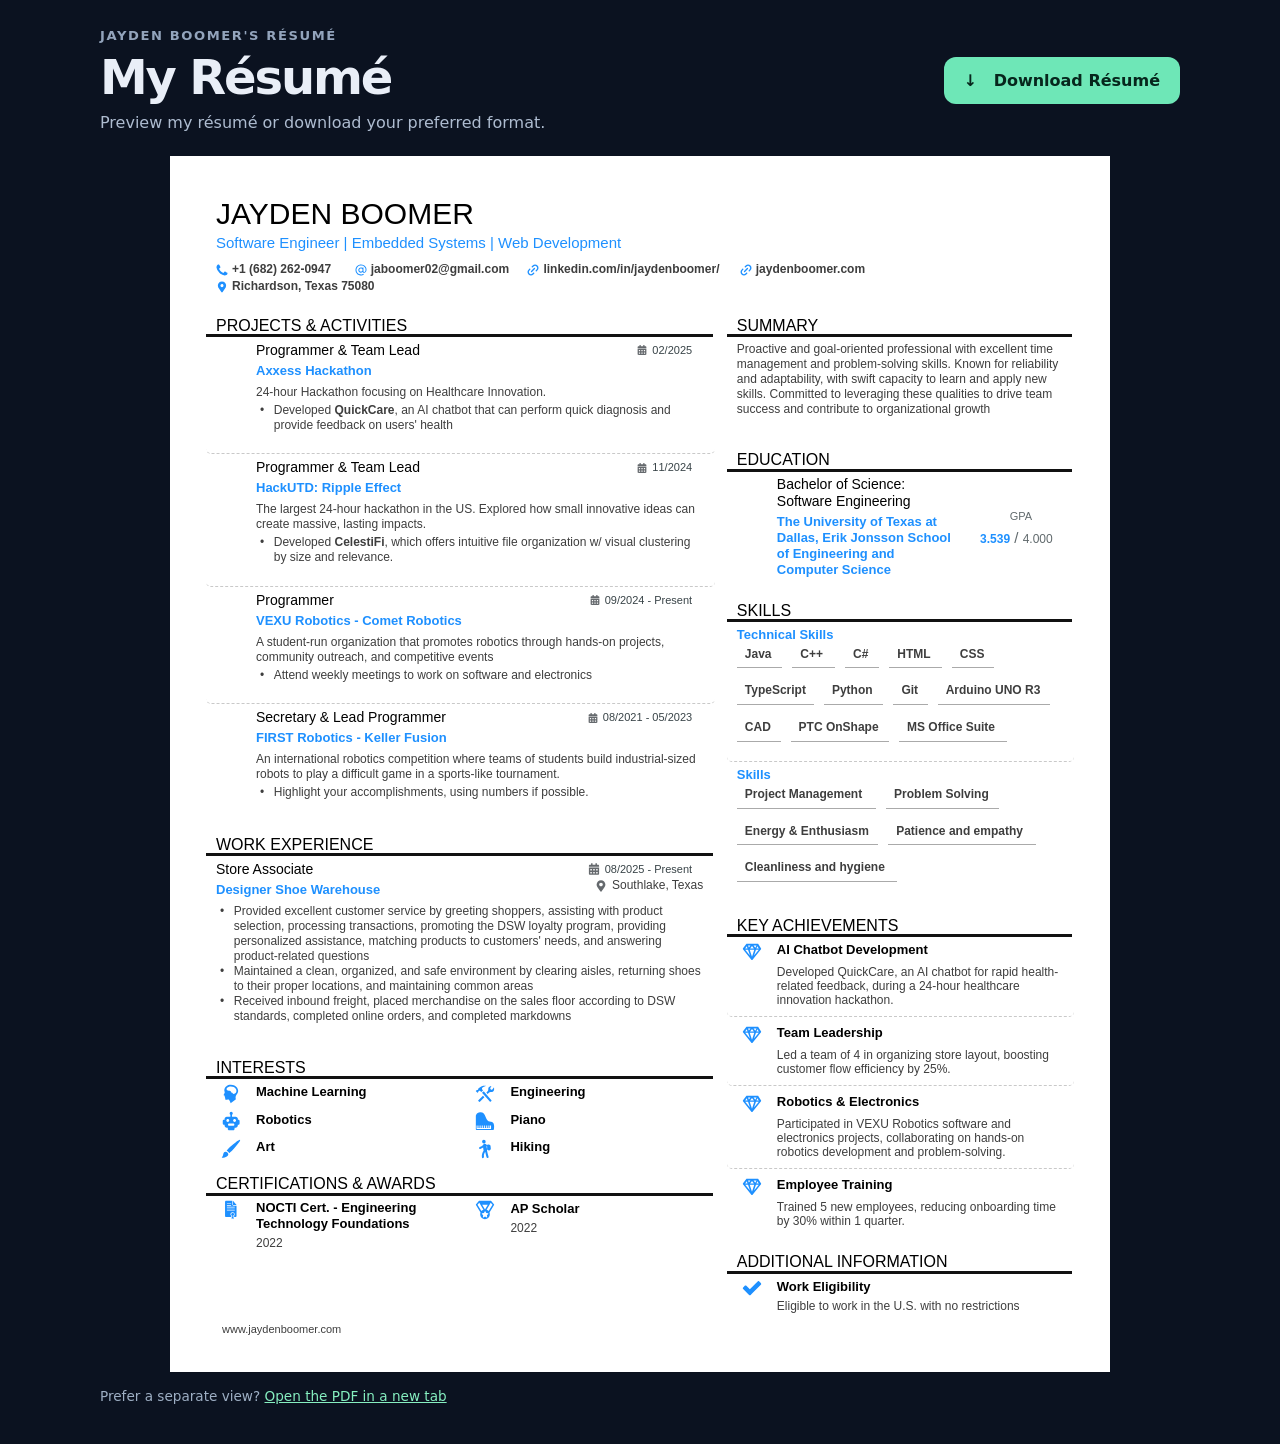
==== commit 9ca0fff1: "update resume positioning" ====
--- a/index.html
+++ b/index.html
@@ -10697,8 +10697,7 @@
                 if (!page) return;
                 const width = shell.clientWidth;
                 const scale = Math.min(1, width / naturalWidth);
-                mount.style.left = '50%';
-                mount.style.transform = `translateX(-50%) scale(${scale})`;
+                mount.style.transform = `scale(${scale})`;
                 mount.style.width = `${naturalWidth}px`;
                 shell.style.height = `${Math.ceil(page.offsetHeight * scale) + 2}px`;
             };
--- a/styles.css
+++ b/styles.css
@@ -228,3 +228,30 @@
         padding: 20px;
     }
 }
+
+
+/* Inline HTML résumé: fit the original 940px layout to the viewer without clipping. */
+.viewer {
+    max-width: 940px;
+    background: transparent;
+    border: 0;
+    border-radius: 0;
+    box-shadow: none;
+    overflow: visible;
+}
+
+.resume-preview-shell {
+    position: relative;
+    width: 100%;
+    overflow: hidden;
+    background: transparent;
+    min-height: 0;
+}
+
+#resumeMount {
+    position: absolute;
+    top: 0;
+    left: 0;
+    width: 940px;
+    transform-origin: top left;
+}
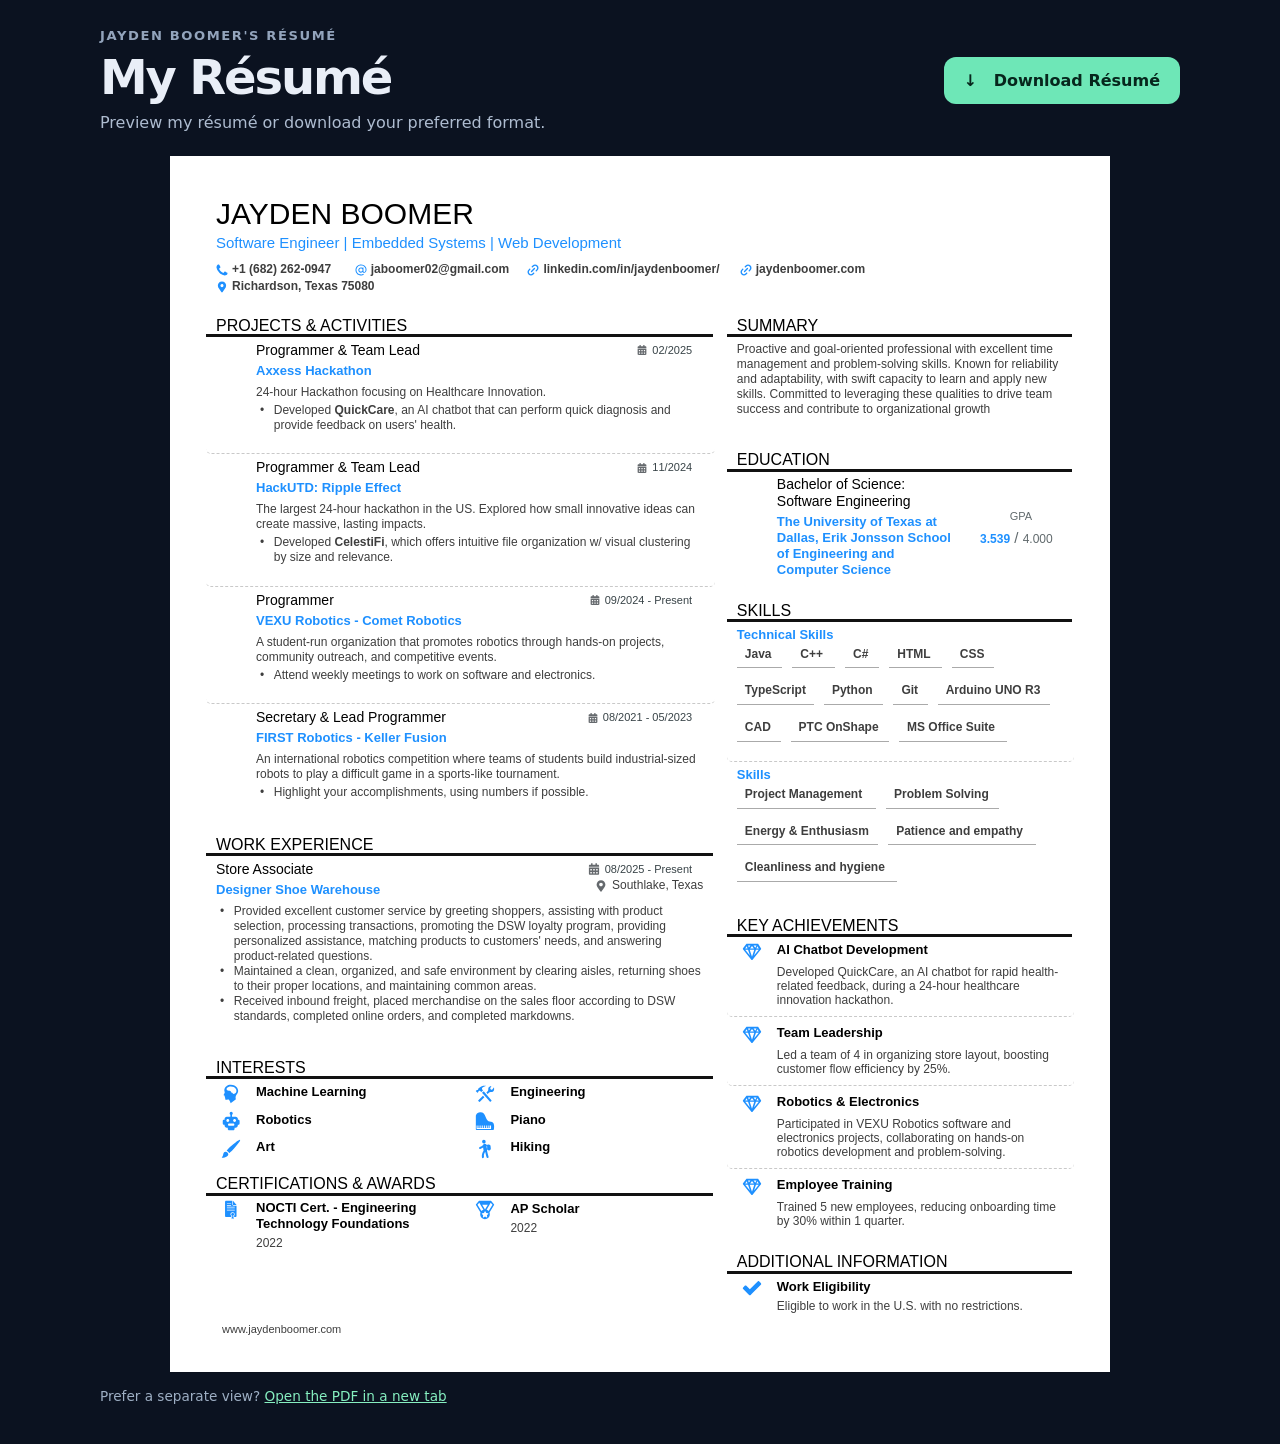
==== commit cdc47e1d: "dynamically load html" ====
--- a/index.html
+++ b/index.html
@@ -7,7 +7,7 @@
     <meta name="viewport" content="width=device-width, initial-scale=1">
     <meta name="description" content="View and download my résumé in PDF or Word format.">
     <title>Résumé | Jayden Boomer</title>
-    <link rel="stylesheet" href="./styles.css">
+    <link rel="stylesheet" href="./styles.css?v=20261027-2">
 </head>
 
 <body>
@@ -23,10665 +23,7 @@
         </header>
         <section aria-label="Résumé" class="viewer">
             <div class="resume-preview-shell" id="resumeShell">
-                <div id="resumeMount"><template id="resumeTemplate">
-                        <style>
-                            @font-face {
-                                font-family: icons-ui;
-                                src: url("https://app.enhancv.com/images/icons-ui-9bee0f6cd22e53f53a0d.woff2") format("woff2");
-                            }
-                        </style>
-                        <style>
-                            /* Keep the GPA numerator, slash, and denominator together. */
-                            .EducationItemDefault-module_educationItemGpaContainer__FgT8S,
-                            .EducationItemDefault-module_educationItemGpa__sFUXd,
-                            .EducationItemDefault-module_educationItemGpa__sFUXd .m-bottom-4 {
-                                min-width: max-content !important;
-                                white-space: nowrap !important;
-                            }
-
-                            .EducationItemDefault-module_educationItemGpa__sFUXd .editable-field-wrapper,
-                            .EducationItemDefault-module_educationItemGpa__sFUXd .EducationItemDefault-module_gpaValue__v02qQ {
-                                width: max-content !important;
-                                min-width: max-content !important;
-                                flex-shrink: 0 !important;
-                                white-space: nowrap !important;
-                                overflow-wrap: normal !important;
-                                word-break: normal !important;
-                            }
-                        </style>
-                        <style>
-                            /* Prevent the captured fixed-width skill tag from splitting TypeScript. */
-                            .TechnologyItemDefault-module_tagsContainer__TywFh>.Tag-module_tag__ml7GU:has(.tag-5),
-                            .TechnologyItemDefault-module_tagsContainer__TywFh .Tag-module_tag__ml7GU:has(.tag-5)>.editable-field-wrapper,
-                            .TechnologyItemDefault-module_tagsContainer__TywFh .tag-5 {
-                                width: max-content !important;
-                                min-width: max-content !important;
-                                flex-shrink: 0 !important;
-                            }
-
-                            .TechnologyItemDefault-module_tagsContainer__TywFh .tag-5 {
-                                white-space: nowrap !important;
-                                overflow-wrap: normal !important;
-                                word-break: normal !important;
-                            }
-                        </style>
-                        <style>
-                            /* Put the workplace/project title, dates and location on a single line. */
-                            .resume-title-meta-row {
-                                display: flex !important;
-                                flex-direction: row !important;
-                                flex-wrap: nowrap !important;
-                                align-items: baseline !important;
-                                justify-content: space-between !important;
-                                column-gap: 14px !important;
-                                width: 100% !important;
-                                min-width: 0 !important;
-                                margin-top: 2px !important;
-                            }
-
-                            .resume-title-meta-row>.resume-title-cell {
-                                min-width: 0 !important;
-                                width: auto !important;
-                                flex: 1 1 auto !important;
-                                margin: 0 !important;
-                            }
-
-                            .resume-title-meta-row>.resume-meta-cell {
-                                min-width: max-content !important;
-                                width: auto !important;
-                                flex: 0 0 auto !important;
-                                display: flex !important;
-                                flex-wrap: nowrap !important;
-                                align-items: center !important;
-                                justify-content: flex-end !important;
-                                gap: 10px !important;
-                                margin: 0 !important;
-                                white-space: nowrap !important;
-                            }
-
-                            .resume-title-meta-row>.resume-meta-cell>* {
-                                flex-shrink: 0 !important;
-                                white-space: nowrap !important;
-                            }
-
-                            /* Keep smaller project metadata unobtrusive beside the heading. */
-                            .resume-title-meta-row .resume-meta-cell,
-                            .resume-title-meta-row .resume-meta-cell span,
-                            .resume-title-meta-row .resume-meta-cell div {
-                                font-size: 12px !important;
-                            }
-                        </style>
-                        <style>
-                            /* Work experience: job position and date on first row, employer and location on second. */
-                            .resume-job-title-row {
-                                display: flex !important;
-                                align-items: center !important;
-                                justify-content: space-between !important;
-                                gap: 16px !important;
-                                width: 100% !important;
-                                min-width: 0 !important;
-                            }
-
-                            .resume-job-title-row>.work-container {
-                                flex: 1 1 auto !important;
-                                min-width: 0 !important;
-                                width: auto !important;
-                                margin: 0 !important;
-                            }
-
-                            .resume-job-title-row>.with-icon {
-                                flex: 0 0 auto !important;
-                                min-width: max-content !important;
-                                width: auto !important;
-                                margin: 0 !important;
-                            }
-
-                            /* Restore intrinsic size of the previously captured date/location elements.
-   Their saved pixel widths were causing breaks despite the flex row. */
-                            .resume-title-meta-row {
-                                align-items: center !important;
-                                margin-bottom: 5px !important;
-                            }
-
-                            .resume-title-meta-row>.resume-meta-cell {
-                                min-width: max-content !important;
-                                align-items: center !important;
-                            }
-
-                            .resume-title-meta-row>.resume-meta-cell>.with-icon,
-                            .resume-job-title-row>.with-icon {
-                                display: inline-flex !important;
-                                align-items: center !important;
-                                flex-wrap: nowrap !important;
-                                white-space: nowrap !important;
-                                height: auto !important;
-                                width: auto !important;
-                                min-width: max-content !important;
-                                overflow-wrap: normal !important;
-                                word-break: normal !important;
-                                line-height: 1.3 !important;
-                            }
-
-                            .resume-title-meta-row>.resume-meta-cell .with-icon span,
-                            .resume-title-meta-row>.resume-meta-cell .with-icon div,
-                            .resume-job-title-row>.with-icon span,
-                            .resume-job-title-row>.with-icon div {
-                                width: auto !important;
-                                max-width: none !important;
-                                min-width: max-content !important;
-                                white-space: nowrap !important;
-                                overflow-wrap: normal !important;
-                                word-break: normal !important;
-                                flex-shrink: 0 !important;
-                                height: auto !important;
-                            }
-                        </style>
-                        <style>
-                            /* Role on left, date on right; organization on a separate, tight second row. */
-                            .resume-project-role-row {
-                                display: flex !important;
-                                align-items: center !important;
-                                justify-content: space-between !important;
-                                gap: 12px !important;
-                                width: 100% !important;
-                                margin: 0 !important;
-                            }
-
-                            .resume-project-role-row>.resume-meta-cell {
-                                display: flex !important;
-                                flex: 0 0 auto !important;
-                                align-items: center !important;
-                                justify-content: flex-end !important;
-                                min-width: max-content !important;
-                                width: auto !important;
-                                margin: 0 !important;
-                                white-space: nowrap !important;
-                            }
-
-                            .resume-project-role-row .with-icon,
-                            .resume-project-role-row .with-icon * {
-                                white-space: nowrap !important;
-                                overflow-wrap: normal !important;
-                                word-break: normal !important;
-                                width: auto !important;
-                                max-width: none !important;
-                                height: auto !important;
-                            }
-
-                            .resume-project-role-row+.resume-title-meta-row,
-                            .resume-job-title-row+.resume-title-meta-row {
-                                margin-top: 0 !important;
-                                margin-bottom: 0 !important;
-                            }
-
-                            /* Clear separation between employer/activity and details. */
-                            .resume-title-meta-row+.m-top-4 {
-                                margin-top: 10px !important;
-                            }
-
-                            .resume-title-meta-row+ul {
-                                margin-top: 10px !important;
-                            }
-
-                            .resume-title-meta-row+div:has(> ul) {
-                                margin-top: 10px !important;
-                            }
-
-                            /* Avoid extra space between role and employer while preserving readable line boxes. */
-                            .resume-project-role-row>.work-container,
-                            .resume-job-title-row>.work-container {
-                                margin-bottom: 0 !important;
-                            }
-                        </style>
-                        <style>
-                            /* Allow achievement cards to grow with wrapped content instead of using
-   fixed dimensions preserved from the original resume capture. */
-                            .AchievementSection,
-                            .AchievementSection .resume-items-container,
-                            .AchievementSection .resume-item-holder,
-                            .AchievementSection .resume-item-holder>div:first-child,
-                            .AchievementSection .item-object,
-                            .AchievementSection .item-object .inner,
-                            .AchievementSection .item-object .p-left-40,
-                            .AchievementSection .item-object .p-left-40 .editable-field-wrapper,
-                            .AchievementSection .item-object .p-left-40 .editable-field {
-                                height: auto !important;
-                                min-height: 0 !important;
-                                max-height: none !important;
-                            }
-
-                            .AchievementSection .resume-items-container {
-                                grid-template-rows: repeat(4, auto) !important;
-                                row-gap: 0 !important;
-                            }
-
-                            .AchievementSection .resume-item-holder {
-                                padding-bottom: 2px !important;
-                                margin-bottom: 2px !important;
-                                box-sizing: border-box !important;
-                            }
-
-                            .AchievementSection .item-object .p-left-40 {
-                                padding-top: 2px !important;
-                            }
-
-                            .AchievementSection .item-object .p-left-40 .editable-field {
-                                white-space: normal !important;
-                                overflow-wrap: break-word !important;
-                                line-height: 1.2 !important;
-                            }
-
-                            /* Let the containing column expand if achievements require additional lines. */
-                            .ResumePage-module_columnContainer__Hvesk,
-                            .ResumePage-module_column__lCanX {
-                                min-height: 0 !important;
-                                height: auto !important;
-                            }
-                        </style>
-                        <style>
-                            /* Consolidated static resume styles. Shared classes replace repeated inline computed CSS. */
-                            .r-t000 {
-                                -webkit-text-fill-color: rgb(62, 62, 62);
-                                color: rgb(62, 62, 62);
-                                font: 400 14px Inter, Helvetica, Arial, sans-serif;
-                                text-decoration: rgb(62, 62, 62)
-                            }
-
-                            .r-p001 {
-                                background: none 0% 0% / auto repeat scroll padding-box border-box rgb(255, 255, 255);
-                                border: 0px rgb(62, 62, 62);
-                                box-shadow: color(srgb 0 0 0 / 0.3) 0px 0px 2px 0px
-                            }
-
-                            .r-v002 {
-                                fill: rgb(0, 0, 0);
-                                stroke-dasharray: none;
-                                stroke-dashoffset: 0px;
-                                stroke-linecap: butt;
-                                stroke-linejoin: miter;
-                                transform-origin: 470px 608px
-                            }
-
-                            .r-l003 {
-                                box-sizing: border-box;
-                                break-after: page;
-                                display: block;
-                                flex: 0 1 auto;
-                                height: auto;
-                                inset: auto;
-                                margin: 0px auto 24px;
-                                min-height: 1216px;
-                                padding: 36px 36px 0px;
-                                position: relative;
-                                width: 940px
-                            }
-
-                            .r-t004 {
-                                -webkit-text-fill-color: rgb(62, 62, 62);
-                                color: rgb(62, 62, 62);
-                                font-family: Inter, Helvetica, Arial, Sans-Serif;
-                                font-size: 14px;
-                                font-variant: normal;
-                                line-height: normal
-                            }
-
-                            .r-p005 {
-                                background-clip: border-box;
-                                background-origin: padding-box;
-                                border-bottom-left-radius: 0px;
-                                border-bottom-right-radius: 0px;
-                                border-top-left-radius: 0px;
-                                border-top-right-radius: 0px
-                            }
-
-                            .r-v006 {
-                                fill: rgb(0, 0, 0);
-                                stroke-dasharray: none;
-                                stroke-dashoffset: 0px;
-                                stroke-linecap: butt;
-                                stroke-linejoin: miter;
-                                transform-origin: 434px 0px
-                            }
-
-                            .r-l007 {
-                                bottom: auto;
-                                box-sizing: border-box;
-                                display: block;
-                                grid-template-columns: none;
-                                grid-template-rows: none;
-                                height: 0px;
-                                left: auto;
-                                margin-bottom: 0px;
-                                margin-left: 0px;
-                                margin-right: 0px;
-                                margin-top: 0px;
-                                padding-bottom: 0px;
-                                padding-left: 0px;
-                                padding-right: 0px;
-                                padding-top: 0px;
-                                right: auto;
-                                top: auto;
-                                width: 868px
-                            }
-
-                            .r-v008 {
-                                fill: rgb(0, 0, 0);
-                                stroke-dasharray: none;
-                                stroke-dashoffset: 0px;
-                                stroke-linecap: butt;
-                                stroke-linejoin: miter;
-                                transform-origin: 434px 538.3px
-                            }
-
-                            .r-l009 {
-                                bottom: 0px;
-                                box-sizing: border-box;
-                                display: block;
-                                grid-template-columns: none;
-                                grid-template-rows: none;
-                                height: 1076.6px;
-                                left: 0px;
-                                margin-bottom: 0px;
-                                margin-left: 0px;
-                                margin-right: 0px;
-                                margin-top: 0px;
-                                padding-bottom: 0px;
-                                padding-left: 0px;
-                                padding-right: 0px;
-                                padding-top: 0px;
-                                position: relative;
-                                right: 0px;
-                                top: 0px;
-                                width: 868px
-                            }
-
-                            .r-v00a {
-                                fill: rgb(0, 0, 0);
-                                stroke-dasharray: none;
-                                stroke-dashoffset: 0px;
-                                stroke-linecap: butt;
-                                stroke-linejoin: miter;
-                                transform-origin: 434px 59.8px
-                            }
-
-                            .r-l00b {
-                                bottom: auto;
-                                box-sizing: border-box;
-                                display: block;
-                                grid-template-columns: none;
-                                grid-template-rows: none;
-                                height: 119.6px;
-                                left: auto;
-                                margin-bottom: 0px;
-                                margin-left: 0px;
-                                margin-right: 0px;
-                                margin-top: 0px;
-                                padding-bottom: 0px;
-                                padding-left: 0px;
-                                padding-right: 0px;
-                                padding-top: 0px;
-                                right: auto;
-                                top: auto;
-                                width: 868px
-                            }
-
-                            .r-p00c {
-                                background-clip: border-box;
-                                background-origin: padding-box;
-                                border-bottom-left-radius: 5px;
-                                border-bottom-right-radius: 5px;
-                                border-top-left-radius: 5px;
-                                border-top-right-radius: 5px
-                            }
-
-                            .r-l00d {
-                                bottom: auto;
-                                box-sizing: border-box;
-                                display: flex;
-                                grid-template-columns: none;
-                                grid-template-rows: none;
-                                height: 119.6px;
-                                justify-content: space-between;
-                                left: auto;
-                                margin-bottom: 4px;
-                                margin-left: 0px;
-                                margin-right: 0px;
-                                margin-top: 0px;
-                                padding-bottom: 4px;
-                                padding-left: 10px;
-                                padding-right: 10px;
-                                padding-top: 4px;
-                                right: auto;
-                                top: auto;
-                                width: 868px
-                            }
-
-                            .r-v00e {
-                                fill: rgb(0, 0, 0);
-                                stroke-dasharray: none;
-                                stroke-dashoffset: 0px;
-                                stroke-linecap: butt;
-                                stroke-linejoin: miter;
-                                transform-origin: 368.2px 55px
-                            }
-
-                            .r-l00f {
-                                bottom: auto;
-                                box-sizing: border-box;
-                                display: block;
-                                grid-template-columns: none;
-                                grid-template-rows: none;
-                                height: 110px;
-                                left: auto;
-                                margin-bottom: 0px;
-                                margin-left: 0px;
-                                margin-right: 0px;
-                                margin-top: 0px;
-                                padding-bottom: 0px;
-                                padding-left: 0px;
-                                padding-right: 12px;
-                                padding-top: 0px;
-                                right: auto;
-                                top: auto;
-                                width: 736.4px
-                            }
-
-                            .r-v010 {
-                                fill: rgb(0, 0, 0);
-                                stroke-dasharray: none;
-                                stroke-dashoffset: 0px;
-                                stroke-linecap: butt;
-                                stroke-linejoin: miter;
-                                transform-origin: 362.2px 19px
-                            }
-
-                            .r-l011 {
-                                bottom: 0px;
-                                box-sizing: border-box;
-                                clear: both;
-                                display: block;
-                                flex-grow: 1;
-                                grid-template-columns: none;
-                                grid-template-rows: none;
-                                height: 38px;
-                                left: 0px;
-                                margin-bottom: 0px;
-                                margin-left: 0px;
-                                margin-right: 0px;
-                                margin-top: 0px;
-                                padding-bottom: 0px;
-                                padding-left: 0px;
-                                padding-right: 0px;
-                                padding-top: 0px;
-                                position: relative;
-                                right: 0px;
-                                top: 0px;
-                                width: 724.4px
-                            }
-
-                            .r-t012 {
-                                -webkit-text-fill-color: rgb(0, 0, 0);
-                                color: rgb(0, 0, 0);
-                                font-family: Rubik, Arial, Helvetica, "Noto Sans Devanagari", "Noto Sans CJK SC Thin", "Noto Sans SC", "Noto Sans Hebrew", "Noto Sans Bengali", sans-serif;
-                                font-size: 30px;
-                                font-variant: no-common-ligatures;
-                                font-weight: 500;
-                                line-height: 36px;
-                                overflow-wrap: break-word;
-                                text-transform: uppercase;
-                                word-break: break-word
-                            }
-
-                            .r-l013 {
-                                bottom: 0px;
-                                box-sizing: border-box;
-                                display: block;
-                                grid-template-columns: none;
-                                grid-template-rows: none;
-                                height: 38px;
-                                left: 0px;
-                                margin-bottom: 0px;
-                                margin-left: 0px;
-                                margin-right: 0px;
-                                margin-top: 0px;
-                                min-height: 10px;
-                                padding-bottom: 2px;
-                                padding-left: 0px;
-                                padding-right: 0px;
-                                padding-top: 0px;
-                                position: relative;
-                                right: 0px;
-                                top: 0px;
-                                width: 724.4px;
-                                z-index: 1
-                            }
-
-                            .r-v014 {
-                                fill: rgb(0, 0, 0);
-                                stroke-dasharray: none;
-                                stroke-dashoffset: 0px;
-                                stroke-linecap: butt;
-                                stroke-linejoin: miter;
-                                transform-origin: 362.2px 10px
-                            }
-
-                            .r-l015 {
-                                bottom: auto;
-                                box-sizing: border-box;
-                                display: block;
-                                grid-template-columns: none;
-                                grid-template-rows: none;
-                                height: 20px;
-                                left: auto;
-                                margin-bottom: 0px;
-                                margin-left: 0px;
-                                margin-right: 0px;
-                                margin-top: 0px;
-                                padding-bottom: 0px;
-                                padding-left: 0px;
-                                padding-right: 0px;
-                                padding-top: 0px;
-                                right: auto;
-                                top: auto;
-                                width: 724.4px
-                            }
-
-                            .r-l016 {
-                                bottom: 0px;
-                                box-sizing: border-box;
-                                clear: both;
-                                display: block;
-                                flex-grow: 1;
-                                grid-template-columns: none;
-                                grid-template-rows: none;
-                                height: 20px;
-                                left: 0px;
-                                margin-bottom: 0px;
-                                margin-left: 0px;
-                                margin-right: 0px;
-                                margin-top: 0px;
-                                padding-bottom: 0px;
-                                padding-left: 0px;
-                                padding-right: 0px;
-                                padding-top: 0px;
-                                position: relative;
-                                right: 0px;
-                                top: 0px;
-                                width: 724.4px
-                            }
-
-                            .r-t017 {
-                                -webkit-text-fill-color: rgb(30, 144, 255);
-                                color: rgb(30, 144, 255);
-                                font-family: Rubik, Arial, Helvetica, "Noto Sans Devanagari", "Noto Sans CJK SC Thin", "Noto Sans SC", "Noto Sans Hebrew", "Noto Sans Bengali", sans-serif;
-                                font-size: 15px;
-                                font-variant: no-common-ligatures;
-                                font-weight: 500;
-                                line-height: 18px;
-                                overflow-wrap: break-word;
-                                word-break: break-word
-                            }
-
-                            .r-l018 {
-                                bottom: 0px;
-                                box-sizing: border-box;
-                                display: block;
-                                grid-template-columns: none;
-                                grid-template-rows: none;
-                                height: 20px;
-                                left: 0px;
-                                margin-bottom: 0px;
-                                margin-left: 0px;
-                                margin-right: 0px;
-                                margin-top: 0px;
-                                min-height: 10px;
-                                padding-bottom: 2px;
-                                padding-left: 0px;
-                                padding-right: 0px;
-                                padding-top: 0px;
-                                position: relative;
-                                right: 0px;
-                                top: 0px;
-                                width: 724.4px;
-                                z-index: 1
-                            }
-
-                            .r-v019 {
-                                fill: rgb(0, 0, 0);
-                                stroke-dasharray: none;
-                                stroke-dashoffset: 0px;
-                                stroke-linecap: butt;
-                                stroke-linejoin: miter;
-                                transform-origin: 362.2px 17px
-                            }
-
-                            .r-l01a {
-                                bottom: auto;
-                                box-sizing: border-box;
-                                display: flex;
-                                flex-wrap: wrap;
-                                grid-template-columns: none;
-                                grid-template-rows: none;
-                                height: 34px;
-                                left: auto;
-                                margin-bottom: 0px;
-                                margin-left: 0px;
-                                margin-right: 0px;
-                                margin-top: 8px;
-                                padding-bottom: 0px;
-                                padding-left: 0px;
-                                padding-right: 0px;
-                                padding-top: 0px;
-                                right: auto;
-                                top: auto;
-                                width: 724.4px
-                            }
-
-                            .r-v01b {
-                                fill: rgb(0, 0, 0);
-                                stroke-dasharray: none;
-                                stroke-dashoffset: 0px;
-                                stroke-linecap: butt;
-                                stroke-linejoin: miter;
-                                transform-origin: 69.3625px 8.5px
-                            }
-
-                            .r-l01c {
-                                align-items: center;
-                                bottom: auto;
-                                box-sizing: border-box;
-                                display: flex;
-                                grid-template-columns: none;
-                                grid-template-rows: none;
-                                height: 17px;
-                                left: auto;
-                                margin-bottom: 0px;
-                                margin-left: 0px;
-                                margin-right: 0px;
-                                margin-top: 0px;
-                                padding-bottom: 2px;
-                                padding-left: 0px;
-                                padding-right: 0px;
-                                padding-top: 0px;
-                                right: auto;
-                                top: auto;
-                                width: 138.725px
-                            }
-
-                            .r-t01d {
-                                -webkit-text-fill-color: rgb(30, 144, 255);
-                                color: rgb(30, 144, 255);
-                                font-family: Inter, Helvetica, Arial, Sans-Serif;
-                                font-size: 12px;
-                                font-variant: normal;
-                                line-height: normal
-                            }
-
-                            .r-v01e {
-                                fill: rgb(30, 144, 255);
-                                stroke-dasharray: none;
-                                stroke-dashoffset: 0px;
-                                stroke-linecap: butt;
-                                stroke-linejoin: miter;
-                                transform-origin: 6px 6px
-                            }
-
-                            .r-l01f {
-                                bottom: auto;
-                                box-sizing: border-box;
-                                display: block;
-                                flex-shrink: 0;
-                                grid-template-columns: none;
-                                grid-template-rows: none;
-                                height: 12px;
-                                left: auto;
-                                margin-bottom: 0px;
-                                margin-left: 0px;
-                                margin-right: 4px;
-                                margin-top: 0px;
-                                overflow-x: hidden;
-                                overflow-y: hidden;
-                                padding-bottom: 0px;
-                                padding-left: 0px;
-                                padding-right: 0px;
-                                padding-top: 0px;
-                                right: auto;
-                                top: auto;
-                                width: 12px
-                            }
-
-                            .r-v020 {
-                                fill: rgb(30, 144, 255);
-                                stroke-dasharray: none;
-                                stroke-dashoffset: 0px;
-                                stroke-linecap: butt;
-                                stroke-linejoin: miter;
-                                transform-origin: 0px 0px
-                            }
-
-                            .r-l021 {
-                                bottom: auto;
-                                box-sizing: border-box;
-                                grid-template-columns: none;
-                                grid-template-rows: none;
-                                height: auto;
-                                left: auto;
-                                margin-bottom: 0px;
-                                margin-left: 0px;
-                                margin-right: 0px;
-                                margin-top: 0px;
-                                padding-bottom: 0px;
-                                padding-left: 0px;
-                                padding-right: 0px;
-                                padding-top: 0px;
-                                right: auto;
-                                top: auto;
-                                width: auto
-                            }
-
-                            .r-v022 {
-                                fill: rgb(0, 0, 0);
-                                stroke-dasharray: none;
-                                stroke-dashoffset: 0px;
-                                stroke-linecap: butt;
-                                stroke-linejoin: miter;
-                                transform-origin: 61.3625px 7.5px
-                            }
-
-                            .r-l023 {
-                                bottom: 0px;
-                                box-sizing: border-box;
-                                clear: both;
-                                display: flex;
-                                flex-grow: 1;
-                                grid-template-columns: none;
-                                grid-template-rows: none;
-                                height: 15px;
-                                left: 0px;
-                                margin-bottom: 0px;
-                                margin-left: 0px;
-                                margin-right: 0px;
-                                margin-top: 0px;
-                                padding-bottom: 0px;
-                                padding-left: 0px;
-                                padding-right: 0px;
-                                padding-top: 0px;
-                                position: relative;
-                                right: 0px;
-                                top: 0px;
-                                width: 122.725px
-                            }
-
-                            .r-t024 {
-                                -webkit-text-fill-color: rgb(62, 62, 62);
-                                color: rgb(62, 62, 62);
-                                font-family: Inter, Arial, Helvetica, "Noto Sans Devanagari", "Noto Sans CJK SC Thin", "Noto Sans SC", "Noto Sans Hebrew", "Noto Sans Bengali", sans-serif;
-                                font-size: 12px;
-                                font-variant: no-common-ligatures;
-                                font-weight: 700;
-                                line-height: 15px;
-                                overflow-wrap: break-word;
-                                word-break: break-word
-                            }
-
-                            .r-l025 {
-                                bottom: 0px;
-                                box-sizing: border-box;
-                                display: flex;
-                                grid-template-columns: none;
-                                grid-template-rows: none;
-                                height: 15px;
-                                left: 0px;
-                                margin-bottom: 0px;
-                                margin-left: 0px;
-                                margin-right: 0px;
-                                margin-top: 0px;
-                                min-height: 10px;
-                                padding-bottom: 0px;
-                                padding-left: 0px;
-                                padding-right: 12px;
-                                padding-top: 0px;
-                                position: relative;
-                                right: 0px;
-                                top: 0px;
-                                width: 122.725px;
-                                z-index: 1
-                            }
-
-                            .r-v026 {
-                                fill: rgb(0, 0, 0);
-                                stroke-dasharray: none;
-                                stroke-dashoffset: 0px;
-                                stroke-linecap: butt;
-                                stroke-linejoin: miter;
-                                transform-origin: 86.3625px 8.5px
-                            }
-
-                            .r-l027 {
-                                align-items: center;
-                                bottom: auto;
-                                box-sizing: border-box;
-                                display: flex;
-                                grid-template-columns: none;
-                                grid-template-rows: none;
-                                height: 17px;
-                                left: auto;
-                                margin-bottom: 0px;
-                                margin-left: 0px;
-                                margin-right: 0px;
-                                margin-top: 0px;
-                                padding-bottom: 2px;
-                                padding-left: 0px;
-                                padding-right: 0px;
-                                padding-top: 0px;
-                                right: auto;
-                                top: auto;
-                                width: 172.725px
-                            }
-
-                            .r-v028 {
-                                fill: rgb(0, 0, 0);
-                                stroke-dasharray: none;
-                                stroke-dashoffset: 0px;
-                                stroke-linecap: butt;
-                                stroke-linejoin: miter;
-                                transform-origin: 78.3625px 7.5px
-                            }
-
-                            .r-l029 {
-                                bottom: 0px;
-                                box-sizing: border-box;
-                                clear: both;
-                                display: flex;
-                                flex-grow: 1;
-                                grid-template-columns: none;
-                                grid-template-rows: none;
-                                height: 15px;
-                                left: 0px;
-                                margin-bottom: 0px;
-                                margin-left: 0px;
-                                margin-right: 0px;
-                                margin-top: 0px;
-                                padding-bottom: 0px;
-                                padding-left: 0px;
-                                padding-right: 0px;
-                                padding-top: 0px;
-                                position: relative;
-                                right: 0px;
-                                top: 0px;
-                                width: 156.725px
-                            }
-
-                            .r-l02a {
-                                bottom: 0px;
-                                box-sizing: border-box;
-                                display: flex;
-                                grid-template-columns: none;
-                                grid-template-rows: none;
-                                height: 15px;
-                                left: 0px;
-                                margin-bottom: 0px;
-                                margin-left: 0px;
-                                margin-right: 0px;
-                                margin-top: 0px;
-                                min-height: 10px;
-                                padding-bottom: 0px;
-                                padding-left: 0px;
-                                padding-right: 12px;
-                                padding-top: 0px;
-                                position: relative;
-                                right: 0px;
-                                top: 0px;
-                                width: 156.725px;
-                                z-index: 1
-                            }
-
-                            .r-v02b {
-                                fill: rgb(0, 0, 0);
-                                stroke-dasharray: none;
-                                stroke-dashoffset: 0px;
-                                stroke-linecap: butt;
-                                stroke-linejoin: miter;
-                                transform-origin: 106.144px 8.5px
-                            }
-
-                            .r-l02c {
-                                align-items: center;
-                                bottom: auto;
-                                box-sizing: border-box;
-                                display: flex;
-                                grid-template-columns: none;
-                                grid-template-rows: none;
-                                height: 17px;
-                                left: auto;
-                                margin-bottom: 0px;
-                                margin-left: 0px;
-                                margin-right: 0px;
-                                margin-top: 0px;
-                                padding-bottom: 2px;
-                                padding-left: 0px;
-                                padding-right: 0px;
-                                padding-top: 0px;
-                                right: auto;
-                                top: auto;
-                                width: 212.288px
-                            }
-
-                            .r-v02d {
-                                fill: rgb(0, 0, 0);
-                                stroke-dasharray: none;
-                                stroke-dashoffset: 0px;
-                                stroke-linecap: butt;
-                                stroke-linejoin: miter;
-                                transform-origin: 98.1438px 7.5px
-                            }
-
-                            .r-l02e {
-                                bottom: 0px;
-                                box-sizing: border-box;
-                                clear: both;
-                                display: block;
-                                flex-grow: 1;
-                                grid-template-columns: none;
-                                grid-template-rows: none;
-                                height: 15px;
-                                left: 0px;
-                                margin-bottom: 0px;
-                                margin-left: 0px;
-                                margin-right: 0px;
-                                margin-top: 0px;
-                                padding-bottom: 0px;
-                                padding-left: 0px;
-                                padding-right: 0px;
-                                padding-top: 0px;
-                                position: relative;
-                                right: 0px;
-                                top: 0px;
-                                width: 196.288px
-                            }
-
-                            .r-v02f {
-                                fill: rgb(0, 0, 0);
-                                stroke-dasharray: none;
-                                stroke-dashoffset: 0px;
-                                stroke-linecap: butt;
-                                stroke-linejoin: miter;
-                                transform-origin: 0px 0px
-                            }
-
-                            .r-l030 {
-                                bottom: auto;
-                                box-sizing: border-box;
-                                cursor: pointer;
-                                grid-template-columns: none;
-                                grid-template-rows: none;
-                                height: auto;
-                                left: auto;
-                                margin-bottom: 0px;
-                                margin-left: 0px;
-                                margin-right: 0px;
-                                margin-top: 0px;
-                                padding-bottom: 0px;
-                                padding-left: 0px;
-                                padding-right: 0px;
-                                padding-top: 0px;
-                                right: auto;
-                                top: auto;
-                                width: auto
-                            }
-
-                            .r-l031 {
-                                bottom: 0px;
-                                box-sizing: border-box;
-                                cursor: pointer;
-                                display: flex;
-                                grid-template-columns: none;
-                                grid-template-rows: none;
-                                height: 15px;
-                                left: 0px;
-                                margin-bottom: 0px;
-                                margin-left: 0px;
-                                margin-right: 0px;
-                                margin-top: 0px;
-                                min-height: 10px;
-                                padding-bottom: 0px;
-                                padding-left: 0px;
-                                padding-right: 12px;
-                                padding-top: 0px;
-                                position: relative;
-                                right: 0px;
-                                top: 0px;
-                                width: 196.288px;
-                                z-index: 1
-                            }
-
-                            .r-v032 {
-                                fill: rgb(0, 0, 0);
-                                stroke-dasharray: none;
-                                stroke-dashoffset: 0px;
-                                stroke-linecap: butt;
-                                stroke-linejoin: miter;
-                                transform-origin: 70.5563px 8.5px
-                            }
-
-                            .r-l033 {
-                                align-items: center;
-                                bottom: auto;
-                                box-sizing: border-box;
-                                display: flex;
-                                grid-template-columns: none;
-                                grid-template-rows: none;
-                                height: 17px;
-                                left: auto;
-                                margin-bottom: 0px;
-                                margin-left: 0px;
-                                margin-right: 0px;
-                                margin-top: 0px;
-                                padding-bottom: 2px;
-                                padding-left: 0px;
-                                padding-right: 0px;
-                                padding-top: 0px;
-                                right: auto;
-                                top: auto;
-                                width: 141.113px
-                            }
-
-                            .r-v034 {
-                                fill: rgb(0, 0, 0);
-                                stroke-dasharray: none;
-                                stroke-dashoffset: 0px;
-                                stroke-linecap: butt;
-                                stroke-linejoin: miter;
-                                transform-origin: 62.5563px 7.5px
-                            }
-
-                            .r-l035 {
-                                bottom: 0px;
-                                box-sizing: border-box;
-                                clear: both;
-                                display: block;
-                                flex-grow: 1;
-                                grid-template-columns: none;
-                                grid-template-rows: none;
-                                height: 15px;
-                                left: 0px;
-                                margin-bottom: 0px;
-                                margin-left: 0px;
-                                margin-right: 0px;
-                                margin-top: 0px;
-                                padding-bottom: 0px;
-                                padding-left: 0px;
-                                padding-right: 0px;
-                                padding-top: 0px;
-                                position: relative;
-                                right: 0px;
-                                top: 0px;
-                                width: 125.113px
-                            }
-
-                            .r-l036 {
-                                bottom: 0px;
-                                box-sizing: border-box;
-                                cursor: pointer;
-                                display: flex;
-                                grid-template-columns: none;
-                                grid-template-rows: none;
-                                height: 15px;
-                                left: 0px;
-                                margin-bottom: 0px;
-                                margin-left: 0px;
-                                margin-right: 0px;
-                                margin-top: 0px;
-                                min-height: 10px;
-                                padding-bottom: 0px;
-                                padding-left: 0px;
-                                padding-right: 12px;
-                                padding-top: 0px;
-                                position: relative;
-                                right: 0px;
-                                top: 0px;
-                                width: 125.113px;
-                                z-index: 1
-                            }
-
-                            .r-v037 {
-                                fill: rgb(0, 0, 0);
-                                stroke-dasharray: none;
-                                stroke-dashoffset: 0px;
-                                stroke-linecap: butt;
-                                stroke-linejoin: miter;
-                                transform-origin: 88.3px 8.5px
-                            }
-
-                            .r-l038 {
-                                align-items: center;
-                                bottom: auto;
-                                box-sizing: border-box;
-                                display: flex;
-                                grid-template-columns: none;
-                                grid-template-rows: none;
-                                height: 17px;
-                                left: auto;
-                                margin-bottom: 0px;
-                                margin-left: 0px;
-                                margin-right: 0px;
-                                margin-top: 0px;
-                                padding-bottom: 2px;
-                                padding-left: 0px;
-                                padding-right: 0px;
-                                padding-top: 0px;
-                                right: auto;
-                                top: auto;
-                                width: 176.6px
-                            }
-
-                            .r-v039 {
-                                fill: rgb(0, 0, 0);
-                                stroke-dasharray: none;
-                                stroke-dashoffset: 0px;
-                                stroke-linecap: butt;
-                                stroke-linejoin: miter;
-                                transform-origin: 80.3px 7.5px
-                            }
-
-                            .r-l03a {
-                                bottom: 0px;
-                                box-sizing: border-box;
-                                clear: both;
-                                display: flex;
-                                flex-grow: 1;
-                                grid-template-columns: none;
-                                grid-template-rows: none;
-                                height: 15px;
-                                left: 0px;
-                                margin-bottom: 0px;
-                                margin-left: 0px;
-                                margin-right: 0px;
-                                margin-top: 0px;
-                                padding-bottom: 0px;
-                                padding-left: 0px;
-                                padding-right: 0px;
-                                padding-top: 0px;
-                                position: relative;
-                                right: 0px;
-                                top: 0px;
-                                width: 160.6px
-                            }
-
-                            .r-l03b {
-                                bottom: 0px;
-                                box-sizing: border-box;
-                                display: flex;
-                                grid-template-columns: none;
-                                grid-template-rows: none;
-                                height: 15px;
-                                left: 0px;
-                                margin-bottom: 0px;
-                                margin-left: 0px;
-                                margin-right: 0px;
-                                margin-top: 0px;
-                                min-height: 10px;
-                                padding-bottom: 0px;
-                                padding-left: 0px;
-                                padding-right: 12px;
-                                padding-top: 0px;
-                                position: relative;
-                                right: 0px;
-                                top: 0px;
-                                width: 160.6px;
-                                z-index: 1
-                            }
-
-                            .r-v03c {
-                                fill: rgb(0, 0, 0);
-                                stroke-dasharray: none;
-                                stroke-dashoffset: 0px;
-                                stroke-linecap: butt;
-                                stroke-linejoin: miter;
-                                transform-origin: 55px 55px
-                            }
-
-                            .r-l03d {
-                                bottom: 0px;
-                                box-sizing: border-box;
-                                display: flex;
-                                grid-template-columns: none;
-                                grid-template-rows: none;
-                                height: 110px;
-                                justify-content: flex-end;
-                                left: 0px;
-                                margin-bottom: 0px;
-                                margin-left: 0px;
-                                margin-right: 0px;
-                                margin-top: 0px;
-                                padding-bottom: 0px;
-                                padding-left: 0px;
-                                padding-right: 0px;
-                                padding-top: 0px;
-                                position: relative;
-                                right: 0px;
-                                top: 0px;
-                                width: 110px
-                            }
-
-                            .r-p03e {
-                                background-clip: border-box;
-                                background-image: var(--resume-profile-photo);
-                                background-origin: padding-box;
-                                background-position: 50% 50%;
-                                background-repeat: no-repeat;
-                                background-size: cover;
-                                border-bottom-left-radius: 50%;
-                                border-bottom-right-radius: 50%;
-                                border-top-left-radius: 50%;
-                                border-top-right-radius: 50%
-                            }
-
-                            .r-l03f {
-                                bottom: 0px;
-                                box-sizing: border-box;
-                                cursor: pointer;
-                                display: block;
-                                grid-template-columns: none;
-                                grid-template-rows: none;
-                                height: 110px;
-                                left: 0px;
-                                margin-bottom: 0px;
-                                margin-left: 0px;
-                                margin-right: 0px;
-                                margin-top: 0px;
-                                padding-bottom: 0px;
-                                padding-left: 0px;
-                                padding-right: 0px;
-                                padding-top: 0px;
-                                position: relative;
-                                right: 0px;
-                                top: 0px;
-                                vertical-align: top;
-                                width: 110px
-                            }
-
-                            .r-v040 {
-                                fill: rgb(0, 0, 0);
-                                stroke-dasharray: none;
-                                stroke-dashoffset: 0px;
-                                stroke-linecap: butt;
-                                stroke-linejoin: miter;
-                                transform-origin: 434px 476.5px
-                            }
-
-                            .r-l041 {
-                                bottom: auto;
-                                box-sizing: border-box;
-                                column-gap: 12px;
-                                display: grid;
-                                grid-template-columns: 508.8px 347.2px;
-                                grid-template-rows: 953px;
-                                height: 953px;
-                                left: auto;
-                                margin-bottom: 0px;
-                                margin-left: 0px;
-                                margin-right: 0px;
-                                margin-top: 0px;
-                                padding-bottom: 0px;
-                                padding-left: 0px;
-                                padding-right: 0px;
-                                padding-top: 0px;
-                                right: auto;
-                                top: auto;
-                                width: 868px
-                            }
-
-                            .r-v042 {
-                                fill: rgb(0, 0, 0);
-                                stroke-dasharray: none;
-                                stroke-dashoffset: 0px;
-                                stroke-linecap: butt;
-                                stroke-linejoin: miter;
-                                transform-origin: 254.4px 476.5px
-                            }
-
-                            .r-l043 {
-                                bottom: auto;
-                                box-sizing: border-box;
-                                display: block;
-                                grid-template-columns: none;
-                                grid-template-rows: none;
-                                height: 953px;
-                                left: auto;
-                                margin-bottom: 0px;
-                                margin-left: 0px;
-                                margin-right: 0px;
-                                margin-top: 0px;
-                                padding-bottom: 0px;
-                                padding-left: 0px;
-                                padding-right: 0px;
-                                padding-top: 0px;
-                                right: auto;
-                                top: auto;
-                                width: 508.8px
-                            }
-
-                            .r-v044 {
-                                fill: rgb(0, 0, 0);
-                                stroke-dasharray: none;
-                                stroke-dashoffset: 0px;
-                                stroke-linecap: butt;
-                                stroke-linejoin: miter;
-                                transform-origin: 254.4px 107.3px
-                            }
-
-                            .r-l045 {
-                                bottom: auto;
-                                box-sizing: border-box;
-                                display: block;
-                                grid-template-columns: none;
-                                grid-template-rows: none;
-                                height: 214.6px;
-                                left: auto;
-                                margin-bottom: 8px;
-                                margin-left: 0px;
-                                margin-right: 0px;
-                                margin-top: 0px;
-                                padding-bottom: 0px;
-                                padding-left: 0px;
-                                padding-right: 0px;
-                                padding-top: 0px;
-                                right: auto;
-                                top: auto;
-                                width: 508.8px
-                            }
-
-                            .r-v046 {
-                                fill: rgb(0, 0, 0);
-                                stroke-dasharray: none;
-                                stroke-dashoffset: 0px;
-                                stroke-linecap: butt;
-                                stroke-linejoin: miter;
-                                transform-origin: 254.4px 13.5px
-                            }
-
-                            .r-l047 {
-                                bottom: auto;
-                                box-sizing: border-box;
-                                display: block;
-                                grid-template-columns: none;
-                                grid-template-rows: none;
-                                height: 27px;
-                                left: auto;
-                                margin-bottom: 0px;
-                                margin-left: 0px;
-                                margin-right: 0px;
-                                margin-top: 0px;
-                                padding-bottom: 0px;
-                                padding-left: 0px;
-                                padding-right: 0px;
-                                padding-top: 0px;
-                                right: auto;
-                                top: auto;
-                                width: 508.8px
-                            }
-
-                            .r-v048 {
-                                fill: rgb(0, 0, 0);
-                                stroke-dasharray: none;
-                                stroke-dashoffset: 0px;
-                                stroke-linecap: butt;
-                                stroke-linejoin: miter;
-                                transform-origin: 253.6px 12.7px
-                            }
-
-                            .r-l049 {
-                                bottom: auto;
-                                box-sizing: border-box;
-                                display: block;
-                                grid-template-columns: none;
-                                grid-template-rows: none;
-                                height: 25.4px;
-                                left: auto;
-                                margin-bottom: 0px;
-                                margin-left: 0px;
-                                margin-right: 0px;
-                                margin-top: 0px;
-                                padding-bottom: 0px;
-                                padding-left: 0px;
-                                padding-right: 0px;
-                                padding-top: 0px;
-                                right: auto;
-                                top: auto;
-                                width: 507.2px
-                            }
-
-                            .r-l04a {
-                                bottom: auto;
-                                box-sizing: border-box;
-                                display: block;
-                                grid-template-columns: none;
-                                grid-template-rows: none;
-                                height: 25.4px;
-                                left: auto;
-                                margin-bottom: 0px;
-                                margin-left: 0px;
-                                margin-right: 0px;
-                                margin-top: 0px;
-                                padding-bottom: 0px;
-                                padding-left: 10px;
-                                padding-right: 10px;
-                                padding-top: 4px;
-                                right: auto;
-                                top: auto;
-                                width: 507.2px
-                            }
-
-                            .r-v04b {
-                                fill: rgb(0, 0, 0);
-                                stroke-dasharray: none;
-                                stroke-dashoffset: 0px;
-                                stroke-linecap: butt;
-                                stroke-linejoin: miter;
-                                transform-origin: 243.6px 10.7px
-                            }
-
-                            .r-l04c {
-                                bottom: 0px;
-                                box-sizing: border-box;
-                                clear: both;
-                                display: block;
-                                flex-grow: 1;
-                                grid-template-columns: none;
-                                grid-template-rows: none;
-                                height: 21.4px;
-                                left: 0px;
-                                margin-bottom: 0px;
-                                margin-left: 0px;
-                                margin-right: 0px;
-                                margin-top: 0px;
-                                padding-bottom: 0px;
-                                padding-left: 0px;
-                                padding-right: 0px;
-                                padding-top: 0px;
-                                position: relative;
-                                right: 0px;
-                                top: 0px;
-                                width: 487.2px
-                            }
-
-                            .r-t04d {
-                                -webkit-text-fill-color: rgb(0, 0, 0);
-                                color: rgb(0, 0, 0);
-                                font-family: Rubik, Arial, Helvetica, "Noto Sans Devanagari", "Noto Sans CJK SC Thin", "Noto Sans SC", "Noto Sans Hebrew", "Noto Sans Bengali", sans-serif;
-                                font-size: 16px;
-                                font-variant: no-common-ligatures;
-                                font-weight: 500;
-                                line-height: 19px;
-                                overflow-wrap: break-word;
-                                text-transform: uppercase;
-                                word-break: break-word
-                            }
-
-                            .r-l04e {
-                                bottom: 0px;
-                                box-sizing: border-box;
-                                display: block;
-                                grid-template-columns: none;
-                                grid-template-rows: none;
-                                height: 21.4px;
-                                left: 0px;
-                                margin-bottom: 0px;
-                                margin-left: 0px;
-                                margin-right: 0px;
-                                margin-top: 0px;
-                                min-height: 10px;
-                                padding-bottom: 0px;
-                                padding-left: 0px;
-                                padding-right: 0px;
-                                padding-top: 0px;
-                                position: relative;
-                                right: 0px;
-                                top: 0px;
-                                width: 487.2px;
-                                z-index: 1
-                            }
-
-                            .r-v04f {
-                                fill: rgb(0, 0, 0);
-                                stroke-dasharray: none;
-                                stroke-dashoffset: 0px;
-                                stroke-linecap: butt;
-                                stroke-linejoin: miter;
-                                transform-origin: 254.4px 93.8px
-                            }
-
-                            .r-l050 {
-                                bottom: 1px;
-                                box-sizing: border-box;
-                                display: grid;
-                                grid-template-columns: 508.8px;
-                                grid-template-rows: 187.6px;
-                                height: 187.6px;
-                                left: 0px;
-                                margin-bottom: 0px;
-                                margin-left: 0px;
-                                margin-right: 0px;
-                                margin-top: 0px;
-                                padding-bottom: 0px;
-                                padding-left: 0px;
-                                padding-right: 0px;
-                                padding-top: 0px;
-                                position: relative;
-                                right: 0px;
-                                top: -1px;
-                                width: 508.8px
-                            }
-
-                            .r-l051 {
-                                bottom: 1px;
-                                box-sizing: border-box;
-                                display: flex;
-                                flex-direction: column;
-                                grid-template-columns: none;
-                                grid-template-rows: none;
-                                height: 187.6px;
-                                justify-content: space-between;
-                                left: 0px;
-                                margin-bottom: 0px;
-                                margin-left: 0px;
-                                margin-right: 0px;
-                                margin-top: 0px;
-                                padding-bottom: 0px;
-                                padding-left: 0px;
-                                padding-right: 0px;
-                                padding-top: 0px;
-                                position: relative;
-                                right: 0px;
-                                top: -1px;
-                                width: 508.8px
-                            }
-
-                            .r-v052 {
-                                fill: rgb(0, 0, 0);
-                                stroke-dasharray: none;
-                                stroke-dashoffset: 0px;
-                                stroke-linecap: butt;
-                                stroke-linejoin: miter;
-                                transform-origin: 253.6px 93px
-                            }
-
-                            .r-l053 {
-                                bottom: auto;
-                                box-sizing: border-box;
-                                display: block;
-                                grid-template-columns: none;
-                                grid-template-rows: none;
-                                height: 186px;
-                                left: auto;
-                                margin-bottom: 0px;
-                                margin-left: 0px;
-                                margin-right: 0px;
-                                margin-top: 0px;
-                                padding-bottom: 0px;
-                                padding-left: 0px;
-                                padding-right: 0px;
-                                padding-top: 0px;
-                                right: auto;
-                                top: auto;
-                                width: 507.2px
-                            }
-
-                            .r-l054 {
-                                bottom: auto;
-                                box-sizing: border-box;
-                                cursor: text;
-                                display: block;
-                                grid-template-columns: none;
-                                grid-template-rows: none;
-                                height: 186px;
-                                left: auto;
-                                margin-bottom: 0px;
-                                margin-left: 0px;
-                                margin-right: 0px;
-                                margin-top: 0px;
-                                padding-bottom: 4px;
-                                padding-left: 10px;
-                                padding-right: 10px;
-                                padding-top: 4px;
-                                right: auto;
-                                top: auto;
-                                width: 507.2px
-                            }
-
-                            .r-v055 {
-                                fill: rgb(0, 0, 0);
-                                stroke-dasharray: none;
-                                stroke-dashoffset: 0px;
-                                stroke-linecap: butt;
-                                stroke-linejoin: miter;
-                                transform-origin: 243.6px 89px
-                            }
-
-                            .r-l056 {
-                                bottom: -1px;
-                                box-sizing: border-box;
-                                cursor: text;
-                                display: block;
-                                grid-template-columns: none;
-                                grid-template-rows: none;
-                                height: 178px;
-                                left: 0px;
-                                margin-bottom: 0px;
-                                margin-left: 0px;
-                                margin-right: 0px;
-                                margin-top: 0px;
-                                padding-bottom: 0px;
-                                padding-left: 0px;
-                                padding-right: 0px;
-                                padding-top: 0px;
-                                position: relative;
-                                right: 0px;
-                                top: 1px;
-                                width: 487.2px
-                            }
-
-                            .r-l057 {
-                                bottom: auto;
-                                box-sizing: border-box;
-                                cursor: text;
-                                display: block;
-                                grid-template-columns: none;
-                                grid-template-rows: none;
-                                height: 178px;
-                                left: auto;
-                                margin-bottom: 0px;
-                                margin-left: 0px;
-                                margin-right: 0px;
-                                margin-top: 0px;
-                                padding-bottom: 0px;
-                                padding-left: 0px;
-                                padding-right: 0px;
-                                padding-top: 0px;
-                                right: auto;
-                                top: auto;
-                                width: 487.2px
-                            }
-
-                            .r-v058 {
-                                fill: rgb(0, 0, 0);
-                                stroke-dasharray: none;
-                                stroke-dashoffset: 0px;
-                                stroke-linecap: butt;
-                                stroke-linejoin: miter;
-                                transform-origin: 243.6px 8.5px
-                            }
-
-                            .r-l059 {
-                                bottom: auto;
-                                box-sizing: border-box;
-                                cursor: text;
-                                display: block;
-                                grid-template-columns: none;
-                                grid-template-rows: none;
-                                height: 17px;
-                                left: auto;
-                                margin-bottom: 0px;
-                                margin-left: 0px;
-                                margin-right: 0px;
-                                margin-top: 0px;
-                                padding-bottom: 0px;
-                                padding-left: 0px;
-                                padding-right: 0px;
-                                padding-top: 0px;
-                                right: auto;
-                                top: auto;
-                                width: 487.2px
-                            }
-
-                            .r-l05a {
-                                bottom: 0px;
-                                box-sizing: border-box;
-                                clear: both;
-                                cursor: text;
-                                display: block;
-                                flex-grow: 1;
-                                grid-template-columns: none;
-                                grid-template-rows: none;
-                                height: 17px;
-                                left: 0px;
-                                margin-bottom: 0px;
-                                margin-left: 0px;
-                                margin-right: 0px;
-                                margin-top: 0px;
-                                padding-bottom: 0px;
-                                padding-left: 0px;
-                                padding-right: 0px;
-                                padding-top: 0px;
-                                position: relative;
-                                right: 0px;
-                                top: 0px;
-                                width: 487.2px
-                            }
-
-                            .r-t05b {
-                                -webkit-text-fill-color: rgb(0, 0, 0);
-                                color: rgb(0, 0, 0);
-                                font-family: Rubik, Arial, Helvetica, "Noto Sans Devanagari", "Noto Sans CJK SC Thin", "Noto Sans SC", "Noto Sans Hebrew", "Noto Sans Bengali", sans-serif;
-                                font-size: 14px;
-                                font-variant: no-common-ligatures;
-                                font-weight: 500;
-                                line-height: 17px;
-                                overflow-wrap: break-word;
-                                word-break: break-word
-                            }
-
-                            .r-l05c {
-                                bottom: 0px;
-                                box-sizing: border-box;
-                                cursor: text;
-                                display: block;
-                                grid-template-columns: none;
-                                grid-template-rows: none;
-                                height: 17px;
-                                left: 0px;
-                                margin-bottom: 0px;
-                                margin-left: 0px;
-                                margin-right: 0px;
-                                margin-top: 0px;
-                                min-height: 10px;
-                                padding-bottom: 0px;
-                                padding-left: 0px;
-                                padding-right: 0px;
-                                padding-top: 0px;
-                                position: relative;
-                                right: 0px;
-                                top: 0px;
-                                width: 487.2px;
-                                z-index: 1
-                            }
-
-                            .r-t05d {
-                                -webkit-text-fill-color: rgb(62, 62, 62);
-                                color: rgb(62, 62, 62);
-                                font-family: Inter, Helvetica, Arial, Sans-Serif;
-                                font-size: 12px;
-                                font-variant: normal;
-                                line-height: normal
-                            }
-
-                            .r-v05e {
-                                fill: rgb(0, 0, 0);
-                                stroke-dasharray: none;
-                                stroke-dashoffset: 0px;
-                                stroke-linecap: butt;
-                                stroke-linejoin: miter;
-                                transform-origin: 64.7812px 7px
-                            }
-
-                            .r-l05f {
-                                align-items: center;
-                                bottom: auto;
-                                box-sizing: border-box;
-                                cursor: text;
-                                display: flex;
-                                flex-wrap: wrap;
-                                grid-template-columns: none;
-                                grid-template-rows: none;
-                                height: 14px;
-                                left: auto;
-                                margin-bottom: 0px;
-                                margin-left: 0px;
-                                margin-right: 0px;
-                                margin-top: 0px;
-                                padding-bottom: 0px;
-                                padding-left: 0px;
-                                padding-right: 0px;
-                                padding-top: 0px;
-                                right: auto;
-                                top: auto;
-                                width: 129.562px
-                            }
-
-                            .r-v060 {
-                                fill: rgb(0, 0, 0);
-                                stroke-dasharray: none;
-                                stroke-dashoffset: 0px;
-                                stroke-linecap: butt;
-                                stroke-linejoin: miter;
-                                transform-origin: 7px 7px
-                            }
-
-                            .r-l061 {
-                                bottom: auto;
-                                box-sizing: border-box;
-                                cursor: text;
-                                display: block;
-                                flex-shrink: 0;
-                                grid-template-columns: none;
-                                grid-template-rows: none;
-                                height: 14px;
-                                left: auto;
-                                margin-bottom: 0px;
-                                margin-left: 0px;
-                                margin-right: 4px;
-                                margin-top: 0px;
-                                overflow-x: clip;
-                                overflow-y: clip;
-                                padding-bottom: 0px;
-                                padding-left: 0px;
-                                padding-right: 0px;
-                                padding-top: 0px;
-                                right: auto;
-                                top: auto;
-                                vertical-align: middle;
-                                width: 14px
-                            }
-
-                            .r-t062 {
-                                -webkit-text-fill-color: rgb(56, 67, 71);
-                                color: rgb(56, 67, 71);
-                                font-family: Inter, Arial, Helvetica, "Noto Sans Devanagari", "Noto Sans CJK SC Thin", "Noto Sans SC", "Noto Sans Hebrew", "Noto Sans Bengali", sans-serif;
-                                font-size: 11px;
-                                font-variant: normal;
-                                line-height: 13px
-                            }
-
-                            .r-v063 {
-                                fill: rgb(0, 0, 0);
-                                stroke-dasharray: none;
-                                stroke-dashoffset: 0px;
-                                stroke-linecap: butt;
-                                stroke-linejoin: miter;
-                                transform-origin: 55.7812px 6.5px
-                            }
-
-                            .r-l064 {
-                                bottom: 0px;
-                                box-sizing: border-box;
-                                cursor: text;
-                                display: block;
-                                grid-template-columns: none;
-                                grid-template-rows: none;
-                                height: 13px;
-                                left: 0px;
-                                margin-bottom: 0px;
-                                margin-left: 0px;
-                                margin-right: 0px;
-                                margin-top: 0px;
-                                padding-bottom: 0px;
-                                padding-left: 0px;
-                                padding-right: 8px;
-                                padding-top: 0px;
-                                position: relative;
-                                right: 0px;
-                                top: 0px;
-                                width: 111.562px;
-                                z-index: 1
-                            }
-
-                            .r-v065 {
-                                fill: rgb(0, 0, 0);
-                                stroke-dasharray: none;
-                                stroke-dashoffset: 0px;
-                                stroke-linecap: butt;
-                                stroke-linejoin: miter;
-                                transform-origin: 4px 6.5px
-                            }
-
-                            .r-l066 {
-                                bottom: auto;
-                                box-sizing: border-box;
-                                cursor: text;
-                                display: inline-block;
-                                grid-template-columns: none;
-                                grid-template-rows: none;
-                                height: 13px;
-                                left: auto;
-                                margin-bottom: 0px;
-                                margin-left: 0px;
-                                margin-right: 0px;
-                                margin-top: 0px;
-                                padding-bottom: 0px;
-                                padding-left: 0px;
-                                padding-right: 0px;
-                                padding-top: 0px;
-                                right: auto;
-                                top: auto;
-                                width: 8px
-                            }
-
-                            .r-v067 {
-                                fill: rgb(0, 0, 0);
-                                stroke-dasharray: none;
-                                stroke-dashoffset: 0px;
-                                stroke-linecap: butt;
-                                stroke-linejoin: miter;
-                                transform-origin: 243.6px 8px
-                            }
-
-                            .r-l068 {
-                                bottom: 0px;
-                                box-sizing: border-box;
-                                clear: both;
-                                cursor: text;
-                                display: block;
-                                flex-grow: 1;
-                                grid-template-columns: none;
-                                grid-template-rows: none;
-                                height: 16px;
-                                left: 0px;
-                                margin-bottom: 0px;
-                                margin-left: 0px;
-                                margin-right: 0px;
-                                margin-top: 0px;
-                                padding-bottom: 0px;
-                                padding-left: 0px;
-                                padding-right: 0px;
-                                padding-top: 0px;
-                                position: relative;
-                                right: 0px;
-                                top: 0px;
-                                width: 487.2px
-                            }
-
-                            .r-t069 {
-                                -webkit-text-fill-color: rgb(30, 144, 255);
-                                color: rgb(30, 144, 255);
-                                font-family: Inter, Arial, Helvetica, "Noto Sans Devanagari", "Noto Sans CJK SC Thin", "Noto Sans SC", "Noto Sans Hebrew", "Noto Sans Bengali", sans-serif;
-                                font-size: 13px;
-                                font-variant: no-common-ligatures;
-                                font-weight: 700;
-                                line-height: 16px;
-                                overflow-wrap: break-word;
-                                word-break: break-word
-                            }
-
-                            .r-l06a {
-                                bottom: 0px;
-                                box-sizing: border-box;
-                                cursor: text;
-                                display: block;
-                                grid-template-columns: none;
-                                grid-template-rows: none;
-                                height: 16px;
-                                left: 0px;
-                                margin-bottom: 0px;
-                                margin-left: 0px;
-                                margin-right: 0px;
-                                margin-top: 4px;
-                                min-height: 10px;
-                                padding-bottom: 0px;
-                                padding-left: 0px;
-                                padding-right: 0px;
-                                padding-top: 0px;
-                                position: relative;
-                                right: 0px;
-                                top: 0px;
-                                width: 487.2px;
-                                z-index: 1
-                            }
-
-                            .r-v06b {
-                                fill: rgb(0, 0, 0);
-                                stroke-dasharray: none;
-                                stroke-dashoffset: 0px;
-                                stroke-linecap: butt;
-                                stroke-linejoin: miter;
-                                transform-origin: 243.6px 7px
-                            }
-
-                            .r-l06c {
-                                bottom: auto;
-                                box-sizing: border-box;
-                                cursor: text;
-                                display: flex;
-                                flex-wrap: wrap;
-                                grid-template-columns: none;
-                                grid-template-rows: none;
-                                height: 14px;
-                                left: auto;
-                                margin-bottom: 0px;
-                                margin-left: 0px;
-                                margin-right: 0px;
-                                margin-top: 4px;
-                                padding-bottom: 0px;
-                                padding-left: 0px;
-                                padding-right: 0px;
-                                padding-top: 0px;
-                                right: auto;
-                                top: auto;
-                                width: 487.2px
-                            }
-
-                            .r-v06d {
-                                fill: rgb(0, 0, 0);
-                                stroke-dasharray: none;
-                                stroke-dashoffset: 0px;
-                                stroke-linecap: butt;
-                                stroke-linejoin: miter;
-                                transform-origin: 52.9813px 7px
-                            }
-
-                            .r-l06e {
-                                align-items: center;
-                                bottom: auto;
-                                box-sizing: border-box;
-                                cursor: text;
-                                display: flex;
-                                grid-template-columns: none;
-                                grid-template-rows: none;
-                                height: 14px;
-                                left: auto;
-                                margin-bottom: 0px;
-                                margin-left: 0px;
-                                margin-right: 0px;
-                                margin-top: 0px;
-                                padding-bottom: 0px;
-                                padding-left: 0px;
-                                padding-right: 0px;
-                                padding-top: 0px;
-                                right: auto;
-                                top: auto;
-                                width: 105.963px
-                            }
-
-                            .r-v06f {
-                                fill: rgb(0, 0, 0);
-                                stroke-dasharray: none;
-                                stroke-dashoffset: 0px;
-                                stroke-linecap: butt;
-                                stroke-linejoin: miter;
-                                transform-origin: 43.9813px 6.5px
-                            }
-
-                            .r-l070 {
-                                bottom: 0px;
-                                box-sizing: border-box;
-                                clear: both;
-                                cursor: text;
-                                display: flex;
-                                flex-grow: 1;
-                                grid-template-columns: none;
-                                grid-template-rows: none;
-                                height: 13px;
-                                left: 0px;
-                                margin-bottom: 0px;
-                                margin-left: 0px;
-                                margin-right: 0px;
-                                margin-top: 0px;
-                                padding-bottom: 0px;
-                                padding-left: 0px;
-                                padding-right: 0px;
-                                padding-top: 0px;
-                                position: relative;
-                                right: 0px;
-                                top: 0px;
-                                width: 87.9625px
-                            }
-
-                            .r-t071 {
-                                -webkit-text-fill-color: rgb(62, 62, 62);
-                                color: rgb(62, 62, 62);
-                                font-family: Inter, Arial, Helvetica, "Noto Sans Devanagari", "Noto Sans CJK SC Thin", "Noto Sans SC", "Noto Sans Hebrew", "Noto Sans Bengali", sans-serif;
-                                font-size: 11px;
-                                font-variant: no-common-ligatures;
-                                line-height: 13px;
-                                overflow-wrap: break-word;
-                                word-break: break-word
-                            }
-
-                            .r-l072 {
-                                bottom: 0px;
-                                box-sizing: border-box;
-                                cursor: text;
-                                display: block;
-                                grid-template-columns: none;
-                                grid-template-rows: none;
-                                height: 13px;
-                                left: 0px;
-                                margin-bottom: 0px;
-                                margin-left: 0px;
-                                margin-right: 0px;
-                                margin-top: 0px;
-                                min-height: 10px;
-                                padding-bottom: 0px;
-                                padding-left: 0px;
-                                padding-right: 0px;
-                                padding-top: 0px;
-                                position: relative;
-                                right: 0px;
-                                top: 0px;
-                                width: 87.9625px;
-                                z-index: 1
-                            }
-
-                            .r-v073 {
-                                fill: rgb(0, 0, 0);
-                                stroke-dasharray: none;
-                                stroke-dashoffset: 0px;
-                                stroke-linecap: butt;
-                                stroke-linejoin: miter;
-                                transform-origin: 243.6px 60px
-                            }
-
-                            .r-l074 {
-                                bottom: auto;
-                                box-sizing: border-box;
-                                cursor: text;
-                                display: block;
-                                grid-template-columns: none;
-                                grid-template-rows: none;
-                                height: 120px;
-                                left: auto;
-                                margin-bottom: 0px;
-                                margin-left: 0px;
-                                margin-right: 0px;
-                                margin-top: 3px;
-                                padding-bottom: 0px;
-                                padding-left: 0px;
-                                padding-right: 0px;
-                                padding-top: 0px;
-                                right: auto;
-                                top: auto;
-                                width: 487.2px
-                            }
-
-                            .r-t075 {
-                                -webkit-text-fill-color: rgb(62, 62, 62);
-                                color: rgb(62, 62, 62);
-                                font-family: Inter, Arial, Helvetica, "Noto Sans Devanagari", "Noto Sans CJK SC Thin", "Noto Sans SC", "Noto Sans Hebrew", "Noto Sans Bengali", sans-serif;
-                                font-size: 12px;
-                                font-variant: normal;
-                                line-height: 15px
-                            }
-
-                            .r-v076 {
-                                fill: rgb(0, 0, 0);
-                                stroke-dasharray: none;
-                                stroke-dashoffset: 0px;
-                                stroke-linecap: butt;
-                                stroke-linejoin: miter;
-                                transform-origin: 243.6px 30px
-                            }
-
-                            .r-l077 {
-                                align-items: center;
-                                bottom: auto;
-                                box-sizing: border-box;
-                                cursor: text;
-                                display: flex;
-                                grid-template-columns: none;
-                                grid-template-rows: none;
-                                height: 60px;
-                                left: auto;
-                                margin-bottom: 0px;
-                                margin-left: 0px;
-                                margin-right: 0px;
-                                margin-top: 0px;
-                                padding-bottom: 0px;
-                                padding-left: 0px;
-                                padding-right: 0px;
-                                padding-top: 0px;
-                                right: auto;
-                                top: auto;
-                                width: 487.2px
-                            }
-
-                            .r-v078 {
-                                fill: rgb(0, 0, 0);
-                                stroke-dasharray: none;
-                                stroke-dashoffset: 0px;
-                                stroke-linecap: butt;
-                                stroke-linejoin: miter;
-                                transform-origin: 8.875px 7.5px
-                            }
-
-                            .r-l079 {
-                                align-self: baseline;
-                                bottom: 0px;
-                                box-sizing: border-box;
-                                cursor: text;
-                                display: block;
-                                grid-template-columns: none;
-                                grid-template-rows: none;
-                                height: 15px;
-                                left: 0px;
-                                margin-bottom: 0px;
-                                margin-left: 0px;
-                                margin-right: 0px;
-                                margin-top: 0px;
-                                padding-bottom: 0px;
-                                padding-left: 4px;
-                                padding-right: 7px;
-                                padding-top: 0px;
-                                position: relative;
-                                right: 0px;
-                                top: 0px;
-                                width: 17.75px;
-                                z-index: 1
-                            }
-
-                            .r-v07a {
-                                fill: rgb(0, 0, 0);
-                                stroke-dasharray: none;
-                                stroke-dashoffset: 0px;
-                                stroke-linecap: butt;
-                                stroke-linejoin: miter;
-                                transform-origin: 234.725px 30px
-                            }
-
-                            .r-l07b {
-                                bottom: 0px;
-                                box-sizing: border-box;
-                                clear: both;
-                                cursor: text;
-                                display: block;
-                                flex-grow: 1;
-                                grid-template-columns: none;
-                                grid-template-rows: none;
-                                height: 60px;
-                                left: 0px;
-                                margin-bottom: 0px;
-                                margin-left: 0px;
-                                margin-right: 0px;
-                                margin-top: 0px;
-                                padding-bottom: 0px;
-                                padding-left: 0px;
-                                padding-right: 0px;
-                                padding-top: 0px;
-                                position: relative;
-                                right: 0px;
-                                top: 0px;
-                                width: 469.45px
-                            }
-
-                            .r-t07c {
-                                -webkit-text-fill-color: rgb(62, 62, 62);
-                                color: rgb(62, 62, 62);
-                                font-family: Inter, Arial, Helvetica, "Noto Sans Devanagari", "Noto Sans CJK SC Thin", "Noto Sans SC", "Noto Sans Hebrew", "Noto Sans Bengali", sans-serif;
-                                font-size: 12px;
-                                font-variant: no-common-ligatures;
-                                line-height: 15px;
-                                overflow-wrap: break-word;
-                                text-align: left;
-                                word-break: break-word
-                            }
-
-                            .r-l07d {
-                                bottom: 0px;
-                                box-sizing: border-box;
-                                cursor: text;
-                                display: block;
-                                grid-template-columns: none;
-                                grid-template-rows: none;
-                                height: 60px;
-                                left: 0px;
-                                margin-bottom: 0px;
-                                margin-left: 0px;
-                                margin-right: 0px;
-                                margin-top: 0px;
-                                min-height: 10px;
-                                padding-bottom: 0px;
-                                padding-left: 0px;
-                                padding-right: 0px;
-                                padding-top: 0px;
-                                position: relative;
-                                right: 0px;
-                                top: 0px;
-                                width: 469.45px;
-                                z-index: 1
-                            }
-
-                            .r-v07e {
-                                fill: rgb(0, 0, 0);
-                                stroke-dasharray: none;
-                                stroke-dashoffset: 0px;
-                                stroke-linecap: butt;
-                                stroke-linejoin: miter;
-                                transform-origin: 243.6px 15px
-                            }
-
-                            .r-l07f {
-                                align-items: center;
-                                bottom: auto;
-                                box-sizing: border-box;
-                                cursor: text;
-                                display: flex;
-                                grid-template-columns: none;
-                                grid-template-rows: none;
-                                height: 30px;
-                                left: auto;
-                                margin-bottom: 0px;
-                                margin-left: 0px;
-                                margin-right: 0px;
-                                margin-top: 0px;
-                                padding-bottom: 0px;
-                                padding-left: 0px;
-                                padding-right: 0px;
-                                padding-top: 0px;
-                                right: auto;
-                                top: auto;
-                                width: 487.2px
-                            }
-
-                            .r-v080 {
-                                fill: rgb(0, 0, 0);
-                                stroke-dasharray: none;
-                                stroke-dashoffset: 0px;
-                                stroke-linecap: butt;
-                                stroke-linejoin: miter;
-                                transform-origin: 234.725px 15px
-                            }
-
-                            .r-l081 {
-                                bottom: 0px;
-                                box-sizing: border-box;
-                                clear: both;
-                                cursor: text;
-                                display: block;
-                                flex-grow: 1;
-                                grid-template-columns: none;
-                                grid-template-rows: none;
-                                height: 30px;
-                                left: 0px;
-                                margin-bottom: 0px;
-                                margin-left: 0px;
-                                margin-right: 0px;
-                                margin-top: 0px;
-                                padding-bottom: 0px;
-                                padding-left: 0px;
-                                padding-right: 0px;
-                                padding-top: 0px;
-                                position: relative;
-                                right: 0px;
-                                top: 0px;
-                                width: 469.45px
-                            }
-
-                            .r-l082 {
-                                bottom: 0px;
-                                box-sizing: border-box;
-                                cursor: text;
-                                display: block;
-                                grid-template-columns: none;
-                                grid-template-rows: none;
-                                height: 30px;
-                                left: 0px;
-                                margin-bottom: 0px;
-                                margin-left: 0px;
-                                margin-right: 0px;
-                                margin-top: 0px;
-                                min-height: 10px;
-                                padding-bottom: 0px;
-                                padding-left: 0px;
-                                padding-right: 0px;
-                                padding-top: 0px;
-                                position: relative;
-                                right: 0px;
-                                top: 0px;
-                                width: 469.45px;
-                                z-index: 1
-                            }
-
-                            .r-v083 {
-                                fill: rgb(0, 0, 0);
-                                stroke-dasharray: none;
-                                stroke-dashoffset: 0px;
-                                stroke-linecap: butt;
-                                stroke-linejoin: miter;
-                                transform-origin: 254.4px 255.7px
-                            }
-
-                            .r-l084 {
-                                bottom: auto;
-                                box-sizing: border-box;
-                                display: block;
-                                grid-template-columns: none;
-                                grid-template-rows: none;
-                                height: 511.4px;
-                                left: auto;
-                                margin-bottom: 8px;
-                                margin-left: 0px;
-                                margin-right: 0px;
-                                margin-top: 0px;
-                                padding-bottom: 0px;
-                                padding-left: 0px;
-                                padding-right: 0px;
-                                padding-top: 0px;
-                                right: auto;
-                                top: auto;
-                                width: 508.8px
-                            }
-
-                            .r-v085 {
-                                fill: rgb(0, 0, 0);
-                                stroke-dasharray: none;
-                                stroke-dashoffset: 0px;
-                                stroke-linecap: butt;
-                                stroke-linejoin: miter;
-                                transform-origin: 254.4px 242.2px
-                            }
-
-                            .r-l086 {
-                                bottom: 1px;
-                                box-sizing: border-box;
-                                display: grid;
-                                grid-template-columns: 508.8px;
-                                grid-template-rows: 117.6px 132.6px 117.6px 116.6px;
-                                height: 484.4px;
-                                left: 0px;
-                                margin-bottom: 0px;
-                                margin-left: 0px;
-                                margin-right: 0px;
-                                margin-top: 0px;
-                                padding-bottom: 0px;
-                                padding-left: 0px;
-                                padding-right: 0px;
-                                padding-top: 0px;
-                                position: relative;
-                                right: 0px;
-                                top: -1px;
-                                width: 508.8px
-                            }
-
-                            .r-v087 {
-                                fill: rgb(0, 0, 0);
-                                stroke-dasharray: none;
-                                stroke-dashoffset: 0px;
-                                stroke-linecap: butt;
-                                stroke-linejoin: miter;
-                                transform-origin: 254.4px 58.8px
-                            }
-
-                            .r-l088 {
-                                bottom: 1px;
-                                box-sizing: border-box;
-                                display: flex;
-                                flex-direction: column;
-                                grid-template-columns: none;
-                                grid-template-rows: none;
-                                height: 117.6px;
-                                justify-content: space-between;
-                                left: 0px;
-                                margin-bottom: 0px;
-                                margin-left: 0px;
-                                margin-right: 0px;
-                                margin-top: 0px;
-                                padding-bottom: 0px;
-                                padding-left: 0px;
-                                padding-right: 0px;
-                                padding-top: 0px;
-                                position: relative;
-                                right: 0px;
-                                top: -1px;
-                                width: 508.8px
-                            }
-
-                            .r-v089 {
-                                fill: rgb(0, 0, 0);
-                                stroke-dasharray: none;
-                                stroke-dashoffset: 0px;
-                                stroke-linecap: butt;
-                                stroke-linejoin: miter;
-                                transform-origin: 253.6px 57.5px
-                            }
-
-                            .r-l08a {
-                                bottom: auto;
-                                box-sizing: border-box;
-                                display: block;
-                                grid-template-columns: none;
-                                grid-template-rows: none;
-                                height: 115px;
-                                left: auto;
-                                margin-bottom: 0px;
-                                margin-left: 0px;
-                                margin-right: 0px;
-                                margin-top: 0px;
-                                padding-bottom: 0px;
-                                padding-left: 0px;
-                                padding-right: 0px;
-                                padding-top: 0px;
-                                right: auto;
-                                top: auto;
-                                width: 507.2px
-                            }
-
-                            .r-l08b {
-                                bottom: auto;
-                                box-sizing: border-box;
-                                cursor: text;
-                                display: block;
-                                grid-template-columns: none;
-                                grid-template-rows: none;
-                                height: 115px;
-                                left: auto;
-                                margin-bottom: 0px;
-                                margin-left: 0px;
-                                margin-right: 0px;
-                                margin-top: 0px;
-                                padding-bottom: 4px;
-                                padding-left: 10px;
-                                padding-right: 10px;
-                                padding-top: 4px;
-                                right: auto;
-                                top: auto;
-                                width: 507.2px
-                            }
-
-                            .r-v08c {
-                                fill: rgb(0, 0, 0);
-                                stroke-dasharray: none;
-                                stroke-dashoffset: 0px;
-                                stroke-linecap: butt;
-                                stroke-linejoin: miter;
-                                transform-origin: 243.6px 53.5px
-                            }
-
-                            .r-l08d {
-                                bottom: -1px;
-                                box-sizing: border-box;
-                                cursor: text;
-                                display: block;
-                                grid-template-columns: none;
-                                grid-template-rows: none;
-                                height: 107px;
-                                left: 0px;
-                                margin-bottom: 0px;
-                                margin-left: 0px;
-                                margin-right: 0px;
-                                margin-top: 0px;
-                                padding-bottom: 0px;
-                                padding-left: 0px;
-                                padding-right: 0px;
-                                padding-top: 0px;
-                                position: relative;
-                                right: 0px;
-                                top: 1px;
-                                width: 487.2px
-                            }
-
-                            .r-l08e {
-                                bottom: auto;
-                                box-sizing: border-box;
-                                cursor: text;
-                                display: block;
-                                grid-template-columns: none;
-                                grid-template-rows: none;
-                                height: 107px;
-                                left: auto;
-                                margin-bottom: 0px;
-                                margin-left: 0px;
-                                margin-right: 0px;
-                                margin-top: 0px;
-                                padding-bottom: 0px;
-                                padding-left: 0px;
-                                padding-right: 0px;
-                                padding-top: 0px;
-                                right: auto;
-                                top: auto;
-                                width: 487.2px
-                            }
-
-                            .r-l08f {
-                                bottom: auto;
-                                box-sizing: border-box;
-                                cursor: text;
-                                display: flex;
-                                grid-template-columns: none;
-                                grid-template-rows: none;
-                                height: 107px;
-                                left: auto;
-                                margin-bottom: 0px;
-                                margin-left: 0px;
-                                margin-right: 0px;
-                                margin-top: 0px;
-                                padding-bottom: 0px;
-                                padding-left: 0px;
-                                padding-right: 0px;
-                                padding-top: 0px;
-                                right: auto;
-                                top: auto;
-                                width: 487.2px
-                            }
-
-                            .r-p090 {
-                                background-clip: border-box;
-                                background-image: var(--resume-axxess-logo);
-                                background-origin: padding-box;
-                                background-position: 50% 50%;
-                                background-repeat: no-repeat;
-                                background-size: contain;
-                                border-bottom-left-radius: 0px;
-                                border-bottom-right-radius: 0px;
-                                border-top-left-radius: 0px;
-                                border-top-right-radius: 0px
-                            }
-
-                            .r-v091 {
-                                fill: rgb(0, 0, 0);
-                                stroke-dasharray: none;
-                                stroke-dashoffset: 0px;
-                                stroke-linecap: butt;
-                                stroke-linejoin: miter;
-                                transform-origin: 16px 16px
-                            }
-
-                            .r-l092 {
-                                bottom: 0px;
-                                box-sizing: border-box;
-                                cursor: pointer;
-                                display: block;
-                                grid-template-columns: none;
-                                grid-template-rows: none;
-                                height: 32px;
-                                left: 0px;
-                                margin-bottom: 0px;
-                                margin-left: 0px;
-                                margin-right: 8px;
-                                margin-top: 0px;
-                                min-width: 32px;
-                                overflow-x: hidden;
-                                overflow-y: hidden;
-                                padding-bottom: 0px;
-                                padding-left: 0px;
-                                padding-right: 0px;
-                                padding-top: 0px;
-                                position: relative;
-                                right: 0px;
-                                top: 0px;
-                                width: 32px
-                            }
-
-                            .r-v093 {
-                                fill: rgb(0, 0, 0);
-                                stroke-dasharray: none;
-                                stroke-dashoffset: 0px;
-                                stroke-linecap: butt;
-                                stroke-linejoin: miter;
-                                transform-origin: 223.6px 53.5px
-                            }
-
-                            .r-l094 {
-                                bottom: auto;
-                                box-sizing: border-box;
-                                cursor: text;
-                                display: block;
-                                grid-template-columns: none;
-                                grid-template-rows: none;
-                                height: 107px;
-                                left: auto;
-                                margin-bottom: 0px;
-                                margin-left: 0px;
-                                margin-right: 0px;
-                                margin-top: 0px;
-                                padding-bottom: 0px;
-                                padding-left: 0px;
-                                padding-right: 0px;
-                                padding-top: 0px;
-                                right: auto;
-                                top: auto;
-                                width: 447.2px
-                            }
-
-                            .r-v095 {
-                                fill: rgb(0, 0, 0);
-                                stroke-dasharray: none;
-                                stroke-dashoffset: 0px;
-                                stroke-linecap: butt;
-                                stroke-linejoin: miter;
-                                transform-origin: 223.6px 8.5px
-                            }
-
-                            .r-l096 {
-                                bottom: auto;
-                                box-sizing: border-box;
-                                cursor: text;
-                                display: block;
-                                grid-template-columns: none;
-                                grid-template-rows: none;
-                                height: 17px;
-                                left: auto;
-                                margin-bottom: 0px;
-                                margin-left: 0px;
-                                margin-right: 0px;
-                                margin-top: 0px;
-                                padding-bottom: 0px;
-                                padding-left: 0px;
-                                padding-right: 0px;
-                                padding-top: 0px;
-                                right: auto;
-                                top: auto;
-                                width: 447.2px
-                            }
-
-                            .r-l097 {
-                                bottom: 0px;
-                                box-sizing: border-box;
-                                clear: both;
-                                cursor: text;
-                                display: block;
-                                flex-grow: 1;
-                                grid-template-columns: none;
-                                grid-template-rows: none;
-                                height: 17px;
-                                left: 0px;
-                                margin-bottom: 0px;
-                                margin-left: 0px;
-                                margin-right: 0px;
-                                margin-top: 0px;
-                                padding-bottom: 0px;
-                                padding-left: 0px;
-                                padding-right: 0px;
-                                padding-top: 0px;
-                                position: relative;
-                                right: 0px;
-                                top: 0px;
-                                width: 447.2px
-                            }
-
-                            .r-l098 {
-                                bottom: 0px;
-                                box-sizing: border-box;
-                                cursor: text;
-                                display: block;
-                                grid-template-columns: none;
-                                grid-template-rows: none;
-                                height: 17px;
-                                left: 0px;
-                                margin-bottom: 0px;
-                                margin-left: 0px;
-                                margin-right: 0px;
-                                margin-top: 0px;
-                                min-height: 10px;
-                                padding-bottom: 0px;
-                                padding-left: 0px;
-                                padding-right: 0px;
-                                padding-top: 0px;
-                                position: relative;
-                                right: 0px;
-                                top: 0px;
-                                width: 447.2px;
-                                z-index: 1
-                            }
-
-                            .r-v099 {
-                                fill: rgb(0, 0, 0);
-                                stroke-dasharray: none;
-                                stroke-dashoffset: 0px;
-                                stroke-linecap: butt;
-                                stroke-linejoin: miter;
-                                transform-origin: 223.6px 7px
-                            }
-
-                            .r-l09a {
-                                bottom: auto;
-                                box-sizing: border-box;
-                                cursor: text;
-                                display: flex;
-                                flex-wrap: wrap;
-                                grid-template-columns: none;
-                                grid-template-rows: none;
-                                height: 14px;
-                                left: auto;
-                                margin-bottom: 0px;
-                                margin-left: 0px;
-                                margin-right: 0px;
-                                margin-top: 4px;
-                                padding-bottom: 0px;
-                                padding-left: 0px;
-                                padding-right: 0px;
-                                padding-top: 0px;
-                                right: auto;
-                                top: auto;
-                                width: 447.2px
-                            }
-
-                            .r-v09b {
-                                fill: rgb(0, 0, 0);
-                                stroke-dasharray: none;
-                                stroke-dashoffset: 0px;
-                                stroke-linecap: butt;
-                                stroke-linejoin: miter;
-                                transform-origin: 39.25px 7px
-                            }
-
-                            .r-l09c {
-                                align-items: center;
-                                bottom: auto;
-                                box-sizing: border-box;
-                                cursor: text;
-                                display: flex;
-                                flex-wrap: wrap;
-                                grid-template-columns: none;
-                                grid-template-rows: none;
-                                height: 14px;
-                                left: auto;
-                                margin-bottom: 0px;
-                                margin-left: 0px;
-                                margin-right: 0px;
-                                margin-top: 0px;
-                                padding-bottom: 0px;
-                                padding-left: 0px;
-                                padding-right: 0px;
-                                padding-top: 0px;
-                                right: auto;
-                                top: auto;
-                                width: 78.5px
-                            }
-
-                            .r-v09d {
-                                fill: rgb(0, 0, 0);
-                                stroke-dasharray: none;
-                                stroke-dashoffset: 0px;
-                                stroke-linecap: butt;
-                                stroke-linejoin: miter;
-                                transform-origin: 30.25px 6.5px
-                            }
-
-                            .r-l09e {
-                                bottom: 0px;
-                                box-sizing: border-box;
-                                cursor: text;
-                                display: block;
-                                grid-template-columns: none;
-                                grid-template-rows: none;
-                                height: 13px;
-                                left: 0px;
-                                margin-bottom: 0px;
-                                margin-left: 0px;
-                                margin-right: 0px;
-                                margin-top: 0px;
-                                padding-bottom: 0px;
-                                padding-left: 0px;
-                                padding-right: 8px;
-                                padding-top: 0px;
-                                position: relative;
-                                right: 0px;
-                                top: 0px;
-                                width: 60.5px;
-                                z-index: 1
-                            }
-
-                            .r-v09f {
-                                fill: rgb(0, 0, 0);
-                                stroke-dasharray: none;
-                                stroke-dashoffset: 0px;
-                                stroke-linecap: butt;
-                                stroke-linejoin: miter;
-                                transform-origin: 223.6px 8px
-                            }
-
-                            .r-l0a0 {
-                                bottom: 0px;
-                                box-sizing: border-box;
-                                clear: both;
-                                cursor: text;
-                                display: block;
-                                flex-grow: 1;
-                                grid-template-columns: none;
-                                grid-template-rows: none;
-                                height: 16px;
-                                left: 0px;
-                                margin-bottom: 0px;
-                                margin-left: 0px;
-                                margin-right: 0px;
-                                margin-top: 0px;
-                                padding-bottom: 0px;
-                                padding-left: 0px;
-                                padding-right: 0px;
-                                padding-top: 0px;
-                                position: relative;
-                                right: 0px;
-                                top: 0px;
-                                width: 447.2px
-                            }
-
-                            .r-l0a1 {
-                                bottom: 0px;
-                                box-sizing: border-box;
-                                cursor: text;
-                                display: block;
-                                grid-template-columns: none;
-                                grid-template-rows: none;
-                                height: 16px;
-                                left: 0px;
-                                margin-bottom: 0px;
-                                margin-left: 0px;
-                                margin-right: 0px;
-                                margin-top: 4px;
-                                min-height: 10px;
-                                padding-bottom: 0px;
-                                padding-left: 0px;
-                                padding-right: 0px;
-                                padding-top: 0px;
-                                position: relative;
-                                right: 0px;
-                                top: 0px;
-                                width: 447.2px;
-                                z-index: 1
-                            }
-
-                            .r-v0a2 {
-                                fill: rgb(0, 0, 0);
-                                stroke-dasharray: none;
-                                stroke-dashoffset: 0px;
-                                stroke-linecap: butt;
-                                stroke-linejoin: miter;
-                                transform-origin: 223.6px 7.5px
-                            }
-
-                            .r-l0a3 {
-                                bottom: auto;
-                                box-sizing: border-box;
-                                cursor: text;
-                                display: block;
-                                grid-template-columns: none;
-                                grid-template-rows: none;
-                                height: 15px;
-                                left: auto;
-                                margin-bottom: 0px;
-                                margin-left: 0px;
-                                margin-right: 0px;
-                                margin-top: 4px;
-                                padding-bottom: 0px;
-                                padding-left: 0px;
-                                padding-right: 0px;
-                                padding-top: 0px;
-                                right: auto;
-                                top: auto;
-                                width: 447.2px
-                            }
-
-                            .r-l0a4 {
-                                bottom: 0px;
-                                box-sizing: border-box;
-                                clear: both;
-                                cursor: text;
-                                display: block;
-                                flex-grow: 1;
-                                grid-template-columns: none;
-                                grid-template-rows: none;
-                                height: 15px;
-                                left: 0px;
-                                margin-bottom: 0px;
-                                margin-left: 0px;
-                                margin-right: 0px;
-                                margin-top: 0px;
-                                padding-bottom: 0px;
-                                padding-left: 0px;
-                                padding-right: 0px;
-                                padding-top: 0px;
-                                position: relative;
-                                right: 0px;
-                                top: 0px;
-                                width: 447.2px
-                            }
-
-                            .r-l0a5 {
-                                bottom: 0px;
-                                box-sizing: border-box;
-                                cursor: text;
-                                display: block;
-                                grid-template-columns: none;
-                                grid-template-rows: none;
-                                height: 15px;
-                                left: 0px;
-                                margin-bottom: 0px;
-                                margin-left: 0px;
-                                margin-right: 0px;
-                                margin-top: 0px;
-                                min-height: 10px;
-                                padding-bottom: 0px;
-                                padding-left: 0px;
-                                padding-right: 0px;
-                                padding-top: 0px;
-                                position: relative;
-                                right: 0px;
-                                top: 0px;
-                                width: 447.2px;
-                                z-index: 1
-                            }
-
-                            .r-v0a6 {
-                                fill: rgb(0, 0, 0);
-                                stroke-dasharray: none;
-                                stroke-dashoffset: 0px;
-                                stroke-linecap: butt;
-                                stroke-linejoin: miter;
-                                transform-origin: 223.6px 15px
-                            }
-
-                            .r-l0a7 {
-                                bottom: auto;
-                                box-sizing: border-box;
-                                cursor: text;
-                                display: block;
-                                grid-template-columns: none;
-                                grid-template-rows: none;
-                                height: 30px;
-                                left: auto;
-                                margin-bottom: 0px;
-                                margin-left: 0px;
-                                margin-right: 0px;
-                                margin-top: 3px;
-                                padding-bottom: 0px;
-                                padding-left: 0px;
-                                padding-right: 0px;
-                                padding-top: 0px;
-                                right: auto;
-                                top: auto;
-                                width: 447.2px
-                            }
-
-                            .r-l0a8 {
-                                align-items: center;
-                                bottom: auto;
-                                box-sizing: border-box;
-                                cursor: text;
-                                display: flex;
-                                grid-template-columns: none;
-                                grid-template-rows: none;
-                                height: 30px;
-                                left: auto;
-                                margin-bottom: 0px;
-                                margin-left: 0px;
-                                margin-right: 0px;
-                                margin-top: 0px;
-                                padding-bottom: 0px;
-                                padding-left: 0px;
-                                padding-right: 0px;
-                                padding-top: 0px;
-                                right: auto;
-                                top: auto;
-                                width: 447.2px
-                            }
-
-                            .r-v0a9 {
-                                fill: rgb(0, 0, 0);
-                                stroke-dasharray: none;
-                                stroke-dashoffset: 0px;
-                                stroke-linecap: butt;
-                                stroke-linejoin: miter;
-                                transform-origin: 214.725px 15px
-                            }
-
-                            .r-l0aa {
-                                bottom: 0px;
-                                box-sizing: border-box;
-                                clear: both;
-                                cursor: text;
-                                display: block;
-                                flex-grow: 1;
-                                grid-template-columns: none;
-                                grid-template-rows: none;
-                                height: 30px;
-                                left: 0px;
-                                margin-bottom: 0px;
-                                margin-left: 0px;
-                                margin-right: 0px;
-                                margin-top: 0px;
-                                padding-bottom: 0px;
-                                padding-left: 0px;
-                                padding-right: 0px;
-                                padding-top: 0px;
-                                position: relative;
-                                right: 0px;
-                                top: 0px;
-                                width: 429.45px
-                            }
-
-                            .r-l0ab {
-                                bottom: 0px;
-                                box-sizing: border-box;
-                                cursor: text;
-                                display: block;
-                                grid-template-columns: none;
-                                grid-template-rows: none;
-                                height: 30px;
-                                left: 0px;
-                                margin-bottom: 0px;
-                                margin-left: 0px;
-                                margin-right: 0px;
-                                margin-top: 0px;
-                                min-height: 10px;
-                                padding-bottom: 0px;
-                                padding-left: 0px;
-                                padding-right: 0px;
-                                padding-top: 0px;
-                                position: relative;
-                                right: 0px;
-                                top: 0px;
-                                width: 429.45px;
-                                z-index: 1
-                            }
-
-                            .r-t0ac {
-                                -webkit-text-fill-color: rgb(62, 62, 62);
-                                color: rgb(62, 62, 62);
-                                font-family: Inter, Arial, Helvetica, "Noto Sans Devanagari", "Noto Sans CJK SC Thin", "Noto Sans SC", "Noto Sans Hebrew", "Noto Sans Bengali", sans-serif;
-                                font-size: 12px;
-                                font-variant: no-common-ligatures;
-                                font-weight: 700;
-                                line-height: 15px;
-                                overflow-wrap: break-word;
-                                text-align: left;
-                                word-break: break-word
-                            }
-
-                            .r-l0ad {
-                                bottom: auto;
-                                box-sizing: border-box;
-                                cursor: text;
-                                grid-template-columns: none;
-                                grid-template-rows: none;
-                                height: auto;
-                                left: auto;
-                                margin-bottom: 0px;
-                                margin-left: 0px;
-                                margin-right: 0px;
-                                margin-top: 0px;
-                                padding-bottom: 0px;
-                                padding-left: 0px;
-                                padding-right: 0px;
-                                padding-top: 0px;
-                                right: auto;
-                                top: auto;
-                                width: auto
-                            }
-
-                            .r-v0ae {
-                                fill: rgb(0, 0, 0);
-                                stroke-dasharray: none;
-                                stroke-dashoffset: 0px;
-                                stroke-linecap: butt;
-                                stroke-linejoin: miter;
-                                transform-origin: 243.6px 0.5px
-                            }
-
-                            .r-l0af {
-                                bottom: -2px;
-                                box-sizing: border-box;
-                                display: block;
-                                grid-template-columns: none;
-                                grid-template-rows: none;
-                                height: 1px;
-                                left: 0px;
-                                margin-bottom: 0px;
-                                margin-left: 10px;
-                                margin-right: 10px;
-                                margin-top: 0px;
-                                padding-bottom: 0px;
-                                padding-left: 0px;
-                                padding-right: 0px;
-                                padding-top: 0px;
-                                position: relative;
-                                right: 0px;
-                                top: 2px;
-                                width: 487.2px
-                            }
-
-                            .r-l0b0 {
-                                bottom: auto;
-                                box-sizing: border-box;
-                                display: block;
-                                grid-template-columns: none;
-                                grid-template-rows: none;
-                                height: 1px;
-                                left: auto;
-                                margin-bottom: 0px;
-                                margin-left: 0px;
-                                margin-right: 0px;
-                                margin-top: 0px;
-                                padding-bottom: 0px;
-                                padding-left: 0px;
-                                padding-right: 0px;
-                                padding-top: 0px;
-                                right: auto;
-                                top: auto;
-                                width: 487.2px
-                            }
-
-                            .r-v0b1 {
-                                fill: rgb(0, 0, 0);
-                                stroke-dasharray: none;
-                                stroke-dashoffset: 0px;
-                                stroke-linecap: butt;
-                                stroke-linejoin: miter;
-                                transform-origin: 254.4px 66.3px
-                            }
-
-                            .r-l0b2 {
-                                bottom: 1px;
-                                box-sizing: border-box;
-                                display: flex;
-                                flex-direction: column;
-                                grid-template-columns: none;
-                                grid-template-rows: none;
-                                height: 132.6px;
-                                justify-content: space-between;
-                                left: 0px;
-                                margin-bottom: 0px;
-                                margin-left: 0px;
-                                margin-right: 0px;
-                                margin-top: 0px;
-                                padding-bottom: 0px;
-                                padding-left: 0px;
-                                padding-right: 0px;
-                                padding-top: 0px;
-                                position: relative;
-                                right: 0px;
-                                top: -1px;
-                                width: 508.8px
-                            }
-
-                            .r-v0b3 {
-                                fill: rgb(0, 0, 0);
-                                stroke-dasharray: none;
-                                stroke-dashoffset: 0px;
-                                stroke-linecap: butt;
-                                stroke-linejoin: miter;
-                                transform-origin: 253.6px 65px
-                            }
-
-                            .r-l0b4 {
-                                bottom: auto;
-                                box-sizing: border-box;
-                                display: block;
-                                grid-template-columns: none;
-                                grid-template-rows: none;
-                                height: 130px;
-                                left: auto;
-                                margin-bottom: 0px;
-                                margin-left: 0px;
-                                margin-right: 0px;
-                                margin-top: 0px;
-                                padding-bottom: 0px;
-                                padding-left: 0px;
-                                padding-right: 0px;
-                                padding-top: 0px;
-                                right: auto;
-                                top: auto;
-                                width: 507.2px
-                            }
-
-                            .r-l0b5 {
-                                bottom: auto;
-                                box-sizing: border-box;
-                                cursor: text;
-                                display: block;
-                                grid-template-columns: none;
-                                grid-template-rows: none;
-                                height: 130px;
-                                left: auto;
-                                margin-bottom: 0px;
-                                margin-left: 0px;
-                                margin-right: 0px;
-                                margin-top: 0px;
-                                padding-bottom: 4px;
-                                padding-left: 10px;
-                                padding-right: 10px;
-                                padding-top: 4px;
-                                right: auto;
-                                top: auto;
-                                width: 507.2px
-                            }
-
-                            .r-v0b6 {
-                                fill: rgb(0, 0, 0);
-                                stroke-dasharray: none;
-                                stroke-dashoffset: 0px;
-                                stroke-linecap: butt;
-                                stroke-linejoin: miter;
-                                transform-origin: 243.6px 61px
-                            }
-
-                            .r-l0b7 {
-                                bottom: -1px;
-                                box-sizing: border-box;
-                                cursor: text;
-                                display: block;
-                                grid-template-columns: none;
-                                grid-template-rows: none;
-                                height: 122px;
-                                left: 0px;
-                                margin-bottom: 0px;
-                                margin-left: 0px;
-                                margin-right: 0px;
-                                margin-top: 0px;
-                                padding-bottom: 0px;
-                                padding-left: 0px;
-                                padding-right: 0px;
-                                padding-top: 0px;
-                                position: relative;
-                                right: 0px;
-                                top: 1px;
-                                width: 487.2px
-                            }
-
-                            .r-l0b8 {
-                                bottom: auto;
-                                box-sizing: border-box;
-                                cursor: text;
-                                display: block;
-                                grid-template-columns: none;
-                                grid-template-rows: none;
-                                height: 122px;
-                                left: auto;
-                                margin-bottom: 0px;
-                                margin-left: 0px;
-                                margin-right: 0px;
-                                margin-top: 0px;
-                                padding-bottom: 0px;
-                                padding-left: 0px;
-                                padding-right: 0px;
-                                padding-top: 0px;
-                                right: auto;
-                                top: auto;
-                                width: 487.2px
-                            }
-
-                            .r-l0b9 {
-                                bottom: auto;
-                                box-sizing: border-box;
-                                cursor: text;
-                                display: flex;
-                                grid-template-columns: none;
-                                grid-template-rows: none;
-                                height: 122px;
-                                left: auto;
-                                margin-bottom: 0px;
-                                margin-left: 0px;
-                                margin-right: 0px;
-                                margin-top: 0px;
-                                padding-bottom: 0px;
-                                padding-left: 0px;
-                                padding-right: 0px;
-                                padding-top: 0px;
-                                right: auto;
-                                top: auto;
-                                width: 487.2px
-                            }
-
-                            .r-p0ba {
-                                background-clip: border-box;
-                                background-image: var(--resume-hackutd-logo);
-                                background-origin: padding-box;
-                                background-position: 50% 50%;
-                                background-repeat: no-repeat;
-                                background-size: contain;
-                                border-bottom-left-radius: 0px;
-                                border-bottom-right-radius: 0px;
-                                border-top-left-radius: 0px;
-                                border-top-right-radius: 0px
-                            }
-
-                            .r-v0bb {
-                                fill: rgb(0, 0, 0);
-                                stroke-dasharray: none;
-                                stroke-dashoffset: 0px;
-                                stroke-linecap: butt;
-                                stroke-linejoin: miter;
-                                transform-origin: 223.6px 61px
-                            }
-
-                            .r-l0bc {
-                                bottom: auto;
-                                box-sizing: border-box;
-                                cursor: text;
-                                display: block;
-                                grid-template-columns: none;
-                                grid-template-rows: none;
-                                height: 122px;
-                                left: auto;
-                                margin-bottom: 0px;
-                                margin-left: 0px;
-                                margin-right: 0px;
-                                margin-top: 0px;
-                                padding-bottom: 0px;
-                                padding-left: 0px;
-                                padding-right: 0px;
-                                padding-top: 0px;
-                                right: auto;
-                                top: auto;
-                                width: 447.2px
-                            }
-
-                            .r-v0bd {
-                                fill: rgb(0, 0, 0);
-                                stroke-dasharray: none;
-                                stroke-dashoffset: 0px;
-                                stroke-linecap: butt;
-                                stroke-linejoin: miter;
-                                transform-origin: 37.1063px 7px
-                            }
-
-                            .r-l0be {
-                                align-items: center;
-                                bottom: auto;
-                                box-sizing: border-box;
-                                cursor: text;
-                                display: flex;
-                                flex-wrap: wrap;
-                                grid-template-columns: none;
-                                grid-template-rows: none;
-                                height: 14px;
-                                left: auto;
-                                margin-bottom: 0px;
-                                margin-left: 0px;
-                                margin-right: 0px;
-                                margin-top: 0px;
-                                padding-bottom: 0px;
-                                padding-left: 0px;
-                                padding-right: 0px;
-                                padding-top: 0px;
-                                right: auto;
-                                top: auto;
-                                width: 74.2125px
-                            }
-
-                            .r-v0bf {
-                                fill: rgb(0, 0, 0);
-                                stroke-dasharray: none;
-                                stroke-dashoffset: 0px;
-                                stroke-linecap: butt;
-                                stroke-linejoin: miter;
-                                transform-origin: 28.1063px 6.5px
-                            }
-
-                            .r-l0c0 {
-                                bottom: 0px;
-                                box-sizing: border-box;
-                                cursor: text;
-                                display: block;
-                                grid-template-columns: none;
-                                grid-template-rows: none;
-                                height: 13px;
-                                left: 0px;
-                                margin-bottom: 0px;
-                                margin-left: 0px;
-                                margin-right: 0px;
-                                margin-top: 0px;
-                                padding-bottom: 0px;
-                                padding-left: 0px;
-                                padding-right: 8px;
-                                padding-top: 0px;
-                                position: relative;
-                                right: 0px;
-                                top: 0px;
-                                width: 56.2125px;
-                                z-index: 1
-                            }
-
-                            .r-l0c1 {
-                                bottom: auto;
-                                box-sizing: border-box;
-                                cursor: text;
-                                display: block;
-                                grid-template-columns: none;
-                                grid-template-rows: none;
-                                height: 30px;
-                                left: auto;
-                                margin-bottom: 0px;
-                                margin-left: 0px;
-                                margin-right: 0px;
-                                margin-top: 4px;
-                                padding-bottom: 0px;
-                                padding-left: 0px;
-                                padding-right: 0px;
-                                padding-top: 0px;
-                                right: auto;
-                                top: auto;
-                                width: 447.2px
-                            }
-
-                            .r-l0c2 {
-                                bottom: 0px;
-                                box-sizing: border-box;
-                                clear: both;
-                                cursor: text;
-                                display: block;
-                                flex-grow: 1;
-                                grid-template-columns: none;
-                                grid-template-rows: none;
-                                height: 30px;
-                                left: 0px;
-                                margin-bottom: 0px;
-                                margin-left: 0px;
-                                margin-right: 0px;
-                                margin-top: 0px;
-                                padding-bottom: 0px;
-                                padding-left: 0px;
-                                padding-right: 0px;
-                                padding-top: 0px;
-                                position: relative;
-                                right: 0px;
-                                top: 0px;
-                                width: 447.2px
-                            }
-
-                            .r-l0c3 {
-                                bottom: 0px;
-                                box-sizing: border-box;
-                                cursor: text;
-                                display: block;
-                                grid-template-columns: none;
-                                grid-template-rows: none;
-                                height: 30px;
-                                left: 0px;
-                                margin-bottom: 0px;
-                                margin-left: 0px;
-                                margin-right: 0px;
-                                margin-top: 0px;
-                                min-height: 10px;
-                                padding-bottom: 0px;
-                                padding-left: 0px;
-                                padding-right: 0px;
-                                padding-top: 0px;
-                                position: relative;
-                                right: 0px;
-                                top: 0px;
-                                width: 447.2px;
-                                z-index: 1
-                            }
-
-                            .r-p0c4 {
-                                background-clip: border-box;
-                                background-image: var(--resume-vexu-logo);
-                                background-origin: padding-box;
-                                background-position: 50% 50%;
-                                background-repeat: no-repeat;
-                                background-size: contain;
-                                border-bottom-left-radius: 0px;
-                                border-bottom-right-radius: 0px;
-                                border-top-left-radius: 0px;
-                                border-top-right-radius: 0px
-                            }
-
-                            .r-v0c5 {
-                                fill: rgb(0, 0, 0);
-                                stroke-dasharray: none;
-                                stroke-dashoffset: 0px;
-                                stroke-linecap: butt;
-                                stroke-linejoin: miter;
-                                transform-origin: 64.9938px 7px
-                            }
-
-                            .r-l0c6 {
-                                align-items: center;
-                                bottom: auto;
-                                box-sizing: border-box;
-                                cursor: text;
-                                display: flex;
-                                flex-wrap: wrap;
-                                grid-template-columns: none;
-                                grid-template-rows: none;
-                                height: 14px;
-                                left: auto;
-                                margin-bottom: 0px;
-                                margin-left: 0px;
-                                margin-right: 0px;
-                                margin-top: 0px;
-                                padding-bottom: 0px;
-                                padding-left: 0px;
-                                padding-right: 0px;
-                                padding-top: 0px;
-                                right: auto;
-                                top: auto;
-                                width: 129.988px
-                            }
-
-                            .r-v0c7 {
-                                fill: rgb(0, 0, 0);
-                                stroke-dasharray: none;
-                                stroke-dashoffset: 0px;
-                                stroke-linecap: butt;
-                                stroke-linejoin: miter;
-                                transform-origin: 55.9938px 6.5px
-                            }
-
-                            .r-l0c8 {
-                                bottom: 0px;
-                                box-sizing: border-box;
-                                cursor: text;
-                                display: block;
-                                grid-template-columns: none;
-                                grid-template-rows: none;
-                                height: 13px;
-                                left: 0px;
-                                margin-bottom: 0px;
-                                margin-left: 0px;
-                                margin-right: 0px;
-                                margin-top: 0px;
-                                padding-bottom: 0px;
-                                padding-left: 0px;
-                                padding-right: 8px;
-                                padding-top: 0px;
-                                position: relative;
-                                right: 0px;
-                                top: 0px;
-                                width: 111.988px;
-                                z-index: 1
-                            }
-
-                            .r-l0c9 {
-                                bottom: auto;
-                                box-sizing: border-box;
-                                cursor: text;
-                                display: block;
-                                grid-template-columns: none;
-                                grid-template-rows: none;
-                                height: 15px;
-                                left: auto;
-                                margin-bottom: 0px;
-                                margin-left: 0px;
-                                margin-right: 0px;
-                                margin-top: 3px;
-                                padding-bottom: 0px;
-                                padding-left: 0px;
-                                padding-right: 0px;
-                                padding-top: 0px;
-                                right: auto;
-                                top: auto;
-                                width: 447.2px
-                            }
-
-                            .r-l0ca {
-                                align-items: center;
-                                bottom: auto;
-                                box-sizing: border-box;
-                                cursor: text;
-                                display: flex;
-                                grid-template-columns: none;
-                                grid-template-rows: none;
-                                height: 15px;
-                                left: auto;
-                                margin-bottom: 0px;
-                                margin-left: 0px;
-                                margin-right: 0px;
-                                margin-top: 0px;
-                                padding-bottom: 0px;
-                                padding-left: 0px;
-                                padding-right: 0px;
-                                padding-top: 0px;
-                                right: auto;
-                                top: auto;
-                                width: 447.2px
-                            }
-
-                            .r-v0cb {
-                                fill: rgb(0, 0, 0);
-                                stroke-dasharray: none;
-                                stroke-dashoffset: 0px;
-                                stroke-linecap: butt;
-                                stroke-linejoin: miter;
-                                transform-origin: 214.725px 7.5px
-                            }
-
-                            .r-l0cc {
-                                bottom: 0px;
-                                box-sizing: border-box;
-                                clear: both;
-                                cursor: text;
-                                display: block;
-                                flex-grow: 1;
-                                grid-template-columns: none;
-                                grid-template-rows: none;
-                                height: 15px;
-                                left: 0px;
-                                margin-bottom: 0px;
-                                margin-left: 0px;
-                                margin-right: 0px;
-                                margin-top: 0px;
-                                padding-bottom: 0px;
-                                padding-left: 0px;
-                                padding-right: 0px;
-                                padding-top: 0px;
-                                position: relative;
-                                right: 0px;
-                                top: 0px;
-                                width: 429.45px
-                            }
-
-                            .r-l0cd {
-                                bottom: 0px;
-                                box-sizing: border-box;
-                                cursor: text;
-                                display: block;
-                                grid-template-columns: none;
-                                grid-template-rows: none;
-                                height: 15px;
-                                left: 0px;
-                                margin-bottom: 0px;
-                                margin-left: 0px;
-                                margin-right: 0px;
-                                margin-top: 0px;
-                                min-height: 10px;
-                                padding-bottom: 0px;
-                                padding-left: 0px;
-                                padding-right: 0px;
-                                padding-top: 0px;
-                                position: relative;
-                                right: 0px;
-                                top: 0px;
-                                width: 429.45px;
-                                z-index: 1
-                            }
-
-                            .r-v0ce {
-                                fill: rgb(0, 0, 0);
-                                stroke-dasharray: none;
-                                stroke-dashoffset: 0px;
-                                stroke-linecap: butt;
-                                stroke-linejoin: miter;
-                                transform-origin: 254.4px 58.3px
-                            }
-
-                            .r-l0cf {
-                                bottom: 1px;
-                                box-sizing: border-box;
-                                display: flex;
-                                flex-direction: column;
-                                grid-template-columns: none;
-                                grid-template-rows: none;
-                                height: 116.6px;
-                                justify-content: space-between;
-                                left: 0px;
-                                margin-bottom: 0px;
-                                margin-left: 0px;
-                                margin-right: 0px;
-                                margin-top: 0px;
-                                padding-bottom: 0px;
-                                padding-left: 0px;
-                                padding-right: 0px;
-                                padding-top: 0px;
-                                position: relative;
-                                right: 0px;
-                                top: -1px;
-                                width: 508.8px
-                            }
-
-                            .r-p0d0 {
-                                background-clip: border-box;
-                                background-image: var(--resume-first-logo);
-                                background-origin: padding-box;
-                                background-position: 50% 50%;
-                                background-repeat: no-repeat;
-                                background-size: contain;
-                                border-bottom-left-radius: 0px;
-                                border-bottom-right-radius: 0px;
-                                border-top-left-radius: 0px;
-                                border-top-right-radius: 0px
-                            }
-
-                            .r-v0d1 {
-                                fill: rgb(0, 0, 0);
-                                stroke-dasharray: none;
-                                stroke-dashoffset: 0px;
-                                stroke-linecap: butt;
-                                stroke-linejoin: miter;
-                                transform-origin: 66.1875px 7px
-                            }
-
-                            .r-l0d2 {
-                                align-items: center;
-                                bottom: auto;
-                                box-sizing: border-box;
-                                cursor: text;
-                                display: flex;
-                                flex-wrap: wrap;
-                                grid-template-columns: none;
-                                grid-template-rows: none;
-                                height: 14px;
-                                left: auto;
-                                margin-bottom: 0px;
-                                margin-left: 0px;
-                                margin-right: 0px;
-                                margin-top: 0px;
-                                padding-bottom: 0px;
-                                padding-left: 0px;
-                                padding-right: 0px;
-                                padding-top: 0px;
-                                right: auto;
-                                top: auto;
-                                width: 132.375px
-                            }
-
-                            .r-v0d3 {
-                                fill: rgb(0, 0, 0);
-                                stroke-dasharray: none;
-                                stroke-dashoffset: 0px;
-                                stroke-linecap: butt;
-                                stroke-linejoin: miter;
-                                transform-origin: 57.1875px 6.5px
-                            }
-
-                            .r-l0d4 {
-                                bottom: 0px;
-                                box-sizing: border-box;
-                                cursor: text;
-                                display: block;
-                                grid-template-columns: none;
-                                grid-template-rows: none;
-                                height: 13px;
-                                left: 0px;
-                                margin-bottom: 0px;
-                                margin-left: 0px;
-                                margin-right: 0px;
-                                margin-top: 0px;
-                                padding-bottom: 0px;
-                                padding-left: 0px;
-                                padding-right: 8px;
-                                padding-top: 0px;
-                                position: relative;
-                                right: 0px;
-                                top: 0px;
-                                width: 114.375px;
-                                z-index: 1
-                            }
-
-                            .r-v0d5 {
-                                fill: rgb(0, 0, 0);
-                                stroke-dasharray: none;
-                                stroke-dashoffset: 0px;
-                                stroke-linecap: butt;
-                                stroke-linejoin: miter;
-                                transform-origin: 254.4px 54.4px
-                            }
-
-                            .r-l0d6 {
-                                bottom: auto;
-                                box-sizing: border-box;
-                                display: block;
-                                grid-template-columns: none;
-                                grid-template-rows: none;
-                                height: 108.8px;
-                                left: auto;
-                                margin-bottom: 8px;
-                                margin-left: 0px;
-                                margin-right: 0px;
-                                margin-top: 0px;
-                                padding-bottom: 0px;
-                                padding-left: 0px;
-                                padding-right: 0px;
-                                padding-top: 0px;
-                                right: auto;
-                                top: auto;
-                                width: 508.8px
-                            }
-
-                            .r-v0d7 {
-                                fill: rgb(0, 0, 0);
-                                stroke-dasharray: none;
-                                stroke-dashoffset: 0px;
-                                stroke-linecap: butt;
-                                stroke-linejoin: miter;
-                                transform-origin: 254.4px 40.9px
-                            }
-
-                            .r-l0d8 {
-                                bottom: 1px;
-                                box-sizing: border-box;
-                                display: grid;
-                                grid-template-columns: 254.4px 254.4px;
-                                grid-template-rows: 27.6px 27.6px 26.6px;
-                                height: 81.8px;
-                                left: 0px;
-                                margin-bottom: 0px;
-                                margin-left: 0px;
-                                margin-right: 0px;
-                                margin-top: 0px;
-                                padding-bottom: 0px;
-                                padding-left: 0px;
-                                padding-right: 0px;
-                                padding-top: 0px;
-                                position: relative;
-                                right: 0px;
-                                top: -1px;
-                                width: 508.8px
-                            }
-
-                            .r-v0d9 {
-                                fill: rgb(0, 0, 0);
-                                stroke-dasharray: none;
-                                stroke-dashoffset: 0px;
-                                stroke-linecap: butt;
-                                stroke-linejoin: miter;
-                                transform-origin: 127.2px 13.8px
-                            }
-
-                            .r-l0da {
-                                bottom: 1px;
-                                box-sizing: border-box;
-                                display: flex;
-                                flex-direction: column;
-                                grid-template-columns: none;
-                                grid-template-rows: none;
-                                height: 27.6px;
-                                justify-content: space-between;
-                                left: 0px;
-                                margin-bottom: 0px;
-                                margin-left: 0px;
-                                margin-right: 0px;
-                                margin-top: 0px;
-                                padding-bottom: 0px;
-                                padding-left: 0px;
-                                padding-right: 0px;
-                                padding-top: 0px;
-                                position: relative;
-                                right: 0px;
-                                top: -1px;
-                                width: 254.4px
-                            }
-
-                            .r-v0db {
-                                fill: rgb(0, 0, 0);
-                                stroke-dasharray: none;
-                                stroke-dashoffset: 0px;
-                                stroke-linecap: butt;
-                                stroke-linejoin: miter;
-                                transform-origin: 126.4px 12.5px
-                            }
-
-                            .r-l0dc {
-                                bottom: auto;
-                                box-sizing: border-box;
-                                display: block;
-                                grid-template-columns: none;
-                                grid-template-rows: none;
-                                height: 25px;
-                                left: auto;
-                                margin-bottom: 0px;
-                                margin-left: 0px;
-                                margin-right: 0px;
-                                margin-top: 0px;
-                                padding-bottom: 0px;
-                                padding-left: 0px;
-                                padding-right: 0px;
-                                padding-top: 0px;
-                                right: auto;
-                                top: auto;
-                                width: 252.8px
-                            }
-
-                            .r-l0dd {
-                                bottom: auto;
-                                box-sizing: border-box;
-                                cursor: text;
-                                display: block;
-                                grid-template-columns: none;
-                                grid-template-rows: none;
-                                height: 25px;
-                                left: auto;
-                                margin-bottom: 0px;
-                                margin-left: 0px;
-                                margin-right: 0px;
-                                margin-top: 0px;
-                                padding-bottom: 4px;
-                                padding-left: 10px;
-                                padding-right: 10px;
-                                padding-top: 4px;
-                                right: auto;
-                                top: auto;
-                                width: 252.8px
-                            }
-
-                            .r-v0de {
-                                fill: rgb(0, 0, 0);
-                                stroke-dasharray: none;
-                                stroke-dashoffset: 0px;
-                                stroke-linecap: butt;
-                                stroke-linejoin: miter;
-                                transform-origin: 116.4px 8.5px
-                            }
-
-                            .r-l0df {
-                                bottom: -1px;
-                                box-sizing: border-box;
-                                cursor: text;
-                                display: block;
-                                grid-template-columns: none;
-                                grid-template-rows: none;
-                                height: 17px;
-                                left: 0px;
-                                margin-bottom: 0px;
-                                margin-left: 0px;
-                                margin-right: 0px;
-                                margin-top: 0px;
-                                padding-bottom: 0px;
-                                padding-left: 0px;
-                                padding-right: 0px;
-                                padding-top: 0px;
-                                position: relative;
-                                right: 0px;
-                                top: 1px;
-                                width: 232.8px
-                            }
-
-                            .r-l0e0 {
-                                align-items: flex-start;
-                                bottom: auto;
-                                box-sizing: border-box;
-                                cursor: text;
-                                display: flex;
-                                grid-template-columns: none;
-                                grid-template-rows: none;
-                                height: 17px;
-                                left: auto;
-                                margin-bottom: 0px;
-                                margin-left: 0px;
-                                margin-right: 0px;
-                                margin-top: 0px;
-                                padding-bottom: 0px;
-                                padding-left: 0px;
-                                padding-right: 0px;
-                                padding-top: 0px;
-                                right: auto;
-                                top: auto;
-                                width: 232.8px
-                            }
-
-                            .r-t0e1 {
-                                -webkit-text-fill-color: rgb(62, 62, 62);
-                                color: rgb(62, 62, 62);
-                                font-family: Inter, Helvetica, Arial, Sans-Serif;
-                                font-size: 14px;
-                                font-variant: normal;
-                                line-height: normal;
-                                text-align: center
-                            }
-
-                            .r-v0e2 {
-                                fill: rgb(0, 0, 0);
-                                stroke-dasharray: none;
-                                stroke-dashoffset: 0px;
-                                stroke-linecap: butt;
-                                stroke-linejoin: miter;
-                                transform-origin: 15px 12px
-                            }
-
-                            .r-l0e3 {
-                                bottom: 0px;
-                                box-sizing: border-box;
-                                cursor: pointer;
-                                display: flex;
-                                flex-shrink: 0;
-                                grid-template-columns: none;
-                                grid-template-rows: none;
-                                height: 24px;
-                                justify-content: center;
-                                left: 0px;
-                                margin-bottom: -7px;
-                                margin-left: 0px;
-                                margin-right: 10px;
-                                margin-top: 0px;
-                                padding-bottom: 0px;
-                                padding-left: 0px;
-                                padding-right: 0px;
-                                padding-top: 0px;
-                                position: relative;
-                                right: 0px;
-                                top: 0px;
-                                width: 30px
-                            }
-
-                            .r-v0e4 {
-                                fill: rgb(0, 0, 0);
-                                stroke-dasharray: none;
-                                stroke-dashoffset: 0px;
-                                stroke-linecap: butt;
-                                stroke-linejoin: miter;
-                                transform-origin: 10px 12px
-                            }
-
-                            .r-l0e5 {
-                                bottom: auto;
-                                box-sizing: border-box;
-                                cursor: pointer;
-                                display: block;
-                                grid-template-columns: none;
-                                grid-template-rows: none;
-                                height: 24px;
-                                left: auto;
-                                margin-bottom: 0px;
-                                margin-left: 0px;
-                                margin-right: 0px;
-                                margin-top: 0px;
-                                padding-bottom: 0px;
-                                padding-left: 0px;
-                                padding-right: 0px;
-                                padding-top: 0px;
-                                right: auto;
-                                top: auto;
-                                width: 20px
-                            }
-
-                            .r-t0e6 {
-                                -webkit-text-fill-color: rgb(30, 144, 255);
-                                color: rgb(30, 144, 255);
-                                font-family: Inter, Arial, Helvetica, "Noto Sans Devanagari", "Noto Sans CJK SC Thin", "Noto Sans SC", "Noto Sans Hebrew", "Noto Sans Bengali", sans-serif;
-                                font-size: 20px;
-                                font-variant: normal;
-                                line-height: 24px;
-                                text-align: center
-                            }
-
-                            .r-v0e7 {
-                                fill: rgb(30, 144, 255);
-                                stroke-dasharray: none;
-                                stroke-dashoffset: 0px;
-                                stroke-linecap: butt;
-                                stroke-linejoin: miter;
-                                transform-origin: 10px 10px
-                            }
-
-                            .r-l0e8 {
-                                bottom: auto;
-                                box-sizing: border-box;
-                                cursor: pointer;
-                                display: block;
-                                grid-template-columns: none;
-                                grid-template-rows: none;
-                                height: 20px;
-                                left: auto;
-                                margin-bottom: 0px;
-                                margin-left: 0px;
-                                margin-right: 0px;
-                                margin-top: 0px;
-                                overflow-x: hidden;
-                                overflow-y: hidden;
-                                padding-bottom: 0px;
-                                padding-left: 0px;
-                                padding-right: 0px;
-                                padding-top: 0px;
-                                right: auto;
-                                top: auto;
-                                vertical-align: middle;
-                                width: 20px
-                            }
-
-                            .r-v0e9 {
-                                fill: rgb(0, 0, 0);
-                                stroke-dasharray: none;
-                                stroke-dashoffset: 0px;
-                                stroke-linecap: butt;
-                                stroke-linejoin: miter;
-                                transform-origin: 96.4px 8px
-                            }
-
-                            .r-l0ea {
-                                bottom: auto;
-                                box-sizing: border-box;
-                                cursor: text;
-                                display: block;
-                                grid-template-columns: none;
-                                grid-template-rows: none;
-                                height: 16px;
-                                left: auto;
-                                margin-bottom: 0.5px;
-                                margin-left: 0px;
-                                margin-right: 0px;
-                                margin-top: 0.5px;
-                                padding-bottom: 0px;
-                                padding-left: 0px;
-                                padding-right: 0px;
-                                padding-top: 0px;
-                                right: auto;
-                                top: auto;
-                                width: 192.8px
-                            }
-
-                            .r-l0eb {
-                                bottom: 0px;
-                                box-sizing: border-box;
-                                clear: both;
-                                cursor: text;
-                                display: block;
-                                flex-grow: 1;
-                                grid-template-columns: none;
-                                grid-template-rows: none;
-                                height: 16px;
-                                left: 0px;
-                                margin-bottom: 0px;
-                                margin-left: 0px;
-                                margin-right: 0px;
-                                margin-top: 0px;
-                                padding-bottom: 0px;
-                                padding-left: 0px;
-                                padding-right: 0px;
-                                padding-top: 0px;
-                                position: relative;
-                                right: 0px;
-                                top: 0px;
-                                width: 192.8px
-                            }
-
-                            .r-t0ec {
-                                -webkit-text-fill-color: rgb(0, 0, 0);
-                                color: rgb(0, 0, 0);
-                                font-family: Inter, Arial, Helvetica, "Noto Sans Devanagari", "Noto Sans CJK SC Thin", "Noto Sans SC", "Noto Sans Hebrew", "Noto Sans Bengali", sans-serif;
-                                font-size: 13px;
-                                font-variant: no-common-ligatures;
-                                font-weight: 700;
-                                line-height: 16px;
-                                overflow-wrap: break-word;
-                                word-break: break-word
-                            }
-
-                            .r-l0ed {
-                                bottom: 0px;
-                                box-sizing: border-box;
-                                cursor: text;
-                                display: block;
-                                grid-template-columns: none;
-                                grid-template-rows: none;
-                                height: 16px;
-                                left: 0px;
-                                margin-bottom: 0px;
-                                margin-left: 0px;
-                                margin-right: 0px;
-                                margin-top: 0px;
-                                min-height: 10px;
-                                padding-bottom: 0px;
-                                padding-left: 0px;
-                                padding-right: 0px;
-                                padding-top: 0px;
-                                position: relative;
-                                right: 0px;
-                                top: 0px;
-                                width: 192.8px;
-                                z-index: 1
-                            }
-
-                            .r-v0ee {
-                                fill: rgb(0, 0, 0);
-                                stroke-dasharray: none;
-                                stroke-dashoffset: 0px;
-                                stroke-linecap: butt;
-                                stroke-linejoin: miter;
-                                transform-origin: 116.4px 0px
-                            }
-
-                            .r-l0ef {
-                                bottom: auto;
-                                box-sizing: border-box;
-                                cursor: text;
-                                display: block;
-                                grid-template-columns: none;
-                                grid-template-rows: none;
-                                height: 0px;
-                                left: auto;
-                                margin-bottom: 0px;
-                                margin-left: 0px;
-                                margin-right: 0px;
-                                margin-top: 0px;
-                                padding-bottom: 0px;
-                                padding-left: 40px;
-                                padding-right: 0px;
-                                padding-top: 0px;
-                                right: auto;
-                                top: auto;
-                                width: 232.8px
-                            }
-
-                            .r-v0f0 {
-                                fill: rgb(0, 0, 0);
-                                stroke-dasharray: none;
-                                stroke-dashoffset: 0px;
-                                stroke-linecap: butt;
-                                stroke-linejoin: miter;
-                                transform-origin: 116.4px 0.5px
-                            }
-
-                            .r-l0f1 {
-                                bottom: -2px;
-                                box-sizing: border-box;
-                                display: block;
-                                grid-template-columns: none;
-                                grid-template-rows: none;
-                                height: 1px;
-                                left: 0px;
-                                margin-bottom: 0px;
-                                margin-left: 10px;
-                                margin-right: 10px;
-                                margin-top: 0px;
-                                padding-bottom: 0px;
-                                padding-left: 0px;
-                                padding-right: 0px;
-                                padding-top: 0px;
-                                position: relative;
-                                right: 0px;
-                                top: 2px;
-                                width: 232.8px
-                            }
-
-                            .r-l0f2 {
-                                bottom: auto;
-                                box-sizing: border-box;
-                                display: block;
-                                grid-template-columns: none;
-                                grid-template-rows: none;
-                                height: 1px;
-                                left: auto;
-                                margin-bottom: 0px;
-                                margin-left: 0px;
-                                margin-right: 0px;
-                                margin-top: 0px;
-                                padding-bottom: 0px;
-                                padding-left: 0px;
-                                padding-right: 0px;
-                                padding-top: 0px;
-                                right: auto;
-                                top: auto;
-                                width: 232.8px
-                            }
-
-                            .r-v0f3 {
-                                fill: rgb(0, 0, 0);
-                                stroke-dasharray: none;
-                                stroke-dashoffset: 0px;
-                                stroke-linecap: butt;
-                                stroke-linejoin: miter;
-                                transform-origin: 127.2px 13.3px
-                            }
-
-                            .r-l0f4 {
-                                bottom: 1px;
-                                box-sizing: border-box;
-                                display: flex;
-                                flex-direction: column;
-                                grid-template-columns: none;
-                                grid-template-rows: none;
-                                height: 26.6px;
-                                justify-content: space-between;
-                                left: 0px;
-                                margin-bottom: 0px;
-                                margin-left: 0px;
-                                margin-right: 0px;
-                                margin-top: 0px;
-                                padding-bottom: 0px;
-                                padding-left: 0px;
-                                padding-right: 0px;
-                                padding-top: 0px;
-                                position: relative;
-                                right: 0px;
-                                top: -1px;
-                                width: 254.4px
-                            }
-
-                            .r-v0f5 {
-                                fill: rgb(0, 0, 0);
-                                stroke-dasharray: none;
-                                stroke-dashoffset: 0px;
-                                stroke-linecap: butt;
-                                stroke-linejoin: miter;
-                                transform-origin: 254.4px 43.8px
-                            }
-
-                            .r-l0f6 {
-                                bottom: auto;
-                                box-sizing: border-box;
-                                display: block;
-                                grid-template-columns: none;
-                                grid-template-rows: none;
-                                height: 87.6px;
-                                left: auto;
-                                margin-bottom: 0px;
-                                margin-left: 0px;
-                                margin-right: 0px;
-                                margin-top: 0px;
-                                padding-bottom: 0px;
-                                padding-left: 0px;
-                                padding-right: 0px;
-                                padding-top: 0px;
-                                right: auto;
-                                top: auto;
-                                width: 508.8px
-                            }
-
-                            .r-v0f7 {
-                                fill: rgb(0, 0, 0);
-                                stroke-dasharray: none;
-                                stroke-dashoffset: 0px;
-                                stroke-linecap: butt;
-                                stroke-linejoin: miter;
-                                transform-origin: 254.4px 30.3px
-                            }
-
-                            .r-l0f8 {
-                                bottom: 1px;
-                                box-sizing: border-box;
-                                display: grid;
-                                grid-template-columns: 254.4px 254.4px;
-                                grid-template-rows: 60.6px;
-                                height: 60.6px;
-                                left: 0px;
-                                margin-bottom: 0px;
-                                margin-left: 0px;
-                                margin-right: 0px;
-                                margin-top: 0px;
-                                padding-bottom: 0px;
-                                padding-left: 0px;
-                                padding-right: 0px;
-                                padding-top: 0px;
-                                position: relative;
-                                right: 0px;
-                                top: -1px;
-                                width: 508.8px
-                            }
-
-                            .r-v0f9 {
-                                fill: rgb(0, 0, 0);
-                                stroke-dasharray: none;
-                                stroke-dashoffset: 0px;
-                                stroke-linecap: butt;
-                                stroke-linejoin: miter;
-                                transform-origin: 127.2px 30.3px
-                            }
-
-                            .r-l0fa {
-                                bottom: 1px;
-                                box-sizing: border-box;
-                                display: flex;
-                                flex-direction: column;
-                                grid-template-columns: none;
-                                grid-template-rows: none;
-                                height: 60.6px;
-                                justify-content: space-between;
-                                left: 0px;
-                                margin-bottom: 0px;
-                                margin-left: 0px;
-                                margin-right: 0px;
-                                margin-top: 0px;
-                                padding-bottom: 0px;
-                                padding-left: 0px;
-                                padding-right: 0px;
-                                padding-top: 0px;
-                                position: relative;
-                                right: 0px;
-                                top: -1px;
-                                width: 254.4px
-                            }
-
-                            .r-v0fb {
-                                fill: rgb(0, 0, 0);
-                                stroke-dasharray: none;
-                                stroke-dashoffset: 0px;
-                                stroke-linecap: butt;
-                                stroke-linejoin: miter;
-                                transform-origin: 126.4px 29.5px
-                            }
-
-                            .r-l0fc {
-                                bottom: auto;
-                                box-sizing: border-box;
-                                display: block;
-                                grid-template-columns: none;
-                                grid-template-rows: none;
-                                height: 59px;
-                                left: auto;
-                                margin-bottom: 0px;
-                                margin-left: 0px;
-                                margin-right: 0px;
-                                margin-top: 0px;
-                                padding-bottom: 0px;
-                                padding-left: 0px;
-                                padding-right: 0px;
-                                padding-top: 0px;
-                                right: auto;
-                                top: auto;
-                                width: 252.8px
-                            }
-
-                            .r-l0fd {
-                                bottom: auto;
-                                box-sizing: border-box;
-                                cursor: text;
-                                display: block;
-                                grid-template-columns: none;
-                                grid-template-rows: none;
-                                height: 59px;
-                                left: auto;
-                                margin-bottom: 0px;
-                                margin-left: 0px;
-                                margin-right: 0px;
-                                margin-top: 0px;
-                                padding-bottom: 4px;
-                                padding-left: 10px;
-                                padding-right: 10px;
-                                padding-top: 4px;
-                                right: auto;
-                                top: auto;
-                                width: 252.8px
-                            }
-
-                            .r-v0fe {
-                                fill: rgb(0, 0, 0);
-                                stroke-dasharray: none;
-                                stroke-dashoffset: 0px;
-                                stroke-linecap: butt;
-                                stroke-linejoin: miter;
-                                transform-origin: 116.4px 25.5px
-                            }
-
-                            .r-l0ff {
-                                bottom: -1px;
-                                box-sizing: border-box;
-                                cursor: text;
-                                display: block;
-                                grid-template-columns: none;
-                                grid-template-rows: none;
-                                height: 51px;
-                                left: 0px;
-                                margin-bottom: 0px;
-                                margin-left: 0px;
-                                margin-right: 0px;
-                                margin-top: 0px;
-                                padding-bottom: 0px;
-                                padding-left: 0px;
-                                padding-right: 0px;
-                                padding-top: 0px;
-                                position: relative;
-                                right: 0px;
-                                top: 1px;
-                                width: 232.8px
-                            }
-
-                            .r-v100 {
-                                fill: rgb(0, 0, 0);
-                                stroke-dasharray: none;
-                                stroke-dashoffset: 0px;
-                                stroke-linecap: butt;
-                                stroke-linejoin: miter;
-                                transform-origin: 116.4px 16px
-                            }
-
-                            .r-l101 {
-                                align-items: flex-start;
-                                bottom: auto;
-                                box-sizing: border-box;
-                                cursor: text;
-                                display: flex;
-                                grid-template-columns: none;
-                                grid-template-rows: none;
-                                height: 32px;
-                                left: auto;
-                                margin-bottom: 0px;
-                                margin-left: 0px;
-                                margin-right: 0px;
-                                margin-top: 0px;
-                                padding-bottom: 0px;
-                                padding-left: 0px;
-                                padding-right: 0px;
-                                padding-top: 0px;
-                                right: auto;
-                                top: auto;
-                                width: 232.8px
-                            }
-
-                            .r-t102 {
-                                -webkit-text-fill-color: rgb(62, 62, 62);
-                                color: rgb(62, 62, 62);
-                                font-family: Inter, Helvetica, Arial, Sans-Serif;
-                                font-size: 14px;
-                                font-variant: normal;
-                                line-height: 15px;
-                                text-align: center
-                            }
-
-                            .r-v103 {
-                                fill: rgb(0, 0, 0);
-                                stroke-dasharray: none;
-                                stroke-dashoffset: 0px;
-                                stroke-linecap: butt;
-                                stroke-linejoin: miter;
-                                transform-origin: 96.4px 16px
-                            }
-
-                            .r-l104 {
-                                bottom: auto;
-                                box-sizing: border-box;
-                                cursor: text;
-                                display: block;
-                                grid-template-columns: none;
-                                grid-template-rows: none;
-                                height: 32px;
-                                left: auto;
-                                margin-bottom: 0px;
-                                margin-left: 0px;
-                                margin-right: 0px;
-                                margin-top: 0px;
-                                padding-bottom: 0px;
-                                padding-left: 0px;
-                                padding-right: 0px;
-                                padding-top: 0px;
-                                right: auto;
-                                top: auto;
-                                width: 192.8px
-                            }
-
-                            .r-l105 {
-                                bottom: 0px;
-                                box-sizing: border-box;
-                                clear: both;
-                                cursor: text;
-                                display: block;
-                                flex-grow: 1;
-                                grid-template-columns: none;
-                                grid-template-rows: none;
-                                height: 32px;
-                                left: 0px;
-                                margin-bottom: 0px;
-                                margin-left: 0px;
-                                margin-right: 0px;
-                                margin-top: 0px;
-                                padding-bottom: 0px;
-                                padding-left: 0px;
-                                padding-right: 0px;
-                                padding-top: 0px;
-                                position: relative;
-                                right: 0px;
-                                top: 0px;
-                                width: 192.8px
-                            }
-
-                            .r-l106 {
-                                bottom: 0px;
-                                box-sizing: border-box;
-                                cursor: text;
-                                display: block;
-                                grid-template-columns: none;
-                                grid-template-rows: none;
-                                height: 32px;
-                                left: 0px;
-                                margin-bottom: 0px;
-                                margin-left: 0px;
-                                margin-right: 0px;
-                                margin-top: 0px;
-                                min-height: 10px;
-                                padding-bottom: 0px;
-                                padding-left: 0px;
-                                padding-right: 0px;
-                                padding-top: 0px;
-                                position: relative;
-                                right: 0px;
-                                top: 0px;
-                                width: 192.8px;
-                                z-index: 1
-                            }
-
-                            .r-v107 {
-                                fill: rgb(0, 0, 0);
-                                stroke-dasharray: none;
-                                stroke-dashoffset: 0px;
-                                stroke-linecap: butt;
-                                stroke-linejoin: miter;
-                                transform-origin: 116.4px 9.5px
-                            }
-
-                            .r-l108 {
-                                bottom: auto;
-                                box-sizing: border-box;
-                                cursor: text;
-                                display: block;
-                                grid-template-columns: none;
-                                grid-template-rows: none;
-                                height: 19px;
-                                left: auto;
-                                margin-bottom: 0px;
-                                margin-left: 0px;
-                                margin-right: 0px;
-                                margin-top: 0px;
-                                padding-bottom: 0px;
-                                padding-left: 40px;
-                                padding-right: 0px;
-                                padding-top: 0px;
-                                right: auto;
-                                top: auto;
-                                width: 232.8px
-                            }
-
-                            .r-v109 {
-                                fill: rgb(0, 0, 0);
-                                stroke-dasharray: none;
-                                stroke-dashoffset: 0px;
-                                stroke-linecap: butt;
-                                stroke-linejoin: miter;
-                                transform-origin: 96.4px 9.5px
-                            }
-
-                            .r-l10a {
-                                bottom: 0px;
-                                box-sizing: border-box;
-                                clear: both;
-                                cursor: text;
-                                display: block;
-                                flex-grow: 1;
-                                grid-template-columns: none;
-                                grid-template-rows: none;
-                                height: 19px;
-                                left: 0px;
-                                margin-bottom: 0px;
-                                margin-left: 0px;
-                                margin-right: 0px;
-                                margin-top: 0px;
-                                padding-bottom: 0px;
-                                padding-left: 0px;
-                                padding-right: 0px;
-                                padding-top: 0px;
-                                position: relative;
-                                right: 0px;
-                                top: 0px;
-                                width: 192.8px
-                            }
-
-                            .r-l10b {
-                                bottom: 0px;
-                                box-sizing: border-box;
-                                cursor: text;
-                                display: block;
-                                grid-template-columns: none;
-                                grid-template-rows: none;
-                                height: 19px;
-                                left: 0px;
-                                margin-bottom: 0px;
-                                margin-left: 0px;
-                                margin-right: 0px;
-                                margin-top: 0px;
-                                min-height: 10px;
-                                padding-bottom: 0px;
-                                padding-left: 0px;
-                                padding-right: 0px;
-                                padding-top: 4px;
-                                position: relative;
-                                right: 0px;
-                                top: 0px;
-                                width: 192.8px;
-                                z-index: 1
-                            }
-
-                            .r-v10c {
-                                fill: rgb(0, 0, 0);
-                                stroke-dasharray: none;
-                                stroke-dashoffset: 0px;
-                                stroke-linecap: butt;
-                                stroke-linejoin: miter;
-                                transform-origin: 126.4px 22px
-                            }
-
-                            .r-l10d {
-                                bottom: auto;
-                                box-sizing: border-box;
-                                display: block;
-                                grid-template-columns: none;
-                                grid-template-rows: none;
-                                height: 44px;
-                                left: auto;
-                                margin-bottom: 0px;
-                                margin-left: 0px;
-                                margin-right: 0px;
-                                margin-top: 0px;
-                                padding-bottom: 0px;
-                                padding-left: 0px;
-                                padding-right: 0px;
-                                padding-top: 0px;
-                                right: auto;
-                                top: auto;
-                                width: 252.8px
-                            }
-
-                            .r-l10e {
-                                bottom: auto;
-                                box-sizing: border-box;
-                                cursor: text;
-                                display: block;
-                                grid-template-columns: none;
-                                grid-template-rows: none;
-                                height: 44px;
-                                left: auto;
-                                margin-bottom: 0px;
-                                margin-left: 0px;
-                                margin-right: 0px;
-                                margin-top: 0px;
-                                padding-bottom: 4px;
-                                padding-left: 10px;
-                                padding-right: 10px;
-                                padding-top: 4px;
-                                right: auto;
-                                top: auto;
-                                width: 252.8px
-                            }
-
-                            .r-v10f {
-                                fill: rgb(0, 0, 0);
-                                stroke-dasharray: none;
-                                stroke-dashoffset: 0px;
-                                stroke-linecap: butt;
-                                stroke-linejoin: miter;
-                                transform-origin: 116.4px 18px
-                            }
-
-                            .r-l110 {
-                                bottom: -1px;
-                                box-sizing: border-box;
-                                cursor: text;
-                                display: block;
-                                grid-template-columns: none;
-                                grid-template-rows: none;
-                                height: 36px;
-                                left: 0px;
-                                margin-bottom: 0px;
-                                margin-left: 0px;
-                                margin-right: 0px;
-                                margin-top: 0px;
-                                padding-bottom: 0px;
-                                padding-left: 0px;
-                                padding-right: 0px;
-                                padding-top: 0px;
-                                position: relative;
-                                right: 0px;
-                                top: 1px;
-                                width: 232.8px
-                            }
-
-                            .r-v111 {
-                                fill: rgb(0, 0, 0);
-                                stroke-dasharray: none;
-                                stroke-dashoffset: 0px;
-                                stroke-linecap: butt;
-                                stroke-linejoin: miter;
-                                transform-origin: 173.6px 476.5px
-                            }
-
-                            .r-l112 {
-                                bottom: auto;
-                                box-sizing: border-box;
-                                display: block;
-                                grid-template-columns: none;
-                                grid-template-rows: none;
-                                height: 953px;
-                                left: auto;
-                                margin-bottom: 0px;
-                                margin-left: 0px;
-                                margin-right: 0px;
-                                margin-top: 0px;
-                                padding-bottom: 0px;
-                                padding-left: 0px;
-                                padding-right: 0px;
-                                padding-top: 0px;
-                                right: auto;
-                                top: auto;
-                                width: 347.2px
-                            }
-
-                            .r-v113 {
-                                fill: rgb(0, 0, 0);
-                                stroke-dasharray: none;
-                                stroke-dashoffset: 0px;
-                                stroke-linecap: butt;
-                                stroke-linejoin: miter;
-                                transform-origin: 173.6px 63.3px
-                            }
-
-                            .r-l114 {
-                                bottom: auto;
-                                box-sizing: border-box;
-                                display: block;
-                                grid-template-columns: none;
-                                grid-template-rows: none;
-                                height: 126.6px;
-                                left: auto;
-                                margin-bottom: 8px;
-                                margin-left: 0px;
-                                margin-right: 0px;
-                                margin-top: 0px;
-                                padding-bottom: 0px;
-                                padding-left: 0px;
-                                padding-right: 0px;
-                                padding-top: 0px;
-                                right: auto;
-                                top: auto;
-                                width: 347.2px
-                            }
-
-                            .r-v115 {
-                                fill: rgb(0, 0, 0);
-                                stroke-dasharray: none;
-                                stroke-dashoffset: 0px;
-                                stroke-linecap: butt;
-                                stroke-linejoin: miter;
-                                transform-origin: 173.6px 13.5px
-                            }
-
-                            .r-l116 {
-                                bottom: auto;
-                                box-sizing: border-box;
-                                display: block;
-                                grid-template-columns: none;
-                                grid-template-rows: none;
-                                height: 27px;
-                                left: auto;
-                                margin-bottom: 0px;
-                                margin-left: 0px;
-                                margin-right: 0px;
-                                margin-top: 0px;
-                                padding-bottom: 0px;
-                                padding-left: 0px;
-                                padding-right: 0px;
-                                padding-top: 0px;
-                                right: auto;
-                                top: auto;
-                                width: 347.2px
-                            }
-
-                            .r-v117 {
-                                fill: rgb(0, 0, 0);
-                                stroke-dasharray: none;
-                                stroke-dashoffset: 0px;
-                                stroke-linecap: butt;
-                                stroke-linejoin: miter;
-                                transform-origin: 172.8px 12.7px
-                            }
-
-                            .r-l118 {
-                                bottom: auto;
-                                box-sizing: border-box;
-                                display: block;
-                                grid-template-columns: none;
-                                grid-template-rows: none;
-                                height: 25.4px;
-                                left: auto;
-                                margin-bottom: 0px;
-                                margin-left: 0px;
-                                margin-right: 0px;
-                                margin-top: 0px;
-                                padding-bottom: 0px;
-                                padding-left: 0px;
-                                padding-right: 0px;
-                                padding-top: 0px;
-                                right: auto;
-                                top: auto;
-                                width: 345.6px
-                            }
-
-                            .r-l119 {
-                                bottom: auto;
-                                box-sizing: border-box;
-                                display: block;
-                                grid-template-columns: none;
-                                grid-template-rows: none;
-                                height: 25.4px;
-                                left: auto;
-                                margin-bottom: 0px;
-                                margin-left: 0px;
-                                margin-right: 0px;
-                                margin-top: 0px;
-                                padding-bottom: 0px;
-                                padding-left: 10px;
-                                padding-right: 10px;
-                                padding-top: 4px;
-                                right: auto;
-                                top: auto;
-                                width: 345.6px
-                            }
-
-                            .r-v11a {
-                                fill: rgb(0, 0, 0);
-                                stroke-dasharray: none;
-                                stroke-dashoffset: 0px;
-                                stroke-linecap: butt;
-                                stroke-linejoin: miter;
-                                transform-origin: 162.8px 10.7px
-                            }
-
-                            .r-l11b {
-                                bottom: 0px;
-                                box-sizing: border-box;
-                                clear: both;
-                                display: block;
-                                flex-grow: 1;
-                                grid-template-columns: none;
-                                grid-template-rows: none;
-                                height: 21.4px;
-                                left: 0px;
-                                margin-bottom: 0px;
-                                margin-left: 0px;
-                                margin-right: 0px;
-                                margin-top: 0px;
-                                padding-bottom: 0px;
-                                padding-left: 0px;
-                                padding-right: 0px;
-                                padding-top: 0px;
-                                position: relative;
-                                right: 0px;
-                                top: 0px;
-                                width: 325.6px
-                            }
-
-                            .r-l11c {
-                                bottom: 0px;
-                                box-sizing: border-box;
-                                display: block;
-                                grid-template-columns: none;
-                                grid-template-rows: none;
-                                height: 21.4px;
-                                left: 0px;
-                                margin-bottom: 0px;
-                                margin-left: 0px;
-                                margin-right: 0px;
-                                margin-top: 0px;
-                                min-height: 10px;
-                                padding-bottom: 0px;
-                                padding-left: 0px;
-                                padding-right: 0px;
-                                padding-top: 0px;
-                                position: relative;
-                                right: 0px;
-                                top: 0px;
-                                width: 325.6px;
-                                z-index: 1
-                            }
-
-                            .r-v11d {
-                                fill: rgb(0, 0, 0);
-                                stroke-dasharray: none;
-                                stroke-dashoffset: 0px;
-                                stroke-linecap: butt;
-                                stroke-linejoin: miter;
-                                transform-origin: 173.6px 49.8px
-                            }
-
-                            .r-l11e {
-                                bottom: 1px;
-                                box-sizing: border-box;
-                                display: grid;
-                                grid-template-columns: 347.2px;
-                                grid-template-rows: 99.6px;
-                                height: 99.6px;
-                                left: 0px;
-                                margin-bottom: 0px;
-                                margin-left: 0px;
-                                margin-right: 0px;
-                                margin-top: 0px;
-                                padding-bottom: 0px;
-                                padding-left: 0px;
-                                padding-right: 0px;
-                                padding-top: 0px;
-                                position: relative;
-                                right: 0px;
-                                top: -1px;
-                                width: 347.2px
-                            }
-
-                            .r-l11f {
-                                bottom: 1px;
-                                box-sizing: border-box;
-                                display: flex;
-                                flex-direction: column;
-                                grid-template-columns: none;
-                                grid-template-rows: none;
-                                height: 99.6px;
-                                justify-content: space-between;
-                                left: 0px;
-                                margin-bottom: 0px;
-                                margin-left: 0px;
-                                margin-right: 0px;
-                                margin-top: 0px;
-                                padding-bottom: 0px;
-                                padding-left: 0px;
-                                padding-right: 0px;
-                                padding-top: 0px;
-                                position: relative;
-                                right: 0px;
-                                top: -1px;
-                                width: 347.2px
-                            }
-
-                            .r-v120 {
-                                fill: rgb(0, 0, 0);
-                                stroke-dasharray: none;
-                                stroke-dashoffset: 0px;
-                                stroke-linecap: butt;
-                                stroke-linejoin: miter;
-                                transform-origin: 172.8px 49px
-                            }
-
-                            .r-l121 {
-                                bottom: auto;
-                                box-sizing: border-box;
-                                display: block;
-                                grid-template-columns: none;
-                                grid-template-rows: none;
-                                height: 98px;
-                                left: auto;
-                                margin-bottom: 0px;
-                                margin-left: 0px;
-                                margin-right: 0px;
-                                margin-top: 0px;
-                                padding-bottom: 0px;
-                                padding-left: 0px;
-                                padding-right: 0px;
-                                padding-top: 0px;
-                                right: auto;
-                                top: auto;
-                                width: 345.6px
-                            }
-
-                            .r-l122 {
-                                bottom: auto;
-                                box-sizing: border-box;
-                                cursor: text;
-                                display: block;
-                                grid-template-columns: none;
-                                grid-template-rows: none;
-                                height: 98px;
-                                left: auto;
-                                margin-bottom: 0px;
-                                margin-left: 0px;
-                                margin-right: 0px;
-                                margin-top: 0px;
-                                padding-bottom: 4px;
-                                padding-left: 10px;
-                                padding-right: 10px;
-                                padding-top: 4px;
-                                right: auto;
-                                top: auto;
-                                width: 345.6px
-                            }
-
-                            .r-v123 {
-                                fill: rgb(0, 0, 0);
-                                stroke-dasharray: none;
-                                stroke-dashoffset: 0px;
-                                stroke-linecap: butt;
-                                stroke-linejoin: miter;
-                                transform-origin: 162.8px 45px
-                            }
-
-                            .r-l124 {
-                                bottom: -1px;
-                                box-sizing: border-box;
-                                cursor: text;
-                                display: block;
-                                grid-template-columns: none;
-                                grid-template-rows: none;
-                                height: 90px;
-                                left: 0px;
-                                margin-bottom: 0px;
-                                margin-left: 0px;
-                                margin-right: 0px;
-                                margin-top: 0px;
-                                padding-bottom: 0px;
-                                padding-left: 0px;
-                                padding-right: 0px;
-                                padding-top: 0px;
-                                position: relative;
-                                right: 0px;
-                                top: 1px;
-                                width: 325.6px
-                            }
-
-                            .r-l125 {
-                                bottom: auto;
-                                box-sizing: border-box;
-                                cursor: text;
-                                display: block;
-                                grid-template-columns: none;
-                                grid-template-rows: none;
-                                height: 90px;
-                                left: auto;
-                                margin-bottom: 0px;
-                                margin-left: 0px;
-                                margin-right: 0px;
-                                margin-top: 0px;
-                                padding-bottom: 0px;
-                                padding-left: 0px;
-                                padding-right: 0px;
-                                padding-top: 0px;
-                                right: auto;
-                                top: auto;
-                                width: 325.6px
-                            }
-
-                            .r-l126 {
-                                bottom: 0px;
-                                box-sizing: border-box;
-                                clear: both;
-                                cursor: text;
-                                display: block;
-                                flex-grow: 1;
-                                grid-template-columns: none;
-                                grid-template-rows: none;
-                                height: 90px;
-                                left: 0px;
-                                margin-bottom: 0px;
-                                margin-left: 0px;
-                                margin-right: 0px;
-                                margin-top: 0px;
-                                padding-bottom: 0px;
-                                padding-left: 0px;
-                                padding-right: 0px;
-                                padding-top: 0px;
-                                position: relative;
-                                right: 0px;
-                                top: 0px;
-                                width: 325.6px
-                            }
-
-                            .r-l127 {
-                                bottom: 0px;
-                                box-sizing: border-box;
-                                cursor: text;
-                                display: block;
-                                grid-template-columns: none;
-                                grid-template-rows: none;
-                                height: 90px;
-                                left: 0px;
-                                margin-bottom: 0px;
-                                margin-left: 0px;
-                                margin-right: 0px;
-                                margin-top: 0px;
-                                min-height: 10px;
-                                padding-bottom: 0px;
-                                padding-left: 0px;
-                                padding-right: 0px;
-                                padding-top: 0px;
-                                position: relative;
-                                right: 0px;
-                                top: 0px;
-                                width: 325.6px;
-                                z-index: 1
-                            }
-
-                            .r-v128 {
-                                fill: rgb(0, 0, 0);
-                                stroke-dasharray: none;
-                                stroke-dashoffset: 0px;
-                                stroke-linecap: butt;
-                                stroke-linejoin: miter;
-                                transform-origin: 173.6px 71.3px
-                            }
-
-                            .r-l129 {
-                                bottom: auto;
-                                box-sizing: border-box;
-                                display: block;
-                                grid-template-columns: none;
-                                grid-template-rows: none;
-                                height: 142.6px;
-                                left: auto;
-                                margin-bottom: 8px;
-                                margin-left: 0px;
-                                margin-right: 0px;
-                                margin-top: 0px;
-                                padding-bottom: 0px;
-                                padding-left: 0px;
-                                padding-right: 0px;
-                                padding-top: 0px;
-                                right: auto;
-                                top: auto;
-                                width: 347.2px
-                            }
-
-                            .r-v12a {
-                                fill: rgb(0, 0, 0);
-                                stroke-dasharray: none;
-                                stroke-dashoffset: 0px;
-                                stroke-linecap: butt;
-                                stroke-linejoin: miter;
-                                transform-origin: 173.6px 57.8px
-                            }
-
-                            .r-l12b {
-                                bottom: 1px;
-                                box-sizing: border-box;
-                                display: grid;
-                                grid-template-columns: 347.2px;
-                                grid-template-rows: 115.6px;
-                                height: 115.6px;
-                                left: 0px;
-                                margin-bottom: 0px;
-                                margin-left: 0px;
-                                margin-right: 0px;
-                                margin-top: 0px;
-                                padding-bottom: 0px;
-                                padding-left: 0px;
-                                padding-right: 0px;
-                                padding-top: 0px;
-                                position: relative;
-                                right: 0px;
-                                top: -1px;
-                                width: 347.2px
-                            }
-
-                            .r-l12c {
-                                bottom: 1px;
-                                box-sizing: border-box;
-                                display: flex;
-                                flex-direction: column;
-                                grid-template-columns: none;
-                                grid-template-rows: none;
-                                height: 115.6px;
-                                justify-content: space-between;
-                                left: 0px;
-                                margin-bottom: 0px;
-                                margin-left: 0px;
-                                margin-right: 0px;
-                                margin-top: 0px;
-                                padding-bottom: 0px;
-                                padding-left: 0px;
-                                padding-right: 0px;
-                                padding-top: 0px;
-                                position: relative;
-                                right: 0px;
-                                top: -1px;
-                                width: 347.2px
-                            }
-
-                            .r-v12d {
-                                fill: rgb(0, 0, 0);
-                                stroke-dasharray: none;
-                                stroke-dashoffset: 0px;
-                                stroke-linecap: butt;
-                                stroke-linejoin: miter;
-                                transform-origin: 172.8px 57px
-                            }
-
-                            .r-l12e {
-                                bottom: auto;
-                                box-sizing: border-box;
-                                display: block;
-                                grid-template-columns: none;
-                                grid-template-rows: none;
-                                height: 114px;
-                                left: auto;
-                                margin-bottom: 0px;
-                                margin-left: 0px;
-                                margin-right: 0px;
-                                margin-top: 0px;
-                                padding-bottom: 0px;
-                                padding-left: 0px;
-                                padding-right: 0px;
-                                padding-top: 0px;
-                                right: auto;
-                                top: auto;
-                                width: 345.6px
-                            }
-
-                            .r-l12f {
-                                bottom: auto;
-                                box-sizing: border-box;
-                                cursor: text;
-                                display: block;
-                                grid-template-columns: none;
-                                grid-template-rows: none;
-                                height: 114px;
-                                left: auto;
-                                margin-bottom: 0px;
-                                margin-left: 0px;
-                                margin-right: 0px;
-                                margin-top: 0px;
-                                padding-bottom: 4px;
-                                padding-left: 10px;
-                                padding-right: 10px;
-                                padding-top: 4px;
-                                right: auto;
-                                top: auto;
-                                width: 345.6px
-                            }
-
-                            .r-v130 {
-                                fill: rgb(0, 0, 0);
-                                stroke-dasharray: none;
-                                stroke-dashoffset: 0px;
-                                stroke-linecap: butt;
-                                stroke-linejoin: miter;
-                                transform-origin: 162.8px 53px
-                            }
-
-                            .r-l131 {
-                                bottom: -1px;
-                                box-sizing: border-box;
-                                cursor: text;
-                                display: block;
-                                grid-template-columns: none;
-                                grid-template-rows: none;
-                                height: 106px;
-                                left: 0px;
-                                margin-bottom: 0px;
-                                margin-left: 0px;
-                                margin-right: 0px;
-                                margin-top: 0px;
-                                padding-bottom: 0px;
-                                padding-left: 0px;
-                                padding-right: 0px;
-                                padding-top: 0px;
-                                position: relative;
-                                right: 0px;
-                                top: 1px;
-                                width: 325.6px
-                            }
-
-                            .r-l132 {
-                                bottom: auto;
-                                box-sizing: border-box;
-                                cursor: text;
-                                display: block;
-                                grid-template-columns: none;
-                                grid-template-rows: none;
-                                height: 106px;
-                                left: auto;
-                                margin-bottom: 0px;
-                                margin-left: 0px;
-                                margin-right: 0px;
-                                margin-top: 0px;
-                                padding-bottom: 0px;
-                                padding-left: 0px;
-                                padding-right: 0px;
-                                padding-top: 0px;
-                                right: auto;
-                                top: auto;
-                                width: 325.6px
-                            }
-
-                            .r-l133 {
-                                bottom: auto;
-                                box-sizing: border-box;
-                                cursor: text;
-                                display: flex;
-                                grid-template-columns: none;
-                                grid-template-rows: none;
-                                height: 106px;
-                                left: auto;
-                                margin-bottom: 0px;
-                                margin-left: 0px;
-                                margin-right: 0px;
-                                margin-top: 0px;
-                                padding-bottom: 0px;
-                                padding-left: 0px;
-                                padding-right: 0px;
-                                padding-top: 0px;
-                                right: auto;
-                                top: auto;
-                                width: 325.6px
-                            }
-
-                            .r-p134 {
-                                background-clip: border-box;
-                                background-image: url("https://enhancv.s3.amazonaws.com/company-logos/cbcc432f1770b22e32e0c0a4a5c83d008ba2c215ab4d69adfabc89b66bc5a15b.jpg");
-                                background-origin: padding-box;
-                                background-position: 50% 50%;
-                                background-repeat: no-repeat;
-                                background-size: contain;
-                                border-bottom-left-radius: 0px;
-                                border-bottom-right-radius: 0px;
-                                border-top-left-radius: 0px;
-                                border-top-right-radius: 0px
-                            }
-
-                            .r-v135 {
-                                fill: rgb(0, 0, 0);
-                                stroke-dasharray: none;
-                                stroke-dashoffset: 0px;
-                                stroke-linecap: butt;
-                                stroke-linejoin: miter;
-                                transform-origin: 142.8px 53px
-                            }
-
-                            .r-l136 {
-                                bottom: auto;
-                                box-sizing: border-box;
-                                cursor: text;
-                                display: block;
-                                flex-basis: 0%;
-                                flex-grow: 1;
-                                grid-template-columns: none;
-                                grid-template-rows: none;
-                                height: 106px;
-                                left: auto;
-                                margin-bottom: 0px;
-                                margin-left: 0px;
-                                margin-right: 0px;
-                                margin-top: 0px;
-                                padding-bottom: 0px;
-                                padding-left: 0px;
-                                padding-right: 0px;
-                                padding-top: 0px;
-                                right: auto;
-                                top: auto;
-                                width: 285.6px
-                            }
-
-                            .r-l137 {
-                                align-items: center;
-                                bottom: auto;
-                                box-sizing: border-box;
-                                cursor: text;
-                                display: flex;
-                                grid-template-columns: none;
-                                grid-template-rows: none;
-                                height: 106px;
-                                justify-content: space-between;
-                                left: auto;
-                                margin-bottom: 0px;
-                                margin-left: 0px;
-                                margin-right: 0px;
-                                margin-top: 0px;
-                                padding-bottom: 0px;
-                                padding-left: 0px;
-                                padding-right: 0px;
-                                padding-top: 0px;
-                                right: auto;
-                                top: auto;
-                                width: 285.6px
-                            }
-
-                            .r-v138 {
-                                fill: rgb(0, 0, 0);
-                                stroke-dasharray: none;
-                                stroke-dashoffset: 0px;
-                                stroke-linecap: butt;
-                                stroke-linejoin: miter;
-                                transform-origin: 87.65px 53px
-                            }
-
-                            .r-l139 {
-                                bottom: auto;
-                                box-sizing: border-box;
-                                cursor: text;
-                                display: block;
-                                grid-template-columns: none;
-                                grid-template-rows: none;
-                                height: 106px;
-                                left: auto;
-                                margin-bottom: 0px;
-                                margin-left: 0px;
-                                margin-right: 0px;
-                                margin-top: 0px;
-                                padding-bottom: 0px;
-                                padding-left: 0px;
-                                padding-right: 0px;
-                                padding-top: 0px;
-                                right: auto;
-                                top: auto;
-                                width: 175.3px
-                            }
-
-                            .r-v13a {
-                                fill: rgb(0, 0, 0);
-                                stroke-dasharray: none;
-                                stroke-dashoffset: 0px;
-                                stroke-linecap: butt;
-                                stroke-linejoin: miter;
-                                transform-origin: 87.65px 17px
-                            }
-
-                            .r-l13b {
-                                bottom: 0px;
-                                box-sizing: border-box;
-                                clear: both;
-                                cursor: text;
-                                display: block;
-                                flex-grow: 1;
-                                grid-template-columns: none;
-                                grid-template-rows: none;
-                                height: 34px;
-                                left: 0px;
-                                margin-bottom: 0px;
-                                margin-left: 0px;
-                                margin-right: 0px;
-                                margin-top: 0px;
-                                padding-bottom: 0px;
-                                padding-left: 0px;
-                                padding-right: 0px;
-                                padding-top: 0px;
-                                position: relative;
-                                right: 0px;
-                                top: 0px;
-                                width: 175.3px
-                            }
-
-                            .r-l13c {
-                                bottom: 0px;
-                                box-sizing: border-box;
-                                cursor: text;
-                                display: block;
-                                grid-template-columns: none;
-                                grid-template-rows: none;
-                                height: 34px;
-                                left: 0px;
-                                margin-bottom: 0px;
-                                margin-left: 0px;
-                                margin-right: 0px;
-                                margin-top: 0px;
-                                min-height: 10px;
-                                padding-bottom: 0px;
-                                padding-left: 0px;
-                                padding-right: 0px;
-                                padding-top: 0px;
-                                position: relative;
-                                right: 0px;
-                                top: 0px;
-                                width: 175.3px;
-                                z-index: 1
-                            }
-
-                            .r-v13d {
-                                fill: rgb(0, 0, 0);
-                                stroke-dasharray: none;
-                                stroke-dashoffset: 0px;
-                                stroke-linecap: butt;
-                                stroke-linejoin: miter;
-                                transform-origin: 87.65px 32px
-                            }
-
-                            .r-l13e {
-                                bottom: 0px;
-                                box-sizing: border-box;
-                                clear: both;
-                                cursor: text;
-                                display: block;
-                                flex-grow: 1;
-                                grid-template-columns: none;
-                                grid-template-rows: none;
-                                height: 64px;
-                                left: 0px;
-                                margin-bottom: 0px;
-                                margin-left: 0px;
-                                margin-right: 0px;
-                                margin-top: 0px;
-                                padding-bottom: 0px;
-                                padding-left: 0px;
-                                padding-right: 0px;
-                                padding-top: 0px;
-                                position: relative;
-                                right: 0px;
-                                top: 0px;
-                                width: 175.3px
-                            }
-
-                            .r-l13f {
-                                bottom: 0px;
-                                box-sizing: border-box;
-                                cursor: text;
-                                display: block;
-                                grid-template-columns: none;
-                                grid-template-rows: none;
-                                height: 64px;
-                                left: 0px;
-                                margin-bottom: 0px;
-                                margin-left: 0px;
-                                margin-right: 0px;
-                                margin-top: 4px;
-                                min-height: 10px;
-                                padding-bottom: 0px;
-                                padding-left: 0px;
-                                padding-right: 0px;
-                                padding-top: 0px;
-                                position: relative;
-                                right: 0px;
-                                top: 0px;
-                                width: 175.3px;
-                                z-index: 1
-                            }
-
-                            .r-v140 {
-                                fill: rgb(0, 0, 0);
-                                stroke-dasharray: none;
-                                stroke-dashoffset: 0px;
-                                stroke-linecap: butt;
-                                stroke-linejoin: miter;
-                                transform-origin: 87.65px 0px
-                            }
-
-                            .r-l141 {
-                                align-items: center;
-                                bottom: auto;
-                                box-sizing: border-box;
-                                cursor: text;
-                                display: flex;
-                                flex-wrap: wrap;
-                                grid-template-columns: none;
-                                grid-template-rows: none;
-                                height: 0px;
-                                left: auto;
-                                margin-bottom: 0px;
-                                margin-left: 0px;
-                                margin-right: 0px;
-                                margin-top: 4px;
-                                padding-bottom: 0px;
-                                padding-left: 0px;
-                                padding-right: 0px;
-                                padding-top: 0px;
-                                right: auto;
-                                top: auto;
-                                width: 175.3px
-                            }
-
-                            .r-v142 {
-                                fill: rgb(0, 0, 0);
-                                stroke-dasharray: none;
-                                stroke-dashoffset: 0px;
-                                stroke-linecap: butt;
-                                stroke-linejoin: miter;
-                                transform-origin: 55.15px 22.7px
-                            }
-
-                            .r-l143 {
-                                bottom: auto;
-                                box-sizing: border-box;
-                                cursor: text;
-                                display: block;
-                                flex-shrink: 0;
-                                grid-template-columns: none;
-                                grid-template-rows: none;
-                                height: 45.4px;
-                                left: auto;
-                                margin-bottom: 0px;
-                                margin-left: 0px;
-                                margin-right: 0px;
-                                margin-top: 0px;
-                                padding-bottom: 0px;
-                                padding-left: 0px;
-                                padding-right: 0px;
-                                padding-top: 0px;
-                                right: auto;
-                                top: auto;
-                                width: 110.3px
-                            }
-
-                            .r-t144 {
-                                -webkit-text-fill-color: rgb(96, 105, 108);
-                                color: rgb(96, 105, 108);
-                                font-family: Inter, Helvetica, Arial, Sans-Serif;
-                                font-size: 15px;
-                                font-variant: normal;
-                                line-height: normal
-                            }
-
-                            .r-v145 {
-                                fill: rgb(0, 0, 0);
-                                stroke-dasharray: none;
-                                stroke-dashoffset: 0px;
-                                stroke-linecap: butt;
-                                stroke-linejoin: miter;
-                                transform-origin: 47.15px 22.7px
-                            }
-
-                            .r-l146 {
-                                bottom: auto;
-                                box-sizing: border-box;
-                                cursor: text;
-                                display: inline-block;
-                                grid-template-columns: none;
-                                grid-template-rows: none;
-                                height: 45.4px;
-                                left: auto;
-                                margin-bottom: 0px;
-                                margin-left: 16px;
-                                margin-right: 0px;
-                                margin-top: 0px;
-                                padding-bottom: 0px;
-                                padding-left: 12px;
-                                padding-right: 0px;
-                                padding-top: 0px;
-                                right: auto;
-                                top: auto;
-                                width: 94.3px
-                            }
-
-                            .r-t147 {
-                                -webkit-text-fill-color: rgb(96, 105, 108);
-                                color: rgb(96, 105, 108);
-                                font-family: Inter, Helvetica, Arial, Sans-Serif;
-                                font-size: 15px;
-                                font-variant: normal;
-                                line-height: normal;
-                                text-align: center
-                            }
-
-                            .r-v148 {
-                                fill: rgb(0, 0, 0);
-                                stroke-dasharray: none;
-                                stroke-dashoffset: 0px;
-                                stroke-linecap: butt;
-                                stroke-linejoin: miter;
-                                transform-origin: 40.75px 6.5px
-                            }
-
-                            .r-l149 {
-                                bottom: auto;
-                                box-sizing: border-box;
-                                cursor: text;
-                                display: block;
-                                grid-template-columns: none;
-                                grid-template-rows: none;
-                                height: 13px;
-                                left: auto;
-                                margin-bottom: 6px;
-                                margin-left: 0px;
-                                margin-right: 0px;
-                                margin-top: 4px;
-                                padding-bottom: 0px;
-                                padding-left: 0px;
-                                padding-right: 0px;
-                                padding-top: 0px;
-                                right: auto;
-                                top: auto;
-                                width: 81.5px
-                            }
-
-                            .r-l14a {
-                                bottom: 0px;
-                                box-sizing: border-box;
-                                clear: both;
-                                cursor: text;
-                                display: block;
-                                flex-grow: 1;
-                                grid-template-columns: none;
-                                grid-template-rows: none;
-                                height: 13px;
-                                left: 0px;
-                                margin-bottom: 0px;
-                                margin-left: 0px;
-                                margin-right: 0px;
-                                margin-top: 0px;
-                                padding-bottom: 0px;
-                                padding-left: 0px;
-                                padding-right: 0px;
-                                padding-top: 0px;
-                                position: relative;
-                                right: 0px;
-                                top: 0px;
-                                width: 81.5px
-                            }
-
-                            .r-t14b {
-                                -webkit-text-fill-color: rgb(96, 105, 108);
-                                color: rgb(96, 105, 108);
-                                font-family: Inter, Arial, Helvetica, "Noto Sans Devanagari", "Noto Sans CJK SC Thin", "Noto Sans SC", "Noto Sans Hebrew", "Noto Sans Bengali", sans-serif;
-                                font-size: 11px;
-                                font-variant: no-common-ligatures;
-                                line-height: 13px;
-                                overflow-wrap: break-word;
-                                text-align: center;
-                                word-break: break-word
-                            }
-
-                            .r-l14c {
-                                bottom: 0px;
-                                box-sizing: border-box;
-                                cursor: text;
-                                display: block;
-                                grid-template-columns: none;
-                                grid-template-rows: none;
-                                height: 13px;
-                                left: 0px;
-                                margin-bottom: 0px;
-                                margin-left: 0px;
-                                margin-right: 0px;
-                                margin-top: 0px;
-                                min-height: 10px;
-                                padding-bottom: 0px;
-                                padding-left: 0px;
-                                padding-right: 0px;
-                                padding-top: 0px;
-                                position: relative;
-                                right: 0px;
-                                top: 0px;
-                                width: 81.5px;
-                                z-index: 1
-                            }
-
-                            .r-v14d {
-                                fill: rgb(0, 0, 0);
-                                stroke-dasharray: none;
-                                stroke-dashoffset: 0px;
-                                stroke-linecap: butt;
-                                stroke-linejoin: miter;
-                                transform-origin: 40.75px 9.2px
-                            }
-
-                            .r-l14e {
-                                bottom: auto;
-                                box-sizing: border-box;
-                                cursor: text;
-                                display: block;
-                                grid-template-columns: none;
-                                grid-template-rows: none;
-                                height: 18.4px;
-                                left: auto;
-                                margin-bottom: 4px;
-                                margin-left: 0px;
-                                margin-right: 0px;
-                                margin-top: 0px;
-                                padding-bottom: 0px;
-                                padding-left: 0px;
-                                padding-right: 0px;
-                                padding-top: 0px;
-                                right: auto;
-                                top: auto;
-                                width: 81.5px
-                            }
-
-                            .r-v14f {
-                                fill: rgb(0, 0, 0);
-                                stroke-dasharray: none;
-                                stroke-dashoffset: 0px;
-                                stroke-linecap: butt;
-                                stroke-linejoin: miter;
-                                transform-origin: 17.2188px 7.5px
-                            }
-
-                            .r-l150 {
-                                bottom: 0px;
-                                box-sizing: border-box;
-                                clear: both;
-                                cursor: text;
-                                display: inline-flex;
-                                flex-grow: 1;
-                                grid-template-columns: none;
-                                grid-template-rows: none;
-                                height: 15px;
-                                left: 0px;
-                                margin-bottom: 0px;
-                                margin-left: 0px;
-                                margin-right: 0px;
-                                margin-top: 0px;
-                                padding-bottom: 0px;
-                                padding-left: 0px;
-                                padding-right: 0px;
-                                padding-top: 0px;
-                                position: relative;
-                                right: 0px;
-                                top: 0px;
-                                width: 34.4375px
-                            }
-
-                            .r-t151 {
-                                -webkit-text-fill-color: rgb(30, 144, 255);
-                                color: rgb(30, 144, 255);
-                                font-family: Inter, Arial, Helvetica, "Noto Sans Devanagari", "Noto Sans CJK SC Thin", "Noto Sans SC", "Noto Sans Hebrew", "Noto Sans Bengali", sans-serif;
-                                font-size: 12px;
-                                font-variant: no-common-ligatures;
-                                font-weight: 700;
-                                line-height: 15px;
-                                overflow-wrap: break-word;
-                                word-break: break-word
-                            }
-
-                            .r-l152 {
-                                bottom: 0px;
-                                box-sizing: border-box;
-                                cursor: text;
-                                display: block;
-                                grid-template-columns: none;
-                                grid-template-rows: none;
-                                height: 15px;
-                                left: 0px;
-                                margin-bottom: 0px;
-                                margin-left: 0px;
-                                margin-right: 0px;
-                                margin-top: 0px;
-                                min-height: 10px;
-                                padding-bottom: 0px;
-                                padding-left: 0px;
-                                padding-right: 0px;
-                                padding-top: 0px;
-                                position: relative;
-                                right: 0px;
-                                top: 0px;
-                                width: 34.4375px;
-                                z-index: 1
-                            }
-
-                            .r-l153 {
-                                bottom: 0px;
-                                box-sizing: border-box;
-                                cursor: text;
-                                grid-template-columns: none;
-                                grid-template-rows: none;
-                                height: auto;
-                                left: 0px;
-                                margin-bottom: 0px;
-                                margin-left: 0px;
-                                margin-right: 0px;
-                                margin-top: 0px;
-                                padding-bottom: 0px;
-                                padding-left: 0px;
-                                padding-right: 0px;
-                                padding-top: 0px;
-                                position: relative;
-                                right: 0px;
-                                top: 0px;
-                                vertical-align: top;
-                                width: auto
-                            }
-
-                            .r-v154 {
-                                fill: rgb(0, 0, 0);
-                                stroke-dasharray: none;
-                                stroke-dashoffset: 0px;
-                                stroke-linecap: butt;
-                                stroke-linejoin: miter;
-                                transform-origin: 16.6063px 7.5px
-                            }
-
-                            .r-l155 {
-                                bottom: 0px;
-                                box-sizing: border-box;
-                                clear: both;
-                                cursor: text;
-                                display: inline-flex;
-                                flex-grow: 1;
-                                grid-template-columns: none;
-                                grid-template-rows: none;
-                                height: 15px;
-                                left: 0px;
-                                margin-bottom: 0px;
-                                margin-left: 0px;
-                                margin-right: 0px;
-                                margin-top: 0px;
-                                padding-bottom: 0px;
-                                padding-left: 0px;
-                                padding-right: 0px;
-                                padding-top: 0px;
-                                position: relative;
-                                right: 0px;
-                                top: 0px;
-                                width: 33.2125px
-                            }
-
-                            .r-t156 {
-                                -webkit-text-fill-color: rgb(96, 105, 108);
-                                color: rgb(96, 105, 108);
-                                font-family: Inter, Arial, Helvetica, "Noto Sans Devanagari", "Noto Sans CJK SC Thin", "Noto Sans SC", "Noto Sans Hebrew", "Noto Sans Bengali", sans-serif;
-                                font-size: 12px;
-                                font-variant: no-common-ligatures;
-                                line-height: 15px;
-                                overflow-wrap: break-word;
-                                word-break: break-word
-                            }
-
-                            .r-l157 {
-                                bottom: 0px;
-                                box-sizing: border-box;
-                                cursor: text;
-                                display: block;
-                                grid-template-columns: none;
-                                grid-template-rows: none;
-                                height: 15px;
-                                left: 0px;
-                                margin-bottom: 0px;
-                                margin-left: 0px;
-                                margin-right: 0px;
-                                margin-top: 0px;
-                                min-height: 10px;
-                                padding-bottom: 0px;
-                                padding-left: 0px;
-                                padding-right: 0px;
-                                padding-top: 0px;
-                                position: relative;
-                                right: 0px;
-                                top: 0px;
-                                width: 33.2125px;
-                                z-index: 1
-                            }
-
-                            .r-v158 {
-                                fill: rgb(0, 0, 0);
-                                stroke-dasharray: none;
-                                stroke-dashoffset: 0px;
-                                stroke-linecap: butt;
-                                stroke-linejoin: miter;
-                                transform-origin: 173.6px 136.2px
-                            }
-
-                            .r-l159 {
-                                bottom: auto;
-                                box-sizing: border-box;
-                                display: block;
-                                grid-template-columns: none;
-                                grid-template-rows: none;
-                                height: 272.4px;
-                                left: auto;
-                                margin-bottom: 8px;
-                                margin-left: 0px;
-                                margin-right: 0px;
-                                margin-top: 0px;
-                                padding-bottom: 0px;
-                                padding-left: 0px;
-                                padding-right: 0px;
-                                padding-top: 0px;
-                                right: auto;
-                                top: auto;
-                                width: 347.2px
-                            }
-
-                            .r-v15a {
-                                fill: rgb(0, 0, 0);
-                                stroke-dasharray: none;
-                                stroke-dashoffset: 0px;
-                                stroke-linecap: butt;
-                                stroke-linejoin: miter;
-                                transform-origin: 173.6px 122.7px
-                            }
-
-                            .r-l15b {
-                                bottom: 1px;
-                                box-sizing: border-box;
-                                display: grid;
-                                grid-template-columns: 347.2px;
-                                grid-template-rows: 61.6px 61.6px 61.6px 60.6px;
-                                height: 245.4px;
-                                left: 0px;
-                                margin-bottom: 0px;
-                                margin-left: 0px;
-                                margin-right: 0px;
-                                margin-top: 0px;
-                                padding-bottom: 0px;
-                                padding-left: 0px;
-                                padding-right: 0px;
-                                padding-top: 0px;
-                                position: relative;
-                                right: 0px;
-                                top: -1px;
-                                width: 347.2px
-                            }
-
-                            .r-v15c {
-                                fill: rgb(0, 0, 0);
-                                stroke-dasharray: none;
-                                stroke-dashoffset: 0px;
-                                stroke-linecap: butt;
-                                stroke-linejoin: miter;
-                                transform-origin: 173.6px 30.8px
-                            }
-
-                            .r-l15d {
-                                bottom: 1px;
-                                box-sizing: border-box;
-                                display: flex;
-                                flex-direction: column;
-                                grid-template-columns: none;
-                                grid-template-rows: none;
-                                height: 61.6px;
-                                justify-content: space-between;
-                                left: 0px;
-                                margin-bottom: 0px;
-                                margin-left: 0px;
-                                margin-right: 0px;
-                                margin-top: 0px;
-                                padding-bottom: 0px;
-                                padding-left: 0px;
-                                padding-right: 0px;
-                                padding-top: 0px;
-                                position: relative;
-                                right: 0px;
-                                top: -1px;
-                                width: 347.2px
-                            }
-
-                            .r-v15e {
-                                fill: rgb(0, 0, 0);
-                                stroke-dasharray: none;
-                                stroke-dashoffset: 0px;
-                                stroke-linecap: butt;
-                                stroke-linejoin: miter;
-                                transform-origin: 172.8px 29.5px
-                            }
-
-                            .r-l15f {
-                                bottom: auto;
-                                box-sizing: border-box;
-                                display: block;
-                                grid-template-columns: none;
-                                grid-template-rows: none;
-                                height: 59px;
-                                left: auto;
-                                margin-bottom: 0px;
-                                margin-left: 0px;
-            